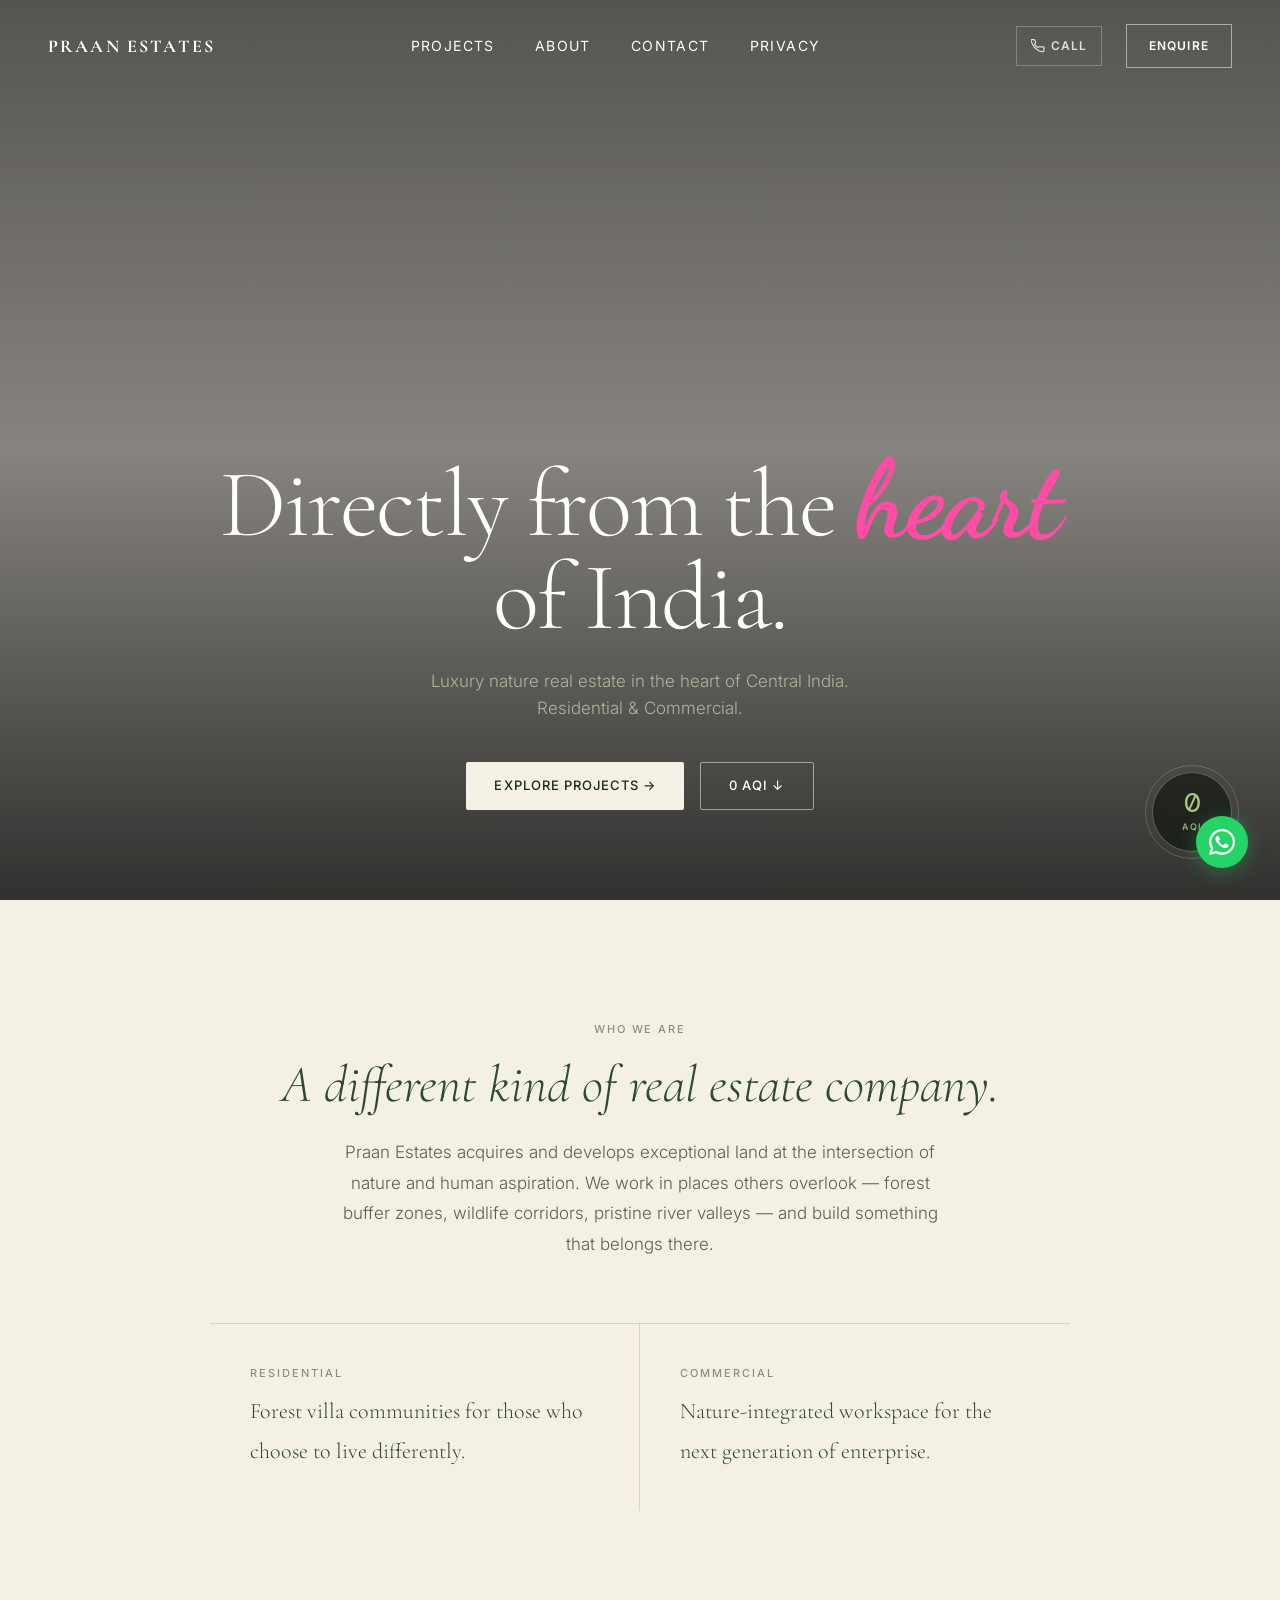
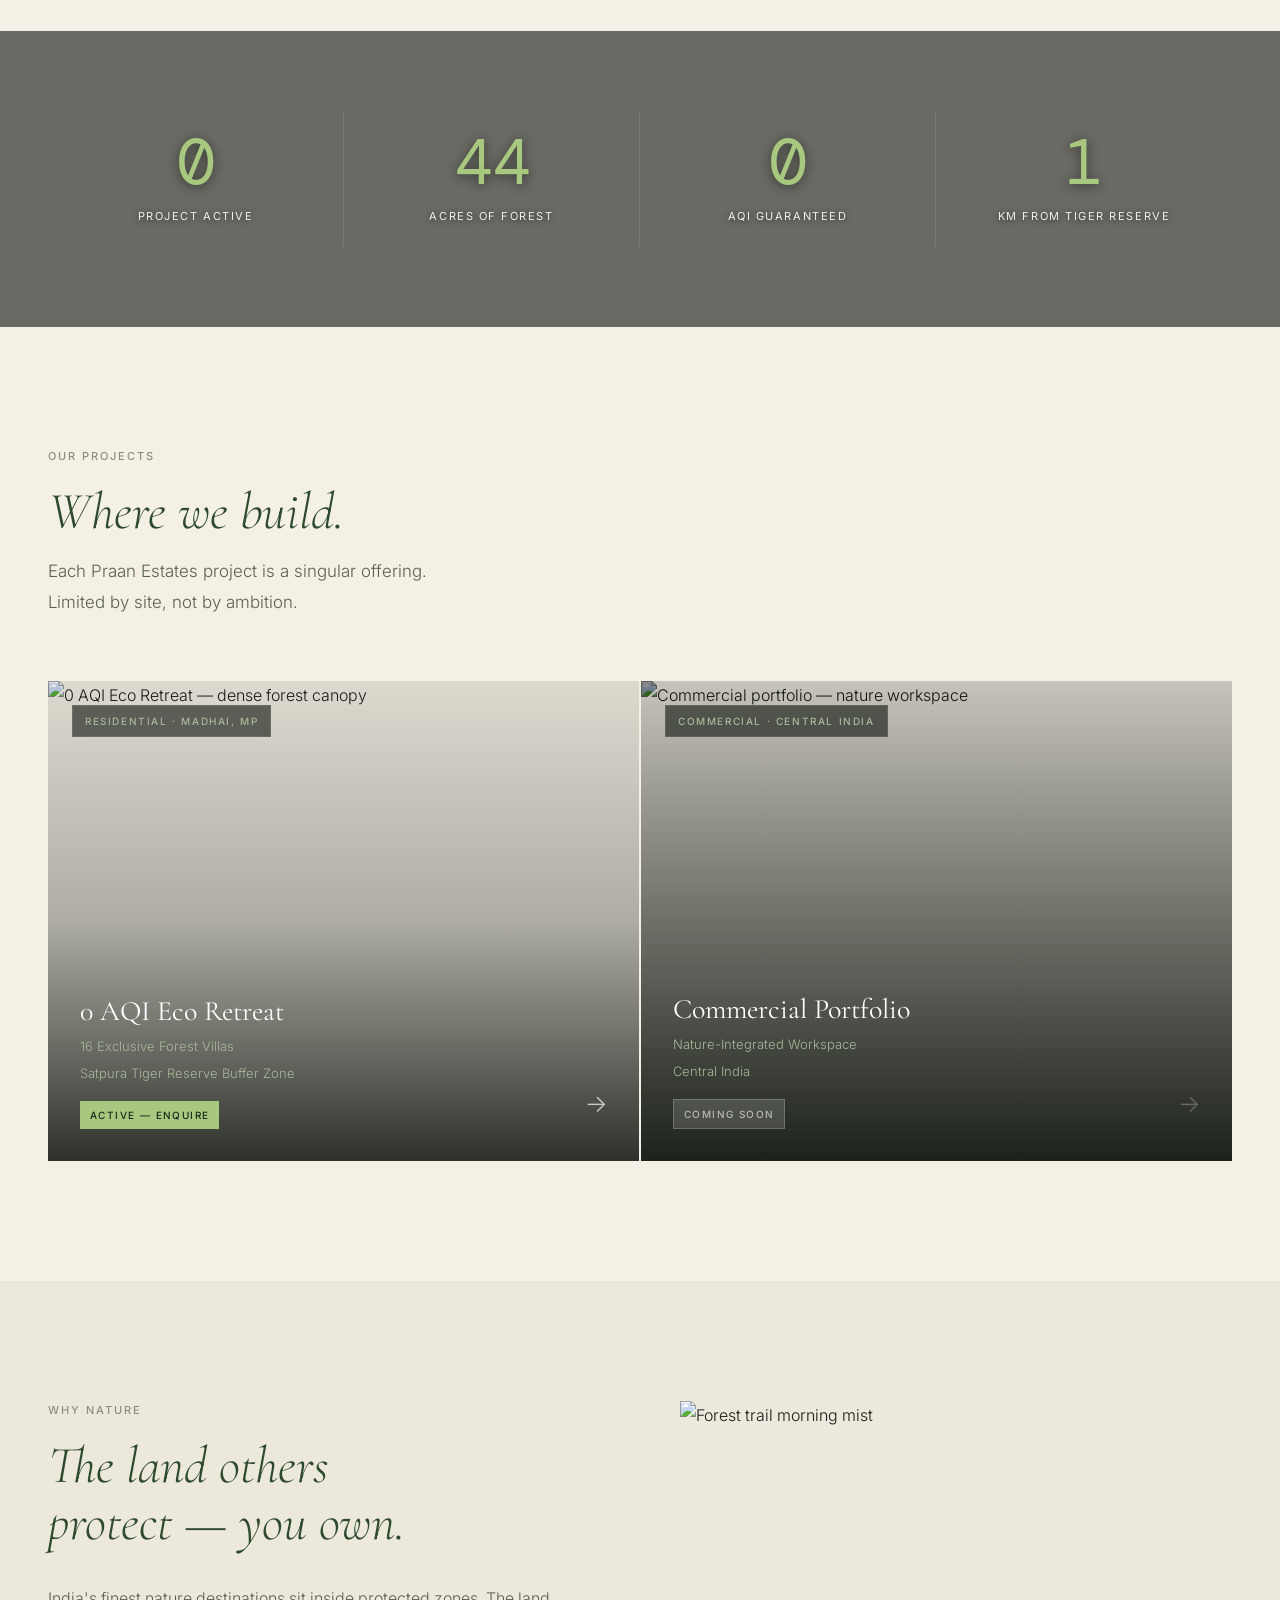
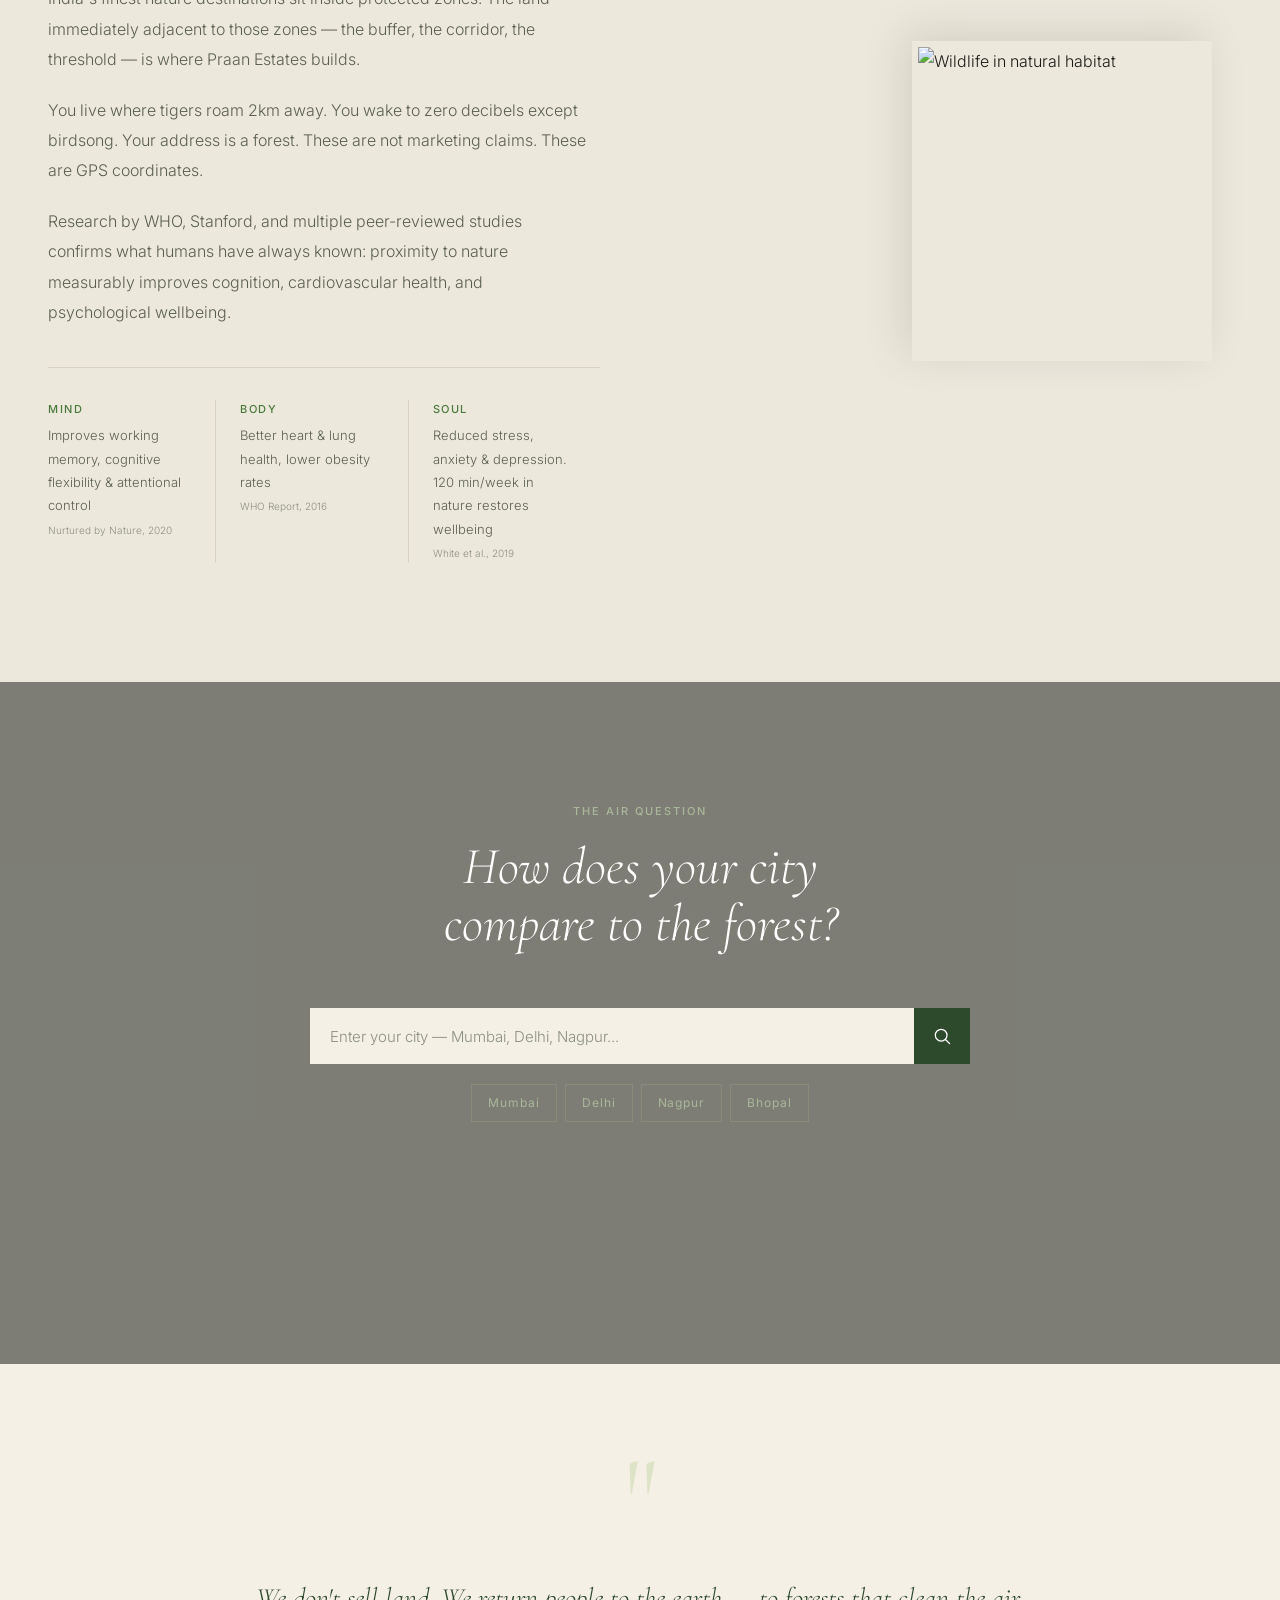
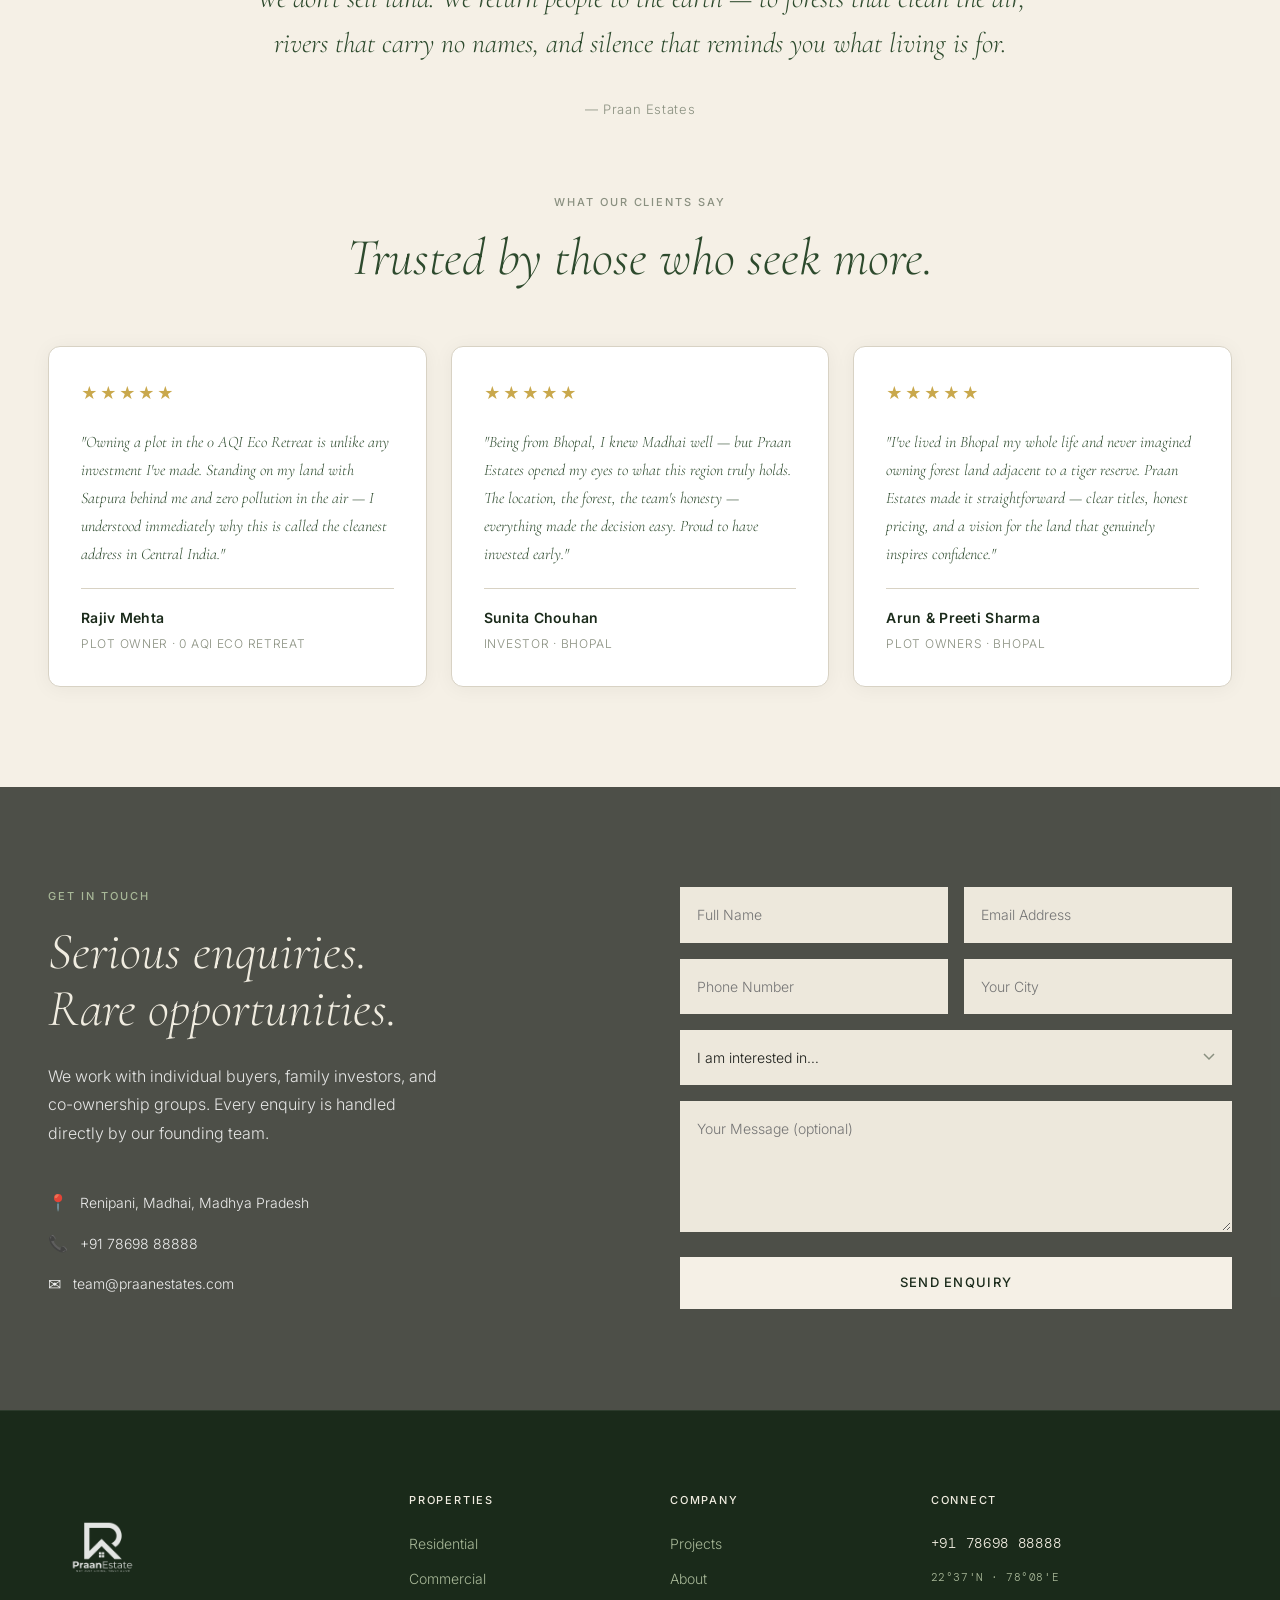
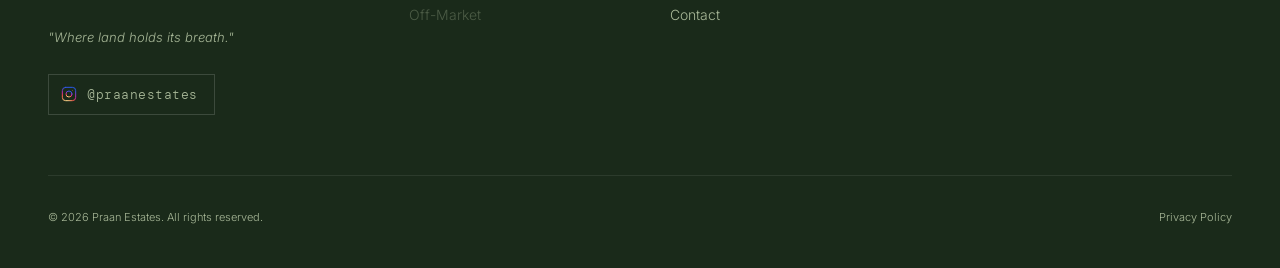
==== index.html @ 63ff857b "Add CC email to both enquiry forms, fix project page Web3Forms fields Co-Authored-By: Claude Sonnet " ====
<!DOCTYPE html>
<html lang="en">
<head>
  <meta charset="UTF-8">
  <meta name="viewport" content="width=device-width, initial-scale=1.0">
  <title>Praan Estates — Properties that breathe.</title>
  <meta name="description" content="Praan Estates — Luxury nature real estate in Central India. Private forest villas and commercial properties adjacent to India's finest wildlife corridors.">
  <meta property="og:title" content="Praan Estates — Properties that breathe.">
  <meta property="og:description" content="16 exclusive private forest villas. 45 acres. Zero pollution. Satpura Tiger Reserve.">
  <meta property="og:image" content="assets/images/hero-1.jpg">
  <meta property="og:type" content="website">
  <link rel="icon" type="image/png" href="assets/images/Praan_Estates_Logo-removebg-preview.png">
  <link rel="preconnect" href="https://images.unsplash.com">
  <link rel="dns-prefetch" href="https://images.unsplash.com">
  <link rel="preconnect" href="https://fonts.googleapis.com">
  <link href="https://fonts.googleapis.com/css2?family=Dancing+Script:wght@700&display=swap" rel="stylesheet">
  <link rel="stylesheet" href="css/variables.css">
  <link rel="stylesheet" href="css/reset.css">
  <link rel="stylesheet" href="css/main.css">
  <link rel="stylesheet" href="css/hero.css">
  <link rel="stylesheet" href="css/aqi.css">
</head>
<body>

<div id="page-loader"><span class="loader-logo">Praan Estates</span><div class="loader-bar-wrap"><div class="loader-bar"></div></div></div>

<!-- Scroll progress bar -->
<div class="scroll-progress" role="progressbar" aria-hidden="true"></div>

<!-- ===== NAVBAR ===== -->
<nav class="navbar" role="navigation" aria-label="Main navigation">
  <a href="index.html" class="nav-logo">Praan Estates</a>

  <ul class="nav-links">
    <li class="nav-dropdown">
      <a href="project-0aqi.html">Projects</a>
      <div class="nav-dropdown-menu">
        <a href="project-0aqi.html">Forest — 0 AQI Eco Retreat</a>
        <a href="#" style="opacity:0.45;pointer-events:none">Commercial — Coming Soon</a>
      </div>
    </li>
    <li><a href="#about">About</a></li>
    <li><a href="#contact">Contact</a></li>
    <li><a href="privacy-policy.html">Privacy</a></li>
  </ul>

  <div class="nav-right">
    <a href="tel:+917869888888" class="nav-call-btn" aria-label="Call us">
      <svg width="14" height="14" viewBox="0 0 24 24" fill="none" stroke="currentColor" stroke-width="2" stroke-linecap="round" stroke-linejoin="round"><path d="M22 16.92v3a2 2 0 01-2.18 2 19.79 19.79 0 01-8.63-3.07A19.5 19.5 0 013.07 9.81a19.79 19.79 0 01-3.07-8.68A2 2 0 012 .99h3a2 2 0 012 1.72c.127.96.362 1.903.7 2.81a2 2 0 01-.45 2.11L6.09 8.91a16 16 0 006 6l1.27-1.27a2 2 0 012.11-.45c.907.339 1.85.573 2.81.7A2 2 0 0122 16.92z"/></svg>
      Call
    </a>
    <a href="#contact" class="btn-enquire">Enquire</a>
  </div>

  <button class="hamburger" aria-label="Open menu" aria-expanded="false">
    <span></span><span></span><span></span>
  </button>
</nav>

<!-- Mobile menu -->
<div class="mobile-menu" role="dialog" aria-modal="true" aria-label="Navigation menu">
  <a href="project-0aqi.html">Projects</a>
  <a href="#about">About</a>
  <a href="#contact">Contact</a>
  <a href="privacy-policy.html">Privacy</a>
  <div class="mobile-menu-footer">
    <a href="tel:+917869888888" class="nav-call-btn" style="margin-bottom:12px" aria-label="Call us">
      <svg width="14" height="14" viewBox="0 0 24 24" fill="none" stroke="currentColor" stroke-width="2" stroke-linecap="round" stroke-linejoin="round"><path d="M22 16.92v3a2 2 0 01-2.18 2 19.79 19.79 0 01-8.63-3.07A19.5 19.5 0 013.07 9.81a19.79 19.79 0 01-3.07-8.68A2 2 0 012 .99h3a2 2 0 012 1.72c.127.96.362 1.903.7 2.81a2 2 0 01-.45 2.11L6.09 8.91a16 16 0 006 6l1.27-1.27a2 2 0 012.11-.45c.907.339 1.85.573 2.81.7A2 2 0 0122 16.92z"/></svg>
      Call
    </a>
    <a href="#contact" class="btn-dark" style="display:inline-flex;margin-top:8px">Enquire →</a>
  </div>
</div>

<!-- ===== SECTION 2: HERO ===== -->
<section class="hero" aria-label="Hero">
  <!-- Image slides -->
  <div class="hero-slides" aria-hidden="true">
    <div class="hero-slide active" style="background-image: url('https://images.unsplash.com/photo-1510798831971-661eb04b3739?w=1400&q=72&fit=crop&auto=format&fm=webp')"></div>
    <div class="hero-slide" style="background-image: url('https://images.unsplash.com/photo-1499793983690-e29da59ef1c2?w=1400&q=72&fit=crop&auto=format&fm=webp')"></div>
    <div class="hero-slide" style="background-image: url('https://images.unsplash.com/photo-1566073771259-6a8506099945?w=1400&q=72&fit=crop&auto=format&fm=webp')"></div>
  </div>
  <div class="hero-overlay" aria-hidden="true"></div>

  <!-- Hero content -->
  <div class="container">
    <div class="hero-content">
      <h1 class="hero-h1">Directly from the <span style="color: #FF4DA6; font-family: 'Dancing Script', cursive; font-size: 1.15em; font-weight: 700;">heart</span><br>of India.</h1>
      <p class="hero-subline">Luxury nature real estate in the heart of Central India.<br>Residential &amp; Commercial.</p>
      <p class="hero-mobile-tagline">Luxury nature real estate<br>in the heart of Central India.</p>
      <div class="hero-cta-row">
        <a href="#projects" class="btn-primary">Explore Projects →</a>
        <a href="#aqi" class="btn-secondary">0 AQI ↓</a>
      </div>
    </div>
  </div>

  <!-- AQI Orb -->
  <a href="#aqi" class="aqi-orb" aria-label="Check AQI — scroll to AQI section">
    <span class="aqi-orb-number">0</span>
    <span class="aqi-orb-label">AQI</span>
  </a>

</section>


<!-- ===== SECTION 3: BRAND STATEMENT ===== -->
<section class="brand-section reveal" id="about" aria-labelledby="brand-heading">
  <div class="container">
    <div class="brand-content">
      <span class="eyebrow">Who We Are</span>
      <h2 class="section-heading" id="brand-heading">A different kind of real estate company.</h2>
      <p class="section-body">
        Praan Estates acquires and develops exceptional land at the intersection of
        nature and human aspiration. We work in places others overlook — forest
        buffer zones, wildlife corridors, pristine river valleys — and build
        something that belongs there.
      </p>

      <div class="brand-verticals">
        <div class="brand-vertical reveal reveal-delay-1">
          <div class="brand-vertical-label">Residential</div>
          <div class="brand-vertical-desc">Forest villa communities for those who choose to live differently.</div>
        </div>
        <div class="brand-vertical reveal reveal-delay-2">
          <div class="brand-vertical-label">Commercial</div>
          <div class="brand-vertical-desc">Nature-integrated workspace for the next generation of enterprise.</div>
        </div>
      </div>
    </div>
  </div>
</section>

<!-- ===== SECTION 4: STATS ROW ===== -->
<section class="stats-section" aria-label="Statistics">
  <div class="container">
    <div class="stats-grid">
      <div class="stat-item reveal">
        <span class="stat-number" data-target="1">1</span>
        <span class="stat-label">Project Active</span>
      </div>
      <div class="stat-item reveal reveal-delay-1">
        <span class="stat-number" data-target="45">45</span>
        <span class="stat-label">Acres of Forest</span>
      </div>
      <div class="stat-item reveal reveal-delay-2">
        <span class="stat-number" data-target="0">0</span>
        <span class="stat-label">AQI Guaranteed</span>
      </div>
      <div class="stat-item reveal reveal-delay-3">
        <span class="stat-number" data-target="2">2</span>
        <span class="stat-label">km from Tiger Reserve</span>
      </div>
    </div>
  </div>
</section>

<!-- ===== SECTION 5: PROJECTS ===== -->
<section class="projects-section" id="projects" aria-labelledby="projects-heading">
  <div class="container">
    <div class="projects-header reveal">
      <span class="eyebrow">Our Projects</span>
      <h2 class="section-heading" id="projects-heading">Where we build.</h2>
      <p class="section-body" style="margin-top:16px">Each Praan Estates project is a singular offering.<br>Limited by site, not by ambition.</p>
    </div>

    <div class="projects-grid">
      <!-- Card 1 — 0 AQI (Active) -->
      <a href="project-0aqi.html" class="project-card reveal">
        <div class="project-card-img-wrap">
          <img src="https://images.unsplash.com/photo-1448375240586-882707db888b?w=900&q=80&fit=crop" alt="0 AQI Eco Retreat — dense forest canopy" loading="lazy">
          <div class="project-card-overlay"></div>
          <span class="project-card-tag">Residential · Madhai, MP</span>
        </div>
        <div class="project-card-content">
          <div class="project-card-info">
            <h3>0 AQI Eco Retreat</h3>
            <p>16 Exclusive Forest Villas</p>
            <p>Satpura Tiger Reserve Buffer Zone</p>
            <span class="project-card-status status-active">Active — Enquire</span>
          </div>
          <span class="project-card-arrow">→</span>
        </div>
      </a>

      <!-- Card 2 — Commercial (Coming Soon) -->
      <div class="project-card project-card-coming reveal reveal-delay-1">
        <div class="project-card-img-wrap">
          <img src="https://images.unsplash.com/photo-1486325212027-8081e485255e?w=900&q=80&fit=crop" alt="Commercial portfolio — nature workspace" loading="lazy" style="filter:brightness(0.7)">
          <div class="project-card-overlay" style="background: linear-gradient(to top, rgba(10,16,10,0.92) 0%, rgba(10,16,10,0.5) 60%, rgba(10,16,10,0.2) 100%)"></div>
          <span class="project-card-tag">Commercial · Central India</span>
        </div>
        <div class="project-card-content">
          <div class="project-card-info">
            <h3>Commercial Portfolio</h3>
            <p>Nature-Integrated Workspace</p>
            <p>Central India</p>
            <span class="project-card-status status-soon">Coming Soon</span>
          </div>
          <span class="project-card-arrow" style="opacity:0.25">→</span>
        </div>
      </div>
    </div>
  </div>
</section>

<!-- ===== SECTION 6: NATURE PHILOSOPHY ===== -->
<section class="nature-section" aria-labelledby="nature-heading">
  <div class="container">
    <div class="nature-grid">
      <div class="nature-text reveal">
        <span class="eyebrow">Why Nature</span>
        <h2 class="section-heading" id="nature-heading">The land others<br>protect — you own.</h2>
        <p>India's finest nature destinations sit inside protected zones. The land immediately adjacent to those zones — the buffer, the corridor, the threshold — is where Praan Estates builds.</p>
        <p>You live where tigers roam 2km away. You wake to zero decibels except birdsong. Your address is a forest. These are not marketing claims. These are GPS coordinates.</p>
        <p>Research by WHO, Stanford, and multiple peer-reviewed studies confirms what humans have always known: proximity to nature measurably improves cognition, cardiovascular health, and psychological wellbeing.</p>

        <div class="nature-mini-stats">
          <div class="nature-mini-stat">
            <div class="nature-mini-stat-label">Mind</div>
            <div class="nature-mini-stat-desc">Improves working memory, cognitive flexibility &amp; attentional control<span style="display:block;font-size:10px;color:var(--text-muted);margin-top:3px">Nurtured by Nature, 2020</span></div>
          </div>
          <div class="nature-mini-stat">
            <div class="nature-mini-stat-label">Body</div>
            <div class="nature-mini-stat-desc">Better heart &amp; lung health, lower obesity rates<span style="display:block;font-size:10px;color:var(--text-muted);margin-top:3px">WHO Report, 2016</span></div>
          </div>
          <div class="nature-mini-stat">
            <div class="nature-mini-stat-label">Soul</div>
            <div class="nature-mini-stat-desc">Reduced stress, anxiety &amp; depression. 120 min/week in nature restores wellbeing<span style="display:block;font-size:10px;color:var(--text-muted);margin-top:3px">White et al., 2019</span></div>
          </div>
        </div>
      </div>

      <div class="nature-images reveal reveal-delay-2">
        <img class="nature-img-1"
          src="https://images.unsplash.com/photo-1501854140801-50d01698950b?w=600&q=72&fit=crop&auto=format&fm=webp"
          alt="Forest trail morning mist" loading="lazy">
        <img class="nature-img-2"
          src="https://images.unsplash.com/photo-1474511320723-9a56873867b5?w=720&q=80&fit=crop"
          alt="Wildlife in natural habitat" loading="lazy">
      </div>
    </div>
  </div>
</section>

<!-- ===== SECTION 7: AQI CHECKER ===== -->
<section class="aqi-section" id="aqi" aria-labelledby="aqi-heading">
  <div class="container">
    <div class="aqi-header reveal">
      <span class="eyebrow eyebrow-dark">The Air Question</span>
      <h2 class="section-heading light" id="aqi-heading">How does your city<br>compare to the forest?</h2>
    </div>

    <div class="aqi-section-inner">
      <div class="aqi-search-wrap reveal">
        <input class="aqi-input" type="text" placeholder="Enter your city — Mumbai, Delhi, Nagpur..." aria-label="Enter city name to check AQI">
        <button class="aqi-search-btn" aria-label="Search AQI">
          <svg viewBox="0 0 24 24" stroke-width="1.5" stroke="white" fill="none">
            <circle cx="11" cy="11" r="7"/>
            <path d="M16.5 16.5L21 21" stroke-linecap="round"/>
          </svg>
        </button>
      </div>

      <div class="aqi-city-chips reveal reveal-delay-1">
        <button class="aqi-city-chip" data-city="Mumbai">Mumbai</button>
        <button class="aqi-city-chip" data-city="Delhi">Delhi</button>
        <button class="aqi-city-chip" data-city="Nagpur">Nagpur</button>
        <button class="aqi-city-chip" data-city="Bhopal">Bhopal</button>
      </div>

      <div class="aqi-result" aria-live="polite"></div>
    </div>
  </div>
</section>

<!-- ===== SECTION 8: REVIEWS ===== -->
<section class="reviews-section" aria-labelledby="reviews-heading">
  <div class="container">

    <!-- Quote at top -->
    <div class="reviews-quote reveal">
      <span class="testimonial-quote-mark" aria-hidden="true">"</span>
      <blockquote>
        <p class="testimonial-text">
          We don't sell land. We return people to the earth —
          to forests that clean the air, rivers that carry no names,
          and silence that reminds you what living is for.
        </p>
        <footer>
          <p class="testimonial-attribution">— Praan Estates</p>
        </footer>
      </blockquote>
    </div>

    <!-- Reviews below -->
    <div class="reviews-header reveal">
      <span class="eyebrow">What Our Clients Say</span>
      <h2 class="section-heading" id="reviews-heading">Trusted by those who seek more.</h2>
    </div>
    <div class="reviews-grid">
      <div class="review-card reveal">
        <div class="review-stars">★★★★★</div>
        <p class="review-text">"Owning a plot in the 0 AQI Eco Retreat is unlike any investment I've made. Standing on my land with Satpura behind me and zero pollution in the air — I understood immediately why this is called the cleanest address in Central India."</p>
        <div class="review-author">
          <div class="review-name">Rajiv Mehta</div>
          <div class="review-role">Plot Owner · 0 AQI Eco Retreat</div>
        </div>
      </div>
      <div class="review-card reveal reveal-delay-1">
        <div class="review-stars">★★★★★</div>
        <p class="review-text">"Being from Bhopal, I knew Madhai well — but Praan Estates opened my eyes to what this region truly holds. The location, the forest, the team's honesty — everything made the decision easy. Proud to have invested early."</p>
        <div class="review-author">
          <div class="review-name">Sunita Chouhan</div>
          <div class="review-role">Investor · Bhopal</div>
        </div>
      </div>
      <div class="review-card reveal reveal-delay-2">
        <div class="review-stars">★★★★★</div>
        <p class="review-text">"I've lived in Bhopal my whole life and never imagined owning forest land adjacent to a tiger reserve. Praan Estates made it straightforward — clear titles, honest pricing, and a vision for the land that genuinely inspires confidence."</p>
        <div class="review-author">
          <div class="review-name">Arun & Preeti Sharma</div>
          <div class="review-role">Plot Owners · Bhopal</div>
        </div>
      </div>
    </div>
  </div>
</section>

<!-- removed separate quote section -->
<section class="testimonial-section" aria-label="Brand philosophy" style="display:none">
  <div class="container">
    <div style="max-width:860px; margin:0 auto; text-align:center">
      <blockquote>
        <p class="testimonial-text reveal"></p>
        <footer>
          <p class="testimonial-attribution reveal reveal-delay-1"></p>
        </footer>
      </blockquote>
    </div>
  </div>
</section>

<!-- ===== SECTION 9: CONTACT ===== -->
<section class="contact-section" id="contact" aria-labelledby="contact-heading">
  <div class="container">
    <div class="contact-grid">
      <!-- Left: Contact info -->
      <div class="contact-info reveal">
        <span class="eyebrow eyebrow-dark">Get In Touch</span>
        <h2 class="section-heading light" id="contact-heading">Serious enquiries.<br>Rare opportunities.</h2>
        <p>We work with individual buyers, family investors, and co-ownership groups. Every enquiry is handled directly by our founding team.</p>

        <ul class="contact-details">
          <li>
            <span>📍</span>
            <span>Renipani, Madhai, Madhya Pradesh</span>
          </li>
          <li>
            <span>📞</span>
            <span>+91 78698 88888</span>
          </li>
          <li>
            <span>✉</span>
            <span>team@praanestates.com</span>
          </li>
        </ul>
      </div>

      <!-- Right: Enquiry form -->
      <div class="reveal reveal-delay-2">
        <form class="enquiry-form" id="enquiry-form" novalidate>
          <!-- Replace YOUR_ACCESS_KEY with key from web3forms.com -->
          <input type="hidden" name="access_key" value="f00c682e-4cd5-4dc7-b3e6-485f38dc1119">
          <input type="hidden" name="subject" value="New Enquiry — Praan Estates">
          <input type="hidden" name="from_name" value="Praan Estates Website">
          <input type="hidden" name="cc" value="nayan@addinfi.com">
          <input type="checkbox" name="botcheck" style="display:none">

          <div class="form-row">
            <div class="form-field">
              <input type="text" name="name" placeholder="Full Name" required aria-label="Full Name">
              <div class="form-error-msg">This field is required.</div>
            </div>
            <div class="form-field">
              <input type="email" name="email" placeholder="Email Address" required aria-label="Email Address">
              <div class="form-error-msg">Please enter a valid email address.</div>
            </div>
          </div>
          <div class="form-row">
            <div class="form-field">
              <input type="tel" name="phone" placeholder="Phone Number" required aria-label="Phone Number">
              <div class="form-error-msg">Please enter a valid phone number.</div>
            </div>
            <div class="form-field">
              <input type="text" name="city" placeholder="Your City" aria-label="Your City">
              <div class="form-error-msg"></div>
            </div>
          </div>
          <div class="form-field">
            <select name="interest" required aria-label="I am interested in">
              <option value="" disabled selected>I am interested in…</option>
              <option value="0 AQI Eco Retreat">0 AQI Eco Retreat</option>
              <option value="Commercial">Commercial</option>
              <option value="General Enquiry">General Enquiry</option>
            </select>
            <div class="form-error-msg">Please select an option.</div>
          </div>
          <div class="form-field">
            <textarea name="message" rows="4" placeholder="Your Message (optional)" aria-label="Your message"></textarea>
            <div class="form-error-msg"></div>
          </div>
          <button type="submit" class="btn-submit">Send Enquiry</button>
          <div class="form-success" id="form-success" style="display:none">
            Thank you — we'll be in touch shortly.
          </div>
          <div class="form-success form-error-banner" id="form-error-banner" style="display:none">
            Something went wrong. Please try again or call us directly.
          </div>
        </form>
      </div>
    </div>
  </div>
</section>

<!-- ===== SECTION 10: FOOTER ===== -->
<footer class="footer" aria-label="Site footer">
  <div class="container">
    <div class="footer-grid">
      <!-- Column 1: Brand -->
      <div>
        <div class="footer-logo">
          <img src="assets/images/Praan_Estates_Logo-removebg-preview.png" alt="Praan Estates" class="footer-logo-img">
        </div>
        <p class="footer-tagline">"Where land holds its breath."</p>
        <div class="footer-socials">
          <a href="https://www.instagram.com/praanestates" target="_blank" rel="noopener" class="footer-social-link" aria-label="Instagram @praanestates">
            <svg viewBox="0 0 24 24" fill="none" stroke-width="1.5" stroke-linecap="round" stroke-linejoin="round" width="16" height="16">
              <defs>
                <radialGradient id="ig-gradient" cx="30%" cy="107%" r="120%">
                  <stop offset="0%" stop-color="#fdf497"/>
                  <stop offset="45%" stop-color="#fd5949"/>
                  <stop offset="60%" stop-color="#d6249f"/>
                  <stop offset="90%" stop-color="#285AEB"/>
                </radialGradient>
              </defs>
              <rect x="2" y="2" width="20" height="20" rx="5" ry="5" stroke="url(#ig-gradient)"/>
              <circle cx="12" cy="12" r="4.5" stroke="url(#ig-gradient)"/>
              <circle cx="17.5" cy="6.5" r="0.5" fill="url(#ig-gradient)" stroke="none"/>
            </svg>
            <span class="footer-social-handle">@praanestates</span>
          </a>
        </div>
      </div>

      <!-- Column 2: Properties -->
      <div>
        <div class="footer-col-heading">Properties</div>
        <nav class="footer-links">
          <a href="#">Residential</a>
          <a href="#">Commercial</a>
          <a class="muted" href="#">Off-Market</a>
        </nav>
      </div>

      <!-- Column 3: Company -->
      <div>
        <div class="footer-col-heading">Company</div>
        <nav class="footer-links">
          <a href="#projects">Projects</a>
          <a href="#about">About</a>
          <a href="#contact">Contact</a>
        </nav>
      </div>

      <!-- Column 4: Connect -->
      <div>
        <div class="footer-col-heading">Connect</div>
        <a href="tel:+917869888888" class="footer-phone">+91 78698 88888</a>
        <p class="footer-gps" style="margin-top:12px">22°37'N · 78°08'E</p>
      </div>
    </div>

    <div class="footer-bottom">
      <p>© 2026 Praan Estates. All rights reserved.</p>
      <div class="footer-legal">
        <a href="privacy-policy.html">Privacy Policy</a>
      </div>
    </div>
  </div>
</footer>

<!-- WhatsApp sticky -->
<a href="https://wa.me/917869888888" class="whatsapp-float" target="_blank" rel="noopener" aria-label="Chat on WhatsApp">
  <span class="whatsapp-icon">
    <svg viewBox="0 0 24 24" xmlns="http://www.w3.org/2000/svg">
      <path d="M17.472 14.382c-.297-.149-1.758-.867-2.03-.967-.273-.099-.471-.148-.67.15-.197.297-.767.966-.94 1.164-.173.199-.347.223-.644.075-.297-.15-1.255-.463-2.39-1.475-.883-.788-1.48-1.761-1.653-2.059-.173-.297-.018-.458.13-.606.134-.133.298-.347.446-.52.149-.174.198-.298.298-.497.099-.198.05-.371-.025-.52-.075-.149-.669-1.612-.916-2.207-.242-.579-.487-.5-.669-.51-.173-.008-.371-.01-.57-.01-.198 0-.52.074-.792.372-.272.297-1.04 1.016-1.04 2.479 0 1.462 1.065 2.875 1.213 3.074.149.198 2.096 3.2 5.077 4.487.709.306 1.262.489 1.694.625.712.227 1.36.195 1.871.118.571-.085 1.758-.719 2.006-1.413.248-.694.248-1.289.173-1.413-.074-.124-.272-.198-.57-.347m-5.421 7.403h-.004a9.87 9.87 0 01-5.031-1.378l-.361-.214-3.741.982.998-3.648-.235-.374a9.86 9.86 0 01-1.51-5.26c.001-5.45 4.436-9.884 9.888-9.884 2.64 0 5.122 1.03 6.988 2.898a9.825 9.825 0 012.893 6.994c-.003 5.45-4.437 9.884-9.885 9.884m8.413-18.297A11.815 11.815 0 0012.05 0C5.495 0 .16 5.335.157 11.892c0 2.096.547 4.142 1.588 5.945L.057 24l6.305-1.654a11.882 11.882 0 005.683 1.448h.005c6.554 0 11.89-5.335 11.893-11.893a11.821 11.821 0 00-3.48-8.413z"/>
    </svg>
  </span>
  <span class="whatsapp-label">Chat with us</span>
</a>

<script src="js/main.js"></script>
<script src="js/hero.js"></script>
<script src="js/aqi.js"></script>
<script src="js/counter.js"></script>
<script src="js/scroll.js"></script>
</body>
</html>
---- css/variables.css ----
@import url('https://fonts.googleapis.com/css2?family=Cormorant+Garamond:ital,wght@0,300;0,400;0,500;1,300;1,400&family=Inter:wght@300;400;500&family=DM+Mono:wght@400;500&display=swap');

:root {
  /* Backgrounds */
  --ivory:        #F5F0E6;
  --ivory-dark:   #EDE8DC;
  --ivory-deeper: #E2DDD0;

  /* Forest greens */
  --forest-deep:  #1A2A1A;
  --forest-mid:   #2D4A2D;
  --forest-light: #4A7A3A;
  --canopy:       #7AAA50;
  --moss:         #A8C880;

  /* Text */
  --text-primary:   #1A1C18;
  --text-secondary: #5A6050;
  --text-muted:     #8A9080;
  --text-on-dark:   #F0ECE0;
  --text-on-dark-2: #A8B898;

  /* Accent */
  --accent:       #2D4A2D;
  --accent-hover: #1A2A1A;
  --accent-light: #EAF0E0;

  /* Borders */
  --border-light: #D8D2C4;
  --border-mid:   #B8B0A0;

  /* Typography */
  --font-display: 'Cormorant Garamond', Georgia, serif;
  --font-body:    'Inter', -apple-system, sans-serif;
  --font-mono:    'DM Mono', monospace;

  /* Spacing */
  --section-pad: 120px;
  --container-max: 1400px;
  --container-pad: 48px;
}
---- css/main.css ----
/* ===== PAGE LOADER ===== */
#page-loader {
  position: fixed;
  inset: 0;
  z-index: 9999;
  background: rgba(0,0,0,0.18);
  backdrop-filter: blur(8px);
  -webkit-backdrop-filter: blur(8px);
  display: flex;
  flex-direction: column;
  align-items: center;
  justify-content: center;
  gap: 20px;
  transition: opacity 0.35s ease;
}

#page-loader.hide {
  opacity: 0;
  pointer-events: none;
}

.loader-logo {
  font-family: 'Cormorant Garamond', serif;
  font-size: 22px;
  font-weight: 700;
  letter-spacing: 0.2em;
  text-transform: uppercase;
  color: white;
  opacity: 0;
  animation: loaderFadeIn 0.3s ease 0.1s forwards;
}

.loader-bar-wrap {
  width: 60px;
  height: 1px;
  background: rgba(255,255,255,0.15);
  overflow: hidden;
}

.loader-bar {
  height: 100%;
  width: 0%;
  background: #a8c880;
  animation: loaderBar 0.55s ease forwards;
}

@keyframes loaderFadeIn {
  to { opacity: 1; }
}

@keyframes loaderBar {
  to { width: 100%; }
}

/* ===== LAYOUT ===== */
.container {
  max-width: var(--container-max);
  margin: 0 auto;
  padding: 0 var(--container-pad);
}

/* ===== NAVBAR ===== */
.navbar {
  position: fixed;
  top: 0;
  left: 0;
  right: 0;
  z-index: 1000;
  padding: 24px 48px;
  display: flex;
  align-items: center;
  justify-content: space-between;
  transition: background 0.4s ease, padding 0.4s ease, backdrop-filter 0.4s ease;
}

.navbar.scrolled {
  background: var(--forest-deep);
  padding: 16px 48px;
  backdrop-filter: none;
}

.nav-logo {
  font-family: var(--font-display);
  font-size: 18px;
  font-weight: 700;
  letter-spacing: 0.12em;
  color: white;
  transition: color 0.4s;
  text-transform: uppercase;
}

.navbar.scrolled .nav-logo {
  color: var(--text-on-dark);
}

.nav-links {
  display: flex;
  gap: 40px;
  align-items: center;
}

.nav-links a {
  font-size: 14px;
  font-weight: 400;
  letter-spacing: 0.1em;
  text-transform: uppercase;
  color: white;
  transition: color 0.3s;
  position: relative;
}

.nav-links a::after {
  content: '';
  position: absolute;
  bottom: -2px;
  left: 0;
  width: 0;
  height: 1px;
  background: var(--moss);
  transition: width 0.3s ease;
}

.nav-links a:hover::after { width: 100%; }
.nav-links a:hover { color: white; }

.navbar.scrolled .nav-links a {
  color: var(--text-on-dark);
}

.navbar.scrolled .nav-links a:hover {
  color: var(--text-on-dark);
}

/* Dropdown */
.nav-dropdown {
  position: relative;
}

.nav-dropdown-menu {
  position: absolute;
  top: calc(100% + 16px);
  left: 50%;
  transform: translateX(-50%);
  background: var(--forest-deep);
  border: 1px solid rgba(255,255,255,0.1);
  min-width: 160px;
  padding: 8px 0;
  opacity: 0;
  visibility: hidden;
  transition: opacity 0.3s, visibility 0.3s, transform 0.3s;
  transform: translateX(-50%) translateY(-8px);
}

.nav-dropdown:hover .nav-dropdown-menu {
  opacity: 1;
  visibility: visible;
  transform: translateX(-50%) translateY(0);
}

.nav-dropdown-menu a {
  display: block;
  padding: 10px 20px;
  font-size: 12px;
  font-weight: 600;
  letter-spacing: 0.08em;
  color: var(--text-on-dark-2);
  transition: color 0.2s, background 0.2s;
}

.nav-dropdown-menu a:hover {
  color: var(--text-on-dark);
  background: rgba(255,255,255,0.05);
}

.nav-right {
  display: flex;
  align-items: center;
  gap: 24px;
}

.nav-phone {
  font-family: var(--font-mono);
  font-size: 13px;
  color: rgba(255,255,255,0.7);
  transition: color 0.4s;
}

.navbar.scrolled .nav-phone {
  color: var(--text-on-dark-2);
}

.nav-call-btn {
  display: inline-flex;
  align-items: center;
  gap: 6px;
  font-size: 12px;
  font-weight: 600;
  letter-spacing: 0.08em;
  text-transform: uppercase;
  color: rgba(255,255,255,0.8);
  font-family: var(--font-body);
  padding: 8px 14px;
  border: 1px solid rgba(255,255,255,0.25);
  transition: all 0.3s;
}

.nav-call-btn:hover {
  color: white;
  border-color: rgba(255,255,255,0.6);
}

.navbar.scrolled .nav-call-btn {
  color: var(--text-on-dark-2);
  border-color: rgba(255,255,255,0.15);
}

.navbar.scrolled .nav-call-btn:hover {
  color: var(--moss);
  border-color: var(--moss);
}

.footer-phone {
  display: block;
  font-family: var(--font-mono);
  font-size: 14px;
  color: var(--text-on-dark);
  letter-spacing: 0.05em;
  transition: color 0.3s;
  max-width: none;
  margin-bottom: 4px;
}

.footer-phone:hover { color: var(--moss); }

.btn-enquire {
  font-size: 12px;
  letter-spacing: 0.1em;
  font-weight: 600;
  padding: 10px 22px;
  border: 1px solid rgba(255,255,255,0.5);
  color: white;
  transition: all 0.3s;
  text-transform: uppercase;
  font-family: var(--font-body);
}

.btn-enquire:hover {
  background: white;
  color: var(--forest-deep);
  border-color: white;
}

.navbar.scrolled .btn-enquire {
  border-color: var(--moss);
  color: var(--moss);
}

.navbar.scrolled .btn-enquire:hover {
  background: var(--moss);
  color: var(--forest-deep);
}

/* Hamburger */
.hamburger {
  display: none;
  flex-direction: column;
  gap: 5px;
  cursor: pointer;
  padding: 4px;
}

.hamburger span {
  display: block;
  width: 24px;
  height: 1.5px;
  background: white;
  transition: all 0.3s;
}

.hamburger.active span:nth-child(1) {
  transform: translateY(6.5px) rotate(45deg);
}

.hamburger.active span:nth-child(2) {
  opacity: 0;
}

.hamburger.active span:nth-child(3) {
  transform: translateY(-6.5px) rotate(-45deg);
}

/* Mobile Menu */
.mobile-menu {
  position: fixed;
  inset: 0;
  background: var(--forest-deep);
  z-index: 999;
  display: flex;
  flex-direction: column;
  justify-content: center;
  align-items: center;
  text-align: center;
  padding: 72px 32px;
  opacity: 0;
  visibility: hidden;
  transition: opacity 0.4s, visibility 0.4s;
}

.mobile-menu.open {
  opacity: 1;
  visibility: visible;
}

.mobile-menu a {
  font-family: var(--font-body);
  font-size: 15px;
  font-weight: 600;
  letter-spacing: 0.1em;
  text-transform: uppercase;
  color: var(--text-on-dark);
  margin-bottom: 20px;
  transition: color 0.3s;
}

.mobile-menu a:hover { color: var(--moss); }

.mobile-menu-footer {
  position: absolute;
  bottom: 36px;
  left: 32px;
  right: 32px;
  border-top: 1px solid rgba(255,255,255,0.08);
  padding-top: 20px;
  text-align: center;
}

.mobile-menu-footer .nav-phone {
  font-size: 13px;
  margin-bottom: 12px;
}

.mobile-menu-footer .nav-call-btn {
  color: rgba(255,255,255,0.85);
  border-color: rgba(255,255,255,0.3);
  display: inline-flex;
}

/* Scroll Progress */
.scroll-progress {
  position: fixed;
  top: 0;
  left: 0;
  height: 2px;
  background: var(--canopy);
  width: 0%;
  z-index: 1001;
  transition: width 0.1s linear;
}

/* ===== TYPOGRAPHY HELPERS ===== */
.eyebrow {
  font-family: var(--font-body);
  font-size: 11px;
  font-weight: 500;
  letter-spacing: 0.18em;
  text-transform: uppercase;
  color: var(--text-muted);
  display: block;
  margin-bottom: 16px;
}

.eyebrow-dark {
  color: var(--text-on-dark-2);
}

.section-heading {
  font-family: var(--font-display);
  font-size: 52px;
  font-weight: 300;
  font-style: italic;
  line-height: 1.1;
  color: var(--forest-mid);
}

.section-heading.light { color: var(--text-on-dark); }

.section-body {
  font-size: 17px;
  font-weight: 300;
  line-height: 1.8;
  color: var(--text-secondary);
  max-width: 600px;
}

.section-body.dark { color: var(--text-on-dark-2); }

/* ===== BUTTONS ===== */
.btn-primary {
  display: inline-flex;
  align-items: center;
  gap: 8px;
  background: var(--ivory);
  color: var(--forest-deep);
  font-family: var(--font-body);
  font-size: 13px;
  font-weight: 500;
  letter-spacing: 0.08em;
  padding: 0 28px;
  height: 48px;
  border-radius: 2px;
  transition: all 0.3s;
  text-transform: uppercase;
}

.btn-primary:hover {
  background: white;
  color: var(--forest-deep);
}

.btn-secondary {
  display: inline-flex;
  align-items: center;
  gap: 8px;
  background: transparent;
  color: white;
  font-family: var(--font-body);
  font-size: 13px;
  font-weight: 500;
  letter-spacing: 0.08em;
  padding: 0 28px;
  height: 48px;
  border: 1px solid rgba(255,255,255,0.5);
  border-radius: 2px;
  transition: all 0.3s;
  text-transform: uppercase;
}

.btn-secondary:hover {
  background: rgba(255,255,255,0.1);
  border-color: white;
}

.btn-dark {
  display: inline-flex;
  align-items: center;
  gap: 8px;
  background: var(--accent);
  color: var(--text-on-dark);
  font-family: var(--font-body);
  font-size: 13px;
  font-weight: 500;
  letter-spacing: 0.08em;
  padding: 0 28px;
  height: 48px;
  border-radius: 2px;
  transition: all 0.3s;
  text-transform: uppercase;
}

.btn-dark:hover { background: var(--accent-hover); }

/* ===== STATS ROW ===== */
.stats-section {
  position: relative;
  padding: 80px 0;
  background-image: url('https://images.unsplash.com/photo-1571896349842-33c89424de2d?w=1400&q=72&fit=crop&auto=format&fm=webp');
  background-size: cover;
  background-position: center;
  background-attachment: fixed;
  isolation: isolate;
}

.stats-section::before {
  content: '';
  position: absolute;
  inset: 0;
  background: rgba(6, 12, 6, 0.58);
  z-index: -1;
}

.stats-grid {
  display: grid;
  grid-template-columns: repeat(4, 1fr);
}

.stat-item {
  padding: 20px 40px;
  border-right: 1px solid rgba(255,255,255,0.1);
  text-align: center;
}

.stat-item:last-child { border-right: none; }

.stat-number {
  font-family: var(--font-mono);
  font-size: 64px;
  font-weight: 400;
  color: var(--moss);
  line-height: 1;
  display: block;
  margin-bottom: 12px;
  text-shadow: 0 2px 12px rgba(0,0,0,0.5);
}

.stat-label {
  font-family: var(--font-body);
  font-size: 11px;
  font-weight: 400;
  letter-spacing: 0.14em;
  text-transform: uppercase;
  color: rgba(255,255,255,0.9);
  display: block;
  text-shadow: 0 1px 6px rgba(0,0,0,0.6);
}

/* ===== SECTIONS ===== */
.section-pad {
  padding: var(--section-pad) 0;
}

/* ===== BRAND STATEMENT ===== */
.brand-section {
  background: var(--ivory);
  padding: 120px 0;
  text-align: center;
}

.brand-content {
  max-width: 860px;
  margin: 0 auto;
}

.brand-content .section-body {
  margin: 24px auto 0;
  text-align: center;
}

.brand-verticals {
  display: grid;
  grid-template-columns: 1fr 1fr;
  gap: 0;
  margin-top: 64px;
  border-top: 1px solid var(--border-light);
}

.brand-vertical {
  padding: 40px;
  text-align: left;
}

.brand-vertical:first-child {
  border-right: 1px solid var(--border-light);
}

.brand-vertical-label {
  font-family: var(--font-body);
  font-size: 11px;
  font-weight: 500;
  letter-spacing: 0.18em;
  text-transform: uppercase;
  color: var(--text-muted);
  margin-bottom: 8px;
}

.brand-vertical-desc {
  font-family: var(--font-display);
  font-size: 22px;
  font-weight: 300;
  color: var(--forest-mid);
}

/* ===== PROJECTS SECTION ===== */
.projects-section {
  background: var(--ivory);
  padding: 120px 0;
}

.projects-header {
  margin-bottom: 64px;
}

.projects-grid {
  display: grid;
  grid-template-columns: repeat(2, 1fr);
  gap: 2px;
}

.project-card {
  position: relative;
  overflow: hidden;
  cursor: pointer;
  display: block;
}

.project-card-img-wrap {
  height: 480px;
  overflow: hidden;
  position: relative;
}

.project-card-img-wrap img {
  width: 100%;
  height: 100%;
  object-fit: cover;
  transition: transform 0.7s cubic-bezier(0.16, 1, 0.3, 1);
}

.project-card:hover .project-card-img-wrap img {
  transform: scale(1.05);
}

.project-card-overlay {
  position: absolute;
  inset: 0;
  background: linear-gradient(to top, rgba(10,16,10,0.85) 0%, rgba(10,16,10,0.3) 50%, rgba(10,16,10,0.1) 100%);
  pointer-events: none;
}

.project-card-tag {
  position: absolute;
  top: 24px;
  left: 24px;
  font-family: var(--font-body);
  font-size: 10px;
  font-weight: 500;
  letter-spacing: 0.16em;
  text-transform: uppercase;
  color: var(--text-on-dark-2);
  background: rgba(10,16,10,0.6);
  padding: 6px 12px;
  backdrop-filter: blur(4px);
  border: 1px solid rgba(255,255,255,0.1);
}

.project-card-content {
  position: absolute;
  bottom: 0;
  left: 0;
  right: 0;
  padding: 32px;
  display: flex;
  justify-content: space-between;
  align-items: flex-end;
}

.project-card-info h3 {
  font-family: var(--font-display);
  font-size: 28px;
  font-weight: 400;
  color: white;
  line-height: 1.2;
  margin-bottom: 6px;
}

.project-card-info p {
  font-size: 13px;
  color: var(--text-on-dark-2);
  font-weight: 300;
  max-width: none;
  margin-bottom: 4px;
}

.project-card-status {
  display: inline-block;
  font-size: 10px;
  letter-spacing: 0.14em;
  text-transform: uppercase;
  font-weight: 500;
  padding: 5px 10px;
  margin-top: 12px;
  font-family: var(--font-body);
}

.status-active {
  background: var(--moss);
  color: var(--forest-deep);
}

.status-soon {
  background: rgba(255,255,255,0.15);
  color: rgba(255,255,255,0.6);
  border: 1px solid rgba(255,255,255,0.2);
}

.project-card-arrow {
  font-size: 24px;
  color: white;
  transition: transform 0.3s ease;
  flex-shrink: 0;
  margin-bottom: 4px;
  opacity: 0.7;
}

.project-card:hover .project-card-arrow {
  transform: translateX(6px);
  opacity: 1;
}

.project-card-coming .project-card-arrow {
  opacity: 0.3;
}

/* ===== NATURE PHILOSOPHY ===== */
.nature-section {
  background: var(--ivory-dark);
  padding: 120px 0;
}

.nature-grid {
  display: grid;
  grid-template-columns: 1fr 1fr;
  gap: 80px;
  align-items: start;
}

.nature-text .section-heading {
  margin-bottom: 32px;
}

.nature-text p {
  font-size: 16px;
  line-height: 1.9;
  color: var(--text-secondary);
  margin-bottom: 20px;
  max-width: 540px;
}

.nature-mini-stats {
  display: flex;
  gap: 0;
  margin-top: 40px;
  border-top: 1px solid var(--border-light);
  padding-top: 32px;
}

.nature-mini-stat {
  flex: 1;
  padding-right: 24px;
}

.nature-mini-stat:not(:last-child) {
  border-right: 1px solid var(--border-light);
  margin-right: 24px;
}

.nature-mini-stat-label {
  font-family: var(--font-body);
  font-size: 11px;
  font-weight: 500;
  letter-spacing: 0.14em;
  text-transform: uppercase;
  color: var(--forest-light);
  margin-bottom: 4px;
}

.nature-mini-stat-desc {
  font-size: 13px;
  color: var(--text-secondary);
  max-width: none;
}

.nature-images {
  position: relative;
  height: 580px;
}

.nature-img-1 {
  position: absolute;
  top: 0;
  left: 0;
  width: 320px;
  height: 430px;
  object-fit: cover;
  z-index: 1;
}

.nature-img-2 {
  position: absolute;
  bottom: 0;
  right: 0;
  width: 300px;
  height: 320px;
  object-fit: cover;
  z-index: 3;
  border: 6px solid var(--ivory-dark);
  box-shadow: -8px -8px 40px rgba(26,42,26,0.12);
  transform: translate(-20px, -20px);
}

/* ===== REVIEWS ===== */
.reviews-section {
  background: var(--ivory);
  padding: 100px 0;
}

.reviews-quote {
  max-width: 860px;
  margin: 0 auto 72px;
  text-align: center;
}

.reviews-header {
  text-align: center;
  margin-bottom: 60px;
}

.reviews-grid {
  display: grid;
  grid-template-columns: repeat(3, 1fr);
  gap: 24px;
}

.review-card {
  background: white;
  border: 1px solid var(--border-light);
  border-radius: 12px;
  padding: 32px;
  display: flex;
  flex-direction: column;
  gap: 20px;
  box-shadow: 0 2px 20px rgba(26,42,26,0.05);
  transition: box-shadow 0.3s, transform 0.3s;
}

.review-card:hover {
  box-shadow: 0 8px 36px rgba(26,42,26,0.1);
  transform: translateY(-3px);
}

.review-stars {
  color: #c9a84c;
  font-size: 16px;
  letter-spacing: 2px;
}

.review-text {
  font-family: var(--font-display);
  font-size: 16px;
  font-style: italic;
  font-weight: 300;
  color: var(--forest-mid);
  line-height: 1.75;
  flex: 1;
  max-width: none;
}

.review-author {
  border-top: 1px solid var(--border-light);
  padding-top: 16px;
}

.review-name {
  font-size: 14px;
  font-weight: 600;
  color: var(--forest-deep);
  letter-spacing: 0.02em;
}

.review-role {
  font-size: 12px;
  color: var(--text-muted);
  letter-spacing: 0.06em;
  margin-top: 3px;
  text-transform: uppercase;
}

/* ===== TESTIMONIAL (hidden — merged into reviews-section) ===== */
.testimonial-section {
  display: none;
  background: var(--ivory);
  padding: 48px 0 100px;
  text-align: center;
}

.testimonial-quote-mark {
  font-family: var(--font-display);
  font-size: 120px;
  line-height: 0.6;
  color: var(--moss);
  opacity: 0.3;
  display: block;
  margin-bottom: 40px;
}

.testimonial-text {
  font-family: var(--font-display);
  font-size: 28px;
  font-style: italic;
  font-weight: 300;
  color: var(--forest-mid);
  max-width: 780px;
  margin: 0 auto;
  line-height: 1.6;
}

.testimonial-attribution {
  font-size: 13px;
  color: var(--text-muted);
  margin-top: 32px;
  letter-spacing: 0.05em;
  max-width: none;
}

/* ===== CONTACT SECTION ===== */
.contact-section {
  position: relative;
  padding: 100px 0;
  background-image: url('https://images.unsplash.com/photo-1449158743715-0a90ebb6d2d8?w=1400&q=72&fit=crop&auto=format&fm=webp');
  background-size: cover;
  background-position: center;
  background-attachment: fixed;
  isolation: isolate;
}

.contact-section::before {
  content: '';
  position: absolute;
  inset: 0;
  background: rgba(6, 12, 6, 0.70);
  z-index: -1;
}

.contact-grid {
  display: grid;
  grid-template-columns: 1fr 1fr;
  gap: 80px;
  align-items: start;
}

.contact-info .section-heading { margin-bottom: 24px; }

.contact-info p {
  font-size: 16px;
  color: rgba(255,255,255,0.85);
  max-width: 400px;
  margin-bottom: 40px;
}

.contact-details {
  list-style: none;
  margin-bottom: 0;
}

.contact-details li {
  font-size: 14px;
  color: rgba(255,255,255,0.9);
  margin-bottom: 12px;
  display: flex;
  align-items: center;
  gap: 12px;
  max-width: none;
}

.contact-details li span:first-child {
  font-size: 16px;
}

/* Form */
.enquiry-form {
  display: flex;
  flex-direction: column;
  gap: 16px;
}

.form-row {
  display: grid;
  grid-template-columns: 1fr 1fr;
  gap: 16px;
}

.form-field {
  position: relative;
}

.form-field input,
.form-field select,
.form-field textarea {
  width: 100%;
  background: var(--ivory-dark);
  border: 1px solid transparent;
  padding: 14px 16px;
  font-family: var(--font-body);
  font-size: 14px;
  font-weight: 300;
  color: var(--text-primary);
  transition: border-color 0.3s;
  border-radius: 0;
  appearance: none;
  -webkit-appearance: none;
}

.form-field textarea {
  resize: vertical;
  min-height: 100px;
}

.form-field select {
  background-image: url("data:image/svg+xml,%3Csvg xmlns='http://www.w3.org/2000/svg' width='12' height='8' viewBox='0 0 12 8'%3E%3Cpath d='M1 1l5 5 5-5' stroke='%238A9080' stroke-width='1.5' fill='none'/%3E%3C/svg%3E");
  background-repeat: no-repeat;
  background-position: right 16px center;
  padding-right: 40px;
}

.form-field input:focus,
.form-field select:focus,
.form-field textarea:focus {
  border-color: var(--canopy);
}

.form-field.error input,
.form-field.error select,
.form-field.error textarea {
  border-color: #c0392b;
}

.form-error-msg {
  font-size: 12px;
  color: #c0392b;
  margin-top: 4px;
  display: none;
}

.form-field.error .form-error-msg { display: block; }

.btn-submit {
  width: 100%;
  height: 52px;
  background: var(--ivory);
  color: var(--forest-deep);
  font-family: var(--font-body);
  font-size: 13px;
  font-weight: 500;
  letter-spacing: 0.1em;
  text-transform: uppercase;
  border: none;
  cursor: pointer;
  transition: background 0.3s;
}

.btn-submit:hover { background: white; }

.form-success {
  margin-top: 16px;
  padding: 16px 20px;
  background: var(--moss);
  color: white;
  font-size: 14px;
  font-weight: 500;
  letter-spacing: 0.04em;
  text-align: center;
}

.form-error-banner {
  background: rgba(180,60,60,0.15);
  border: 1px solid rgba(180,60,60,0.5);
  color: #ffaaaa;
}

/* ===== FOOTER ===== */
.footer {
  background: var(--forest-deep);
  border-top: 1px solid rgba(255,255,255,0.08);
  padding: 80px 0 40px;
}

.footer-grid {
  display: grid;
  grid-template-columns: 1.5fr 1fr 1fr 1.5fr;
  gap: 60px;
  margin-bottom: 60px;
}

.footer-logo {
  margin-bottom: 16px;
  display: inline-block;
}

.footer-logo-img {
  height: 110px;
  width: auto;
  object-fit: contain;
  display: block;
  filter: brightness(0) invert(1);
  opacity: 0.88;
}

.footer-tagline {
  font-style: italic;
  font-size: 13px;
  color: var(--text-on-dark-2);
  margin-bottom: 24px;
  max-width: none;
}

.footer-socials {
  display: flex;
  gap: 16px;
}

.footer-social-link {
  display: inline-flex;
  align-items: center;
  gap: 10px;
  padding: 8px 16px 8px 12px;
  border: 1px solid rgba(255,255,255,0.15);
  transition: border-color 0.3s;
}

.footer-social-link:hover { border-color: rgba(255,255,255,0.35); }

.footer-social-link svg {
  width: 16px;
  height: 16px;
  flex-shrink: 0;
}

.footer-social-handle {
  font-size: 13px;
  font-family: var(--font-mono);
  letter-spacing: 0.04em;
  color: var(--text-on-dark-2);
}

.footer-col-heading {
  font-size: 11px;
  font-weight: 500;
  letter-spacing: 0.16em;
  text-transform: uppercase;
  color: var(--text-on-dark);
  margin-bottom: 20px;
}

.footer-links {
  display: flex;
  flex-direction: column;
  gap: 10px;
}

.footer-links a {
  font-size: 14px;
  color: var(--text-on-dark-2);
  transition: color 0.3s;
}

.footer-links a:hover { color: var(--text-on-dark); }

.footer-links a.muted {
  color: rgba(168,184,152,0.35);
  pointer-events: none;
}

.footer-newsletter {
  display: flex;
  margin-bottom: 24px;
}

.footer-newsletter input {
  flex: 1;
  background: rgba(255,255,255,0.06);
  border: 1px solid rgba(255,255,255,0.12);
  border-right: none;
  padding: 12px 16px;
  font-size: 13px;
  color: var(--text-on-dark);
  font-family: var(--font-body);
}

.footer-newsletter input::placeholder { color: var(--text-on-dark-2); }

.footer-newsletter button {
  background: var(--moss);
  color: var(--forest-deep);
  padding: 0 20px;
  font-size: 18px;
  transition: background 0.3s;
}

.footer-newsletter button:hover { background: var(--canopy); }

.footer-gps {
  font-family: var(--font-mono);
  font-size: 11px;
  color: var(--text-on-dark-2);
  letter-spacing: 0.05em;
  max-width: none;
}

.footer-bottom {
  border-top: 1px solid rgba(255,255,255,0.08);
  padding-top: 32px;
  display: flex;
  justify-content: space-between;
  align-items: center;
}

.footer-bottom p,
.footer-bottom a {
  font-size: 11px;
  color: var(--text-on-dark-2);
  max-width: none;
}

.footer-legal {
  display: flex;
  gap: 20px;
}

.footer-legal a { transition: color 0.3s; }
.footer-legal a:hover { color: var(--text-on-dark); }

/* ===== WHATSAPP STICKY ===== */
.whatsapp-float {
  position: fixed;
  bottom: 32px;
  right: 32px;
  z-index: 500;
  display: flex;
  flex-direction: row-reverse;
  align-items: center;
  gap: 0;
  cursor: pointer;
  text-decoration: none;
}

.whatsapp-icon {
  width: 52px;
  height: 52px;
  border-radius: 50%;
  background: #25D366;
  display: flex;
  align-items: center;
  justify-content: center;
  box-shadow: 0 4px 20px rgba(37,211,102,0.35);
  transition: transform 0.3s ease, box-shadow 0.3s ease, border-radius 0.3s ease;
  flex-shrink: 0;
}

.whatsapp-icon svg {
  width: 26px;
  height: 26px;
  fill: white;
}

.whatsapp-label {
  background: #25D366;
  color: white;
  font-family: var(--font-body);
  font-size: 12px;
  font-weight: 500;
  letter-spacing: 0.06em;
  white-space: nowrap;
  padding: 0 12px 0 16px;
  height: 52px;
  border-radius: 26px 0 0 26px;
  display: flex;
  align-items: center;
  max-width: 0;
  overflow: hidden;
  opacity: 0;
  transition: max-width 0.4s ease, opacity 0.3s ease;
}

.whatsapp-float:hover .whatsapp-icon {
  box-shadow: 0 6px 28px rgba(37,211,102,0.5);
  border-radius: 0 50% 50% 0;
}

.whatsapp-float:hover .whatsapp-label {
  max-width: 160px;
  opacity: 1;
}

/* ===== SCROLL REVEAL ===== */
.reveal {
  opacity: 0;
  transform: translateY(28px);
  transition: opacity 0.8s cubic-bezier(0.16, 1, 0.3, 1),
              transform 0.8s cubic-bezier(0.16, 1, 0.3, 1);
}

.reveal.visible {
  opacity: 1;
  transform: translateY(0);
}

.reveal-delay-1 { transition-delay: 0.1s; }
.reveal-delay-2 { transition-delay: 0.2s; }
.reveal-delay-3 { transition-delay: 0.3s; }
.reveal-delay-4 { transition-delay: 0.4s; }

@media (prefers-reduced-motion: reduce) {
  .reveal {
    opacity: 1;
    transform: none;
    transition: none;
  }
}

/* ===== RESPONSIVE ===== */
@media (max-width: 1024px) {
  :root { --container-pad: 32px; }

  .nature-grid {
    grid-template-columns: 1fr;
    gap: 60px;
  }

  .nature-images {
    position: relative;
    height: auto;
    display: flex;
    flex-direction: column;
    gap: 12px;
  }

  .nature-img-1,
  .nature-img-2 {
    position: static;
    width: 100%;
    height: 220px;
    object-fit: cover;
    border: none;
    box-shadow: none;
    transform: none;
  }

  .nature-img-2 {
    order: -1;
  }

  .footer-grid {
    grid-template-columns: 1fr 1fr;
    gap: 40px;
  }
}

@media (max-width: 768px) {
  :root {
    --container-pad: 20px;
    --section-pad: 80px;
  }

  .navbar {
    padding: 20px var(--container-pad);
  }

  .navbar.scrolled {
    padding: 16px var(--container-pad);
  }

  .nav-links,
  .nav-right {
    display: none;
  }

  .hamburger {
    display: flex;
  }

  .stats-grid {
    grid-template-columns: repeat(2, 1fr);
  }

  .stat-item {
    padding: 20px;
    border-right: none;
    border-bottom: 1px solid rgba(255,255,255,0.1);
  }

  .stat-item:nth-child(odd) {
    border-right: 1px solid rgba(255,255,255,0.1);
  }

  .stat-number { font-size: 48px; }

  .projects-grid {
    grid-template-columns: 1fr;
  }

  .contact-grid {
    grid-template-columns: 1fr;
    gap: 60px;
  }

  .form-row {
    grid-template-columns: 1fr;
  }

  .brand-verticals {
    grid-template-columns: 1fr;
  }

  .brand-vertical:first-child {
    border-right: none;
    border-bottom: 1px solid var(--border-light);
  }

  .footer-grid {
    grid-template-columns: 1fr;
    gap: 40px;
    text-align: center;
  }

  .footer-socials {
    justify-content: center;
  }

  .footer-links {
    align-items: center;
  }

  .footer-newsletter {
    max-width: 320px;
    margin: 0 auto 24px;
  }

  .footer-gps {
    text-align: center;
  }

  .footer-bottom {
    flex-direction: column;
    gap: 16px;
    text-align: center;
  }

  .section-heading { font-size: 36px; }

  .testimonial-text { font-size: 22px; }

  .reviews-grid {
    grid-template-columns: 1fr;
    gap: 16px;
  }

  .stats-section,
  .contact-section {
    background-attachment: scroll;
  }

  .nature-images {
    display: none;
  }
}

@media (min-width: 1440px) {
  .stat-number { font-size: 72px; }
}
---- css/hero.css ----
/* ===== HERO ===== */
.hero {
  position: relative;
  height: 100vh;
  min-height: 700px;
  overflow: hidden;
  display: flex;
  align-items: flex-end;
}

.hero-slides {
  position: absolute;
  inset: 0;
}

.hero-slide {
  position: absolute;
  inset: 0;
  background-size: cover;
  background-position: center;
  opacity: 0;
  transition: opacity 1.5s ease-in-out;
  animation: kenburns 12s ease-in-out infinite alternate;
}

.hero-slide.active {
  opacity: 1;
}

.hero-slide:nth-child(1) { animation-delay: 0s; }
.hero-slide:nth-child(2) { animation-delay: -4s; }
.hero-slide:nth-child(3) { animation-delay: -8s; }

@keyframes kenburns {
  from { transform: scale(1.0) translate(0, 0); }
  to   { transform: scale(1.08) translate(-1%, 1%); }
}

.hero-overlay {
  position: absolute;
  inset: 0;
  background: linear-gradient(
    to bottom,
    rgba(0,0,0,0.65) 0%,
    rgba(0,0,0,0.45) 50%,
    rgba(0,0,0,0.80) 100%
  );
  pointer-events: none;
}

.hero-content {
  position: relative;
  z-index: 10;
  padding: 0 var(--container-pad);
  max-width: var(--container-max);
  margin: 0 auto;
  width: 100%;
  padding-bottom: 10vh;
  text-align: center;
}

.hero-mobile-tagline {
  display: none;
}

.hero-cta-row {
  justify-content: center;
}

.hero-subline {
  margin-left: auto;
  margin-right: auto;
}

.hero-eyebrow {
  font-family: var(--font-mono);
  font-size: 11px;
  letter-spacing: 0.18em;
  text-transform: uppercase;
  color: var(--text-on-dark-2);
  display: block;
  margin-bottom: 20px;
}

.hero-h1 {
  font-family: var(--font-display);
  font-size: 96px;
  font-weight: 300;
  color: white;
  line-height: 0.95;
  letter-spacing: -0.02em;
  margin-bottom: 24px;
}

.hero-subline {
  display: block;
  font-size: 17px;
  font-weight: 300;
  color: var(--text-on-dark-2);
  max-width: 420px;
  line-height: 1.6;
}

.hero-cta-row {
  display: flex;
  gap: 16px;
  margin-top: 40px;
  align-items: center;
}

/* AQI Orb */
.aqi-orb {
  position: absolute;
  bottom: 48px;
  right: 48px;
  z-index: 20;
  width: 80px;
  height: 80px;
  border-radius: 50%;
  background: rgba(10,16,10,0.6);
  border: 1px solid rgba(168,200,128,0.4);
  backdrop-filter: blur(8px);
  display: flex;
  flex-direction: column;
  align-items: center;
  justify-content: center;
  cursor: pointer;
  transition: all 0.4s ease;
  text-decoration: none;
}

.aqi-orb::before {
  content: '';
  position: absolute;
  inset: -8px;
  border-radius: 50%;
  border: 1px solid rgba(168,200,128,0.3);
  animation: pulse-ring 2.5s ease-out infinite;
}

@keyframes pulse-ring {
  0% { transform: scale(1); opacity: 0.6; }
  100% { transform: scale(1.4); opacity: 0; }
}

.aqi-orb-number {
  font-family: var(--font-mono);
  font-size: 28px;
  font-weight: 400;
  color: var(--moss);
  line-height: 1;
  display: block;
}

.aqi-orb-label {
  font-size: 9px;
  letter-spacing: 0.2em;
  text-transform: uppercase;
  color: var(--text-on-dark-2);
  font-family: var(--font-body);
  font-weight: 500;
  margin-top: 2px;
}

/* Fixed AQI orb (after scroll) */
.aqi-orb-fixed {
  position: fixed;
  bottom: 32px;
  right: 32px;
  z-index: 500;
  width: 72px;
  height: 72px;
  border-radius: 50%;
  background: var(--forest-deep);
  border: 1px solid rgba(168,200,128,0.4);
  display: flex;
  flex-direction: column;
  align-items: center;
  justify-content: center;
  cursor: pointer;
  opacity: 0;
  visibility: hidden;
  transition: all 0.4s ease;
  text-decoration: none;
  box-shadow: 0 8px 32px rgba(0,0,0,0.3);
}

.aqi-orb-fixed.visible {
  opacity: 1;
  visibility: visible;
}

.aqi-orb-fixed::before {
  content: '';
  position: absolute;
  inset: -6px;
  border-radius: 50%;
  border: 1px solid rgba(168,200,128,0.2);
  animation: pulse-ring 2.5s ease-out infinite;
}

.aqi-orb-fixed .aqi-orb-number {
  font-size: 24px;
}

/* Scroll indicator */
.hero-scroll-indicator {
  position: absolute;
  bottom: 40px;
  left: 50%;
  transform: translateX(-50%);
  z-index: 10;
  display: flex;
  flex-direction: column;
  align-items: center;
  gap: 8px;
}

.hero-scroll-text {
  font-size: 10px;
  letter-spacing: 0.14em;
  text-transform: uppercase;
  color: rgba(255,255,255,0.5);
  font-family: var(--font-body);
}

.hero-scroll-chevron {
  width: 16px;
  height: 16px;
  border-right: 1px solid rgba(255,255,255,0.4);
  border-bottom: 1px solid rgba(255,255,255,0.4);
  transform: rotate(45deg);
  animation: bounce-down 1.6s ease-in-out infinite;
}

@keyframes bounce-down {
  0%, 100% { transform: rotate(45deg) translateY(0); }
  50% { transform: rotate(45deg) translateY(5px); }
}

/* ===== RESPONSIVE HERO ===== */
@media (max-width: 768px) {
  .hero-h1 {
    font-size: 52px;
  }

  .hero-content {
    padding-bottom: 23vh;
  }

  .hero-subline {
    display: none;
  }

  .hero-mobile-tagline {
    display: block;
    font-size: 14px;
    font-weight: 300;
    color: rgba(255,255,255,0.65);
    letter-spacing: 0.02em;
    line-height: 1.6;
    margin-top: 14px;
    text-align: center;
  }

  .hero-cta-row {
    flex-wrap: wrap;
  }

  .aqi-orb {
    bottom: 20px;
    right: 20px;
    width: 64px;
    height: 64px;
  }

  .aqi-orb-number {
    font-size: 22px;
  }
}

@media (max-width: 480px) {
  .hero-h1 {
    font-size: 44px;
  }
}
---- css/aqi.css ----
/* ===== AQI CHECKER SECTION ===== */
.aqi-section {
  position: relative;
  padding: 120px 0;
  background-image: url('https://images.unsplash.com/photo-1542273917363-3b1817f69a2d?w=1400&q=72&fit=crop&auto=format&fm=webp');
  background-size: cover;
  background-position: center;
  background-attachment: fixed;
  isolation: isolate;
}

.aqi-section::before {
  content: '';
  position: absolute;
  inset: 0;
  background: rgba(6, 12, 6, 0.50);
  z-index: -1;
}

.aqi-section-inner {
  max-width: 660px;
  margin: 0 auto;
}

.aqi-header {
  text-align: center;
  margin-bottom: 56px;
}

.aqi-header .eyebrow { color: var(--text-on-dark-2); }

.aqi-header .section-heading {
  color: white;
}

/* Search box */
.aqi-search-wrap {
  display: flex;
  margin-bottom: 20px;
}

.aqi-input {
  flex: 1;
  height: 56px;
  background: var(--ivory);
  border: none;
  padding: 0 20px;
  font-family: var(--font-body);
  font-size: 15px;
  color: var(--text-primary);
  border-radius: 0;
  transition: box-shadow 0.3s;
}

.aqi-input::placeholder {
  color: var(--text-muted);
  font-weight: 300;
}

.aqi-input:focus {
  box-shadow: inset 0 0 0 2px var(--canopy);
}

.aqi-search-btn {
  width: 56px;
  height: 56px;
  background: var(--forest-mid);
  display: flex;
  align-items: center;
  justify-content: center;
  cursor: pointer;
  transition: background 0.3s;
  border: none;
}

.aqi-search-btn:hover {
  background: var(--forest-light);
}

.aqi-search-btn svg {
  width: 20px;
  height: 20px;
  stroke: white;
  fill: none;
}

/* Quick city buttons */
.aqi-city-chips {
  display: flex;
  gap: 8px;
  margin-bottom: 40px;
  flex-wrap: wrap;
  justify-content: center;
}

.aqi-city-chip {
  font-family: var(--font-body);
  font-size: 12px;
  font-weight: 400;
  letter-spacing: 0.08em;
  color: var(--text-on-dark-2);
  border: 1px solid rgba(168,200,128,0.2);
  padding: 7px 16px;
  cursor: pointer;
  transition: all 0.3s;
  background: transparent;
}

.aqi-city-chip:hover {
  border-color: var(--moss);
  color: var(--moss);
}

/* Result card */
.aqi-result {
  background: rgba(255,255,255,0.04);
  border: 1px solid rgba(255,255,255,0.1);
  padding: 40px;
  opacity: 0;
  max-height: 0;
  overflow: hidden;
  transition: all 0.5s cubic-bezier(0.16, 1, 0.3, 1);
}

.aqi-result.visible {
  opacity: 1;
  max-height: 600px;
}

.aqi-compare-row {
  display: grid;
  grid-template-columns: 1fr auto 1fr;
  gap: 20px;
  align-items: center;
  margin-bottom: 32px;
}

.aqi-city-block { text-align: center; }

.aqi-city-name {
  font-size: 11px;
  letter-spacing: 0.14em;
  text-transform: uppercase;
  color: var(--text-on-dark-2);
  margin-bottom: 2px;
  font-family: var(--font-body);
  max-width: none;
}

.aqi-city-state {
  font-size: 10px;
  letter-spacing: 0.1em;
  text-transform: uppercase;
  color: var(--text-on-dark-2);
  opacity: 0.55;
  margin-bottom: 8px;
  font-family: var(--font-body);
  max-width: none;
}

.aqi-city-number {
  font-family: var(--font-mono);
  font-size: 72px;
  font-weight: 400;
  line-height: 1;
  display: block;
  transition: color 0.5s;
}

.aqi-vs {
  font-family: var(--font-display);
  font-size: 20px;
  color: rgba(255,255,255,0.3);
  font-style: italic;
  text-align: center;
}

.aqi-forest-number {
  font-family: var(--font-mono);
  font-size: 72px;
  font-weight: 400;
  color: var(--moss);
  line-height: 1;
  text-align: center;
  display: block;
  margin-bottom: 8px;
}

.aqi-forest-label {
  font-size: 11px;
  letter-spacing: 0.14em;
  text-transform: uppercase;
  color: var(--text-on-dark-2);
  font-family: var(--font-body);
  text-align: center;
  display: block;
  max-width: none;
}

/* Gauge bar */
.aqi-gauge-wrap {
  margin-bottom: 24px;
}

.aqi-gauge-labels {
  display: flex;
  justify-content: space-between;
  margin-bottom: 8px;
}

.aqi-gauge-labels span {
  font-size: 10px;
  letter-spacing: 0.1em;
  text-transform: uppercase;
  color: var(--text-on-dark-2);
  font-family: var(--font-body);
  max-width: none;
}

.aqi-gauge-bar-bg {
  width: 100%;
  height: 6px;
  background: rgba(255,255,255,0.1);
  position: relative;
  overflow: hidden;
}

.aqi-gauge-bar-fill {
  height: 100%;
  width: 0%;
  transition: width 1s cubic-bezier(0.16, 1, 0.3, 1), background-color 0.5s;
  background: var(--moss);
}

.aqi-category {
  font-family: var(--font-body);
  font-size: 11px;
  font-weight: 500;
  letter-spacing: 0.12em;
  text-transform: uppercase;
  padding: 4px 10px;
  display: inline-block;
  margin-bottom: 16px;
}

.aqi-message {
  font-size: 15px;
  font-weight: 300;
  color: var(--text-on-dark);
  line-height: 1.7;
  font-style: italic;
  font-family: var(--font-display);
  font-size: 20px;
  max-width: none;
}

.aqi-error {
  text-align: center;
  padding: 24px;
  color: var(--text-on-dark-2);
  font-size: 14px;
  max-width: none;
}

.aqi-loading {
  text-align: center;
  padding: 24px;
  max-width: none;
}

.aqi-spinner {
  display: inline-block;
  width: 24px;
  height: 24px;
  border: 2px solid rgba(168,200,128,0.2);
  border-top-color: var(--moss);
  border-radius: 50%;
  animation: spin 0.8s linear infinite;
}

@keyframes spin {
  to { transform: rotate(360deg); }
}

@media (max-width: 640px) {
  .aqi-result {
    padding: 24px;
  }

  .aqi-city-number,
  .aqi-forest-number {
    font-size: 48px;
  }

  .aqi-compare-row {
    grid-template-columns: 1fr auto 1fr;
    gap: 10px;
  }

  .aqi-section {
    background-attachment: scroll;
  }
}
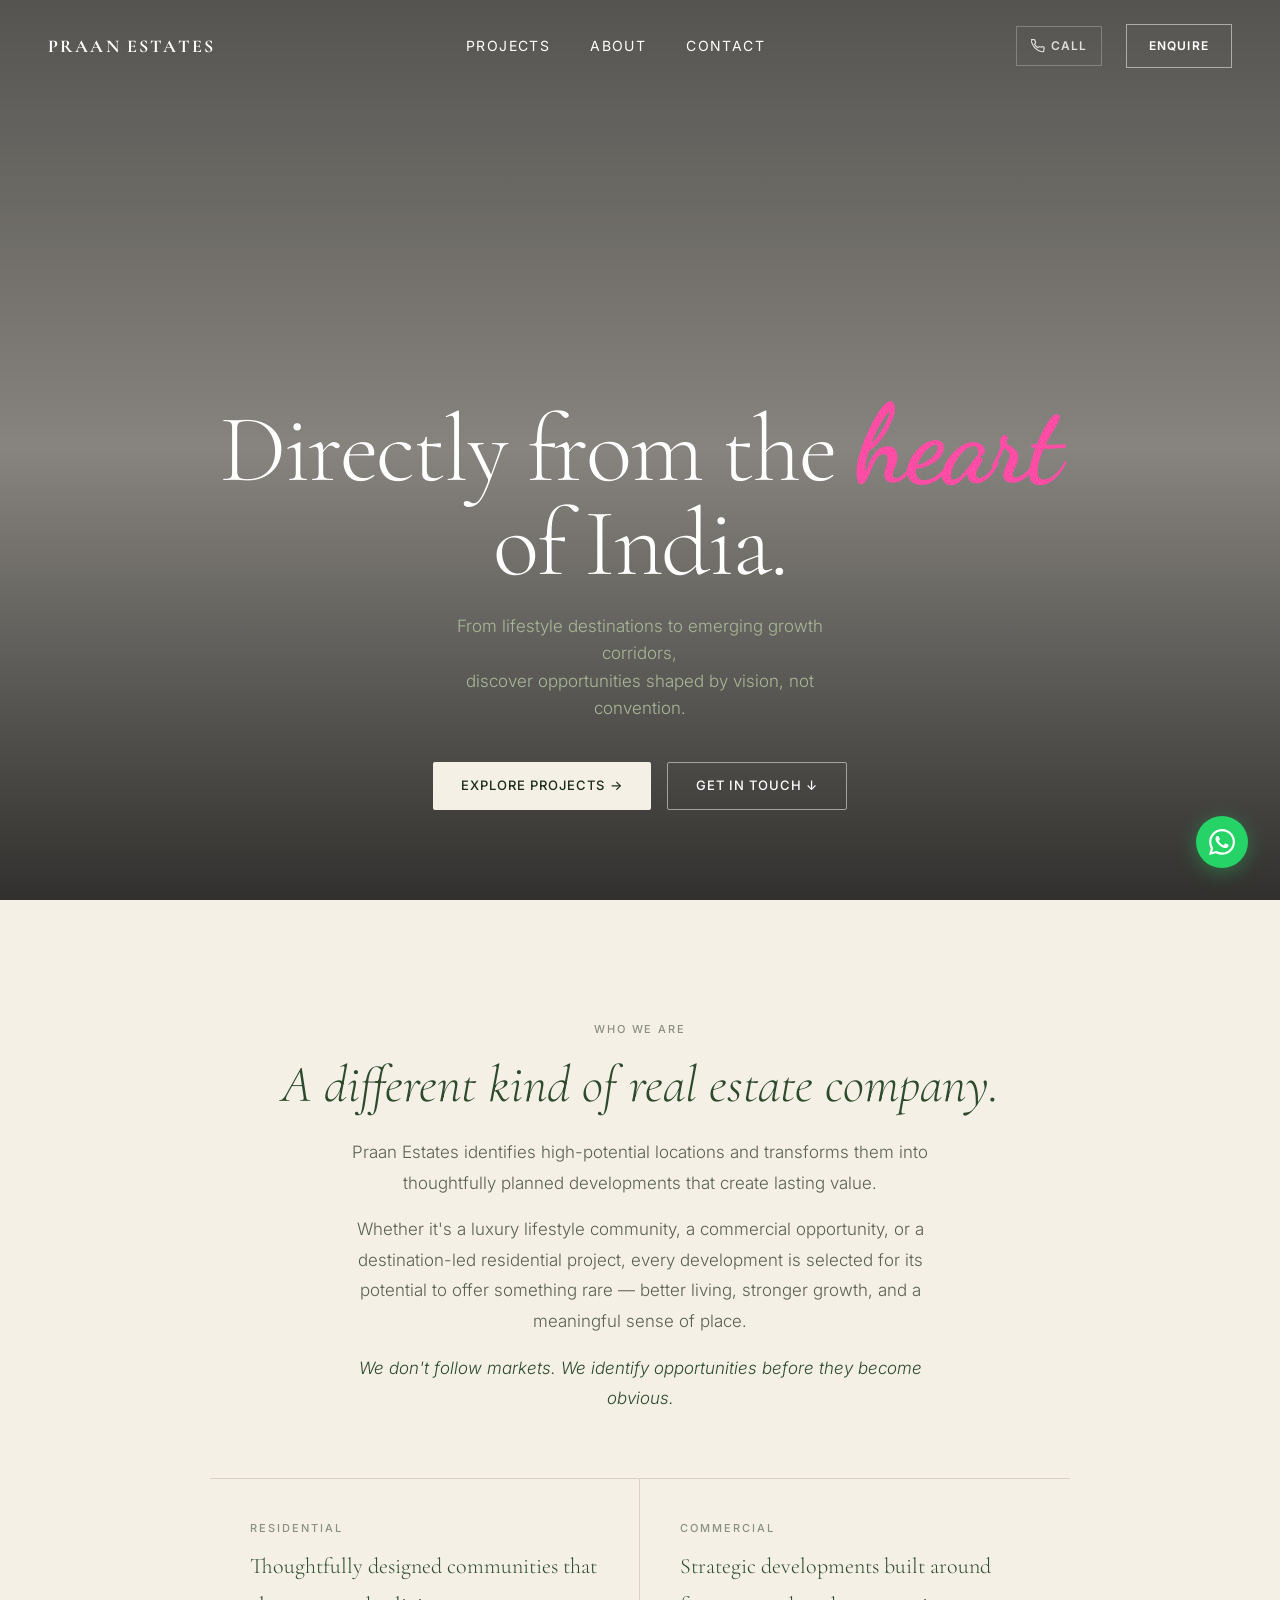
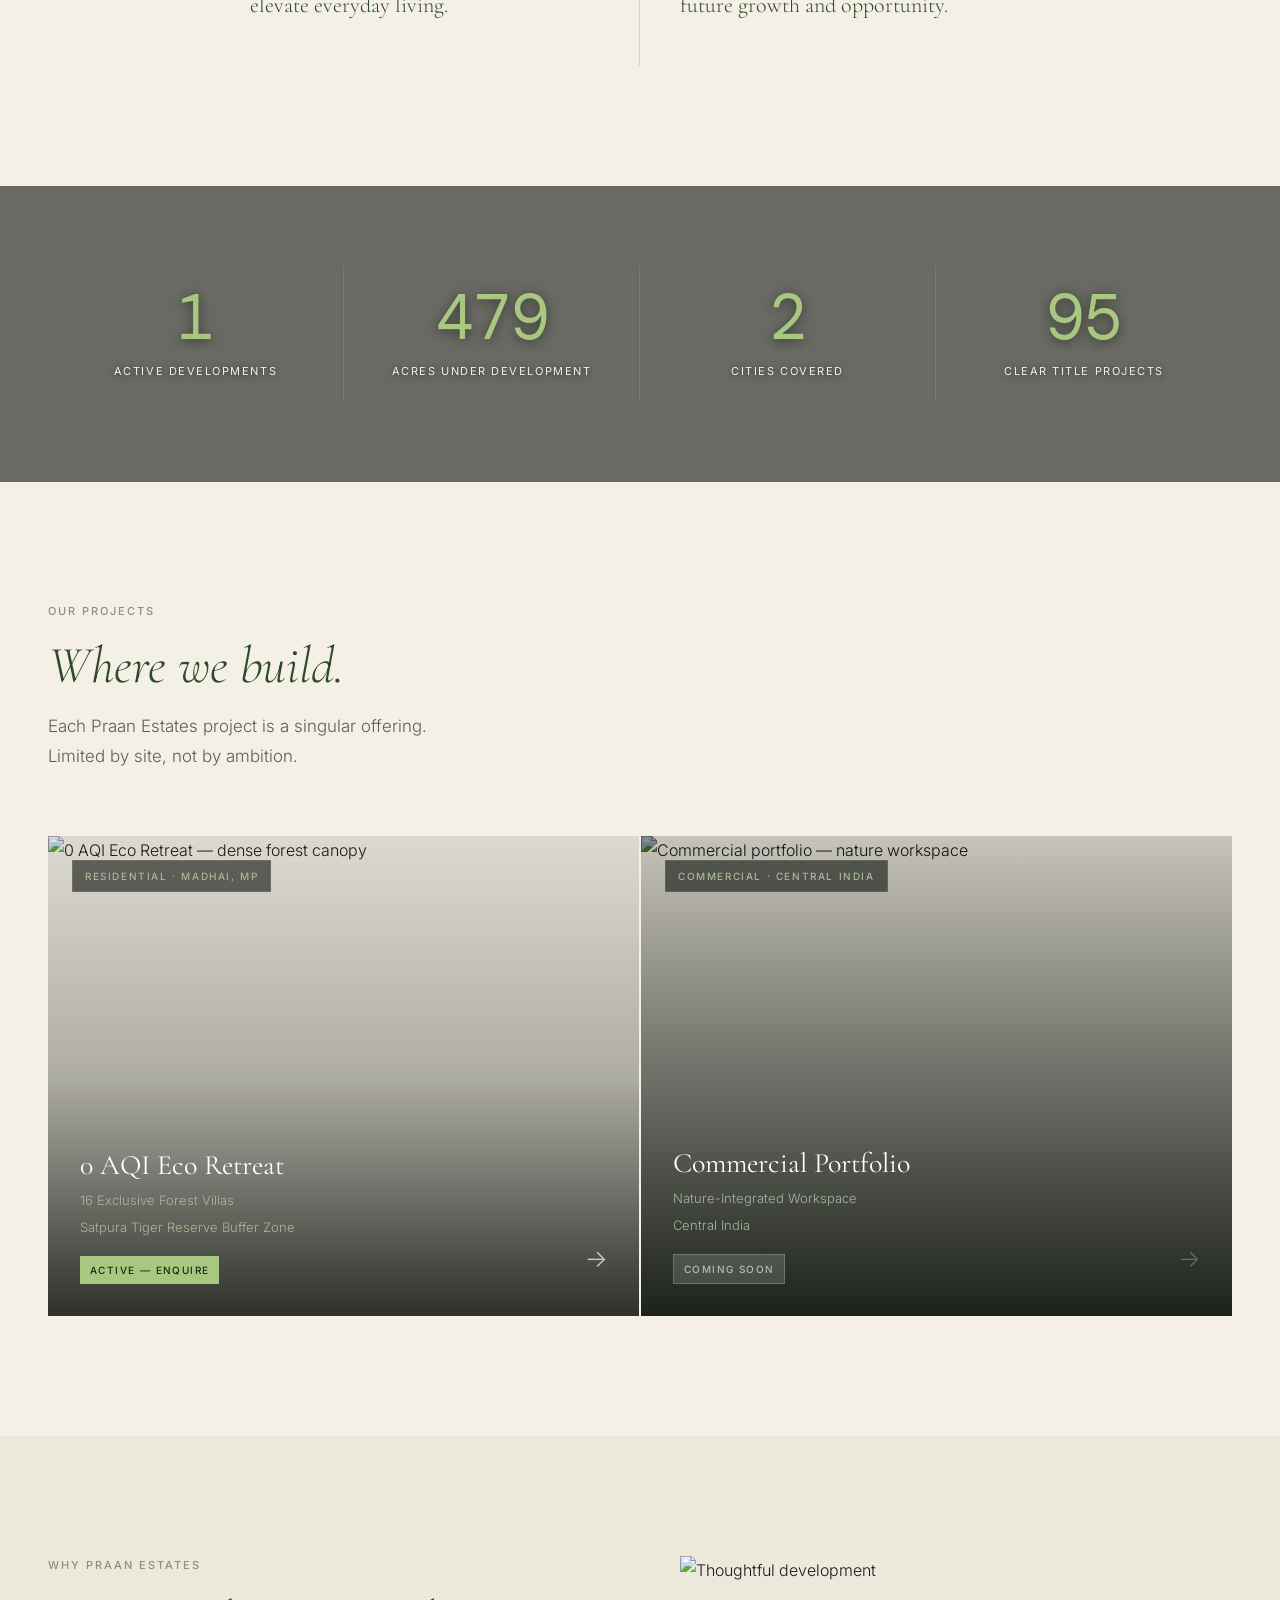
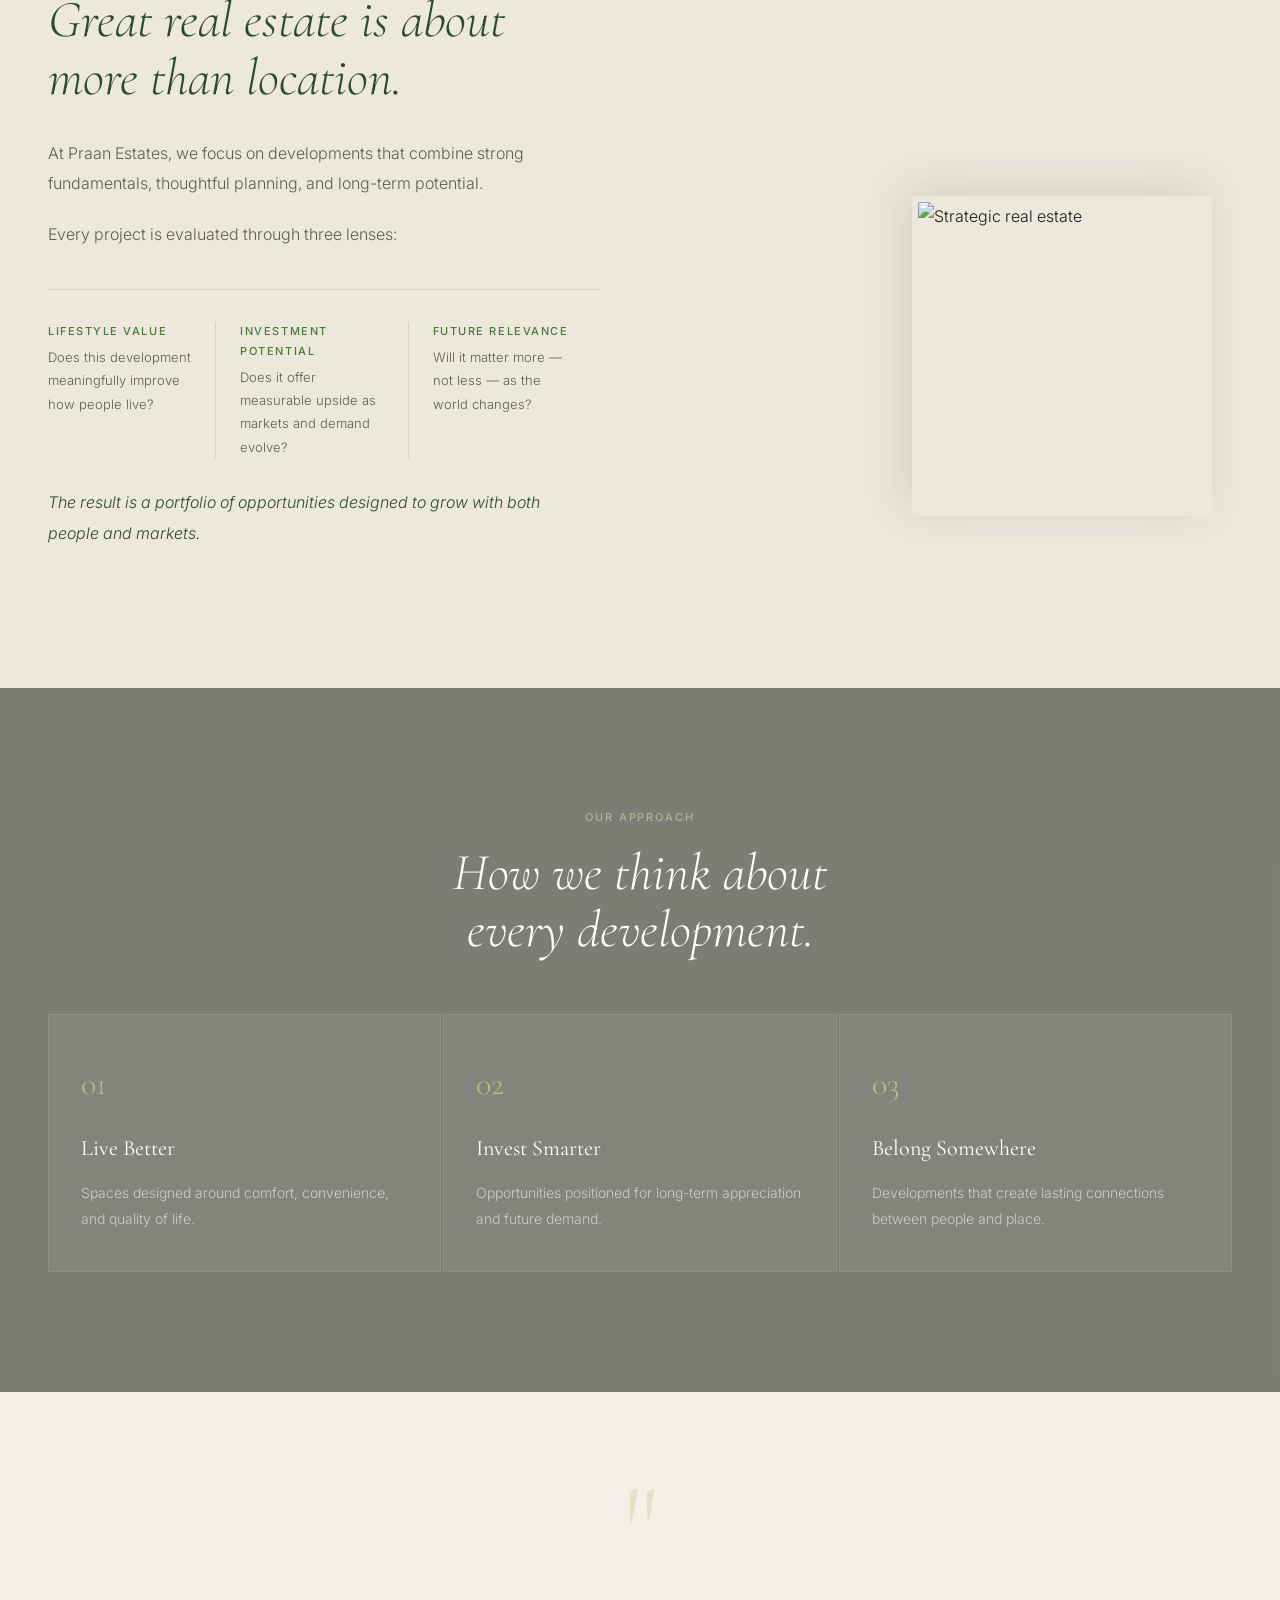
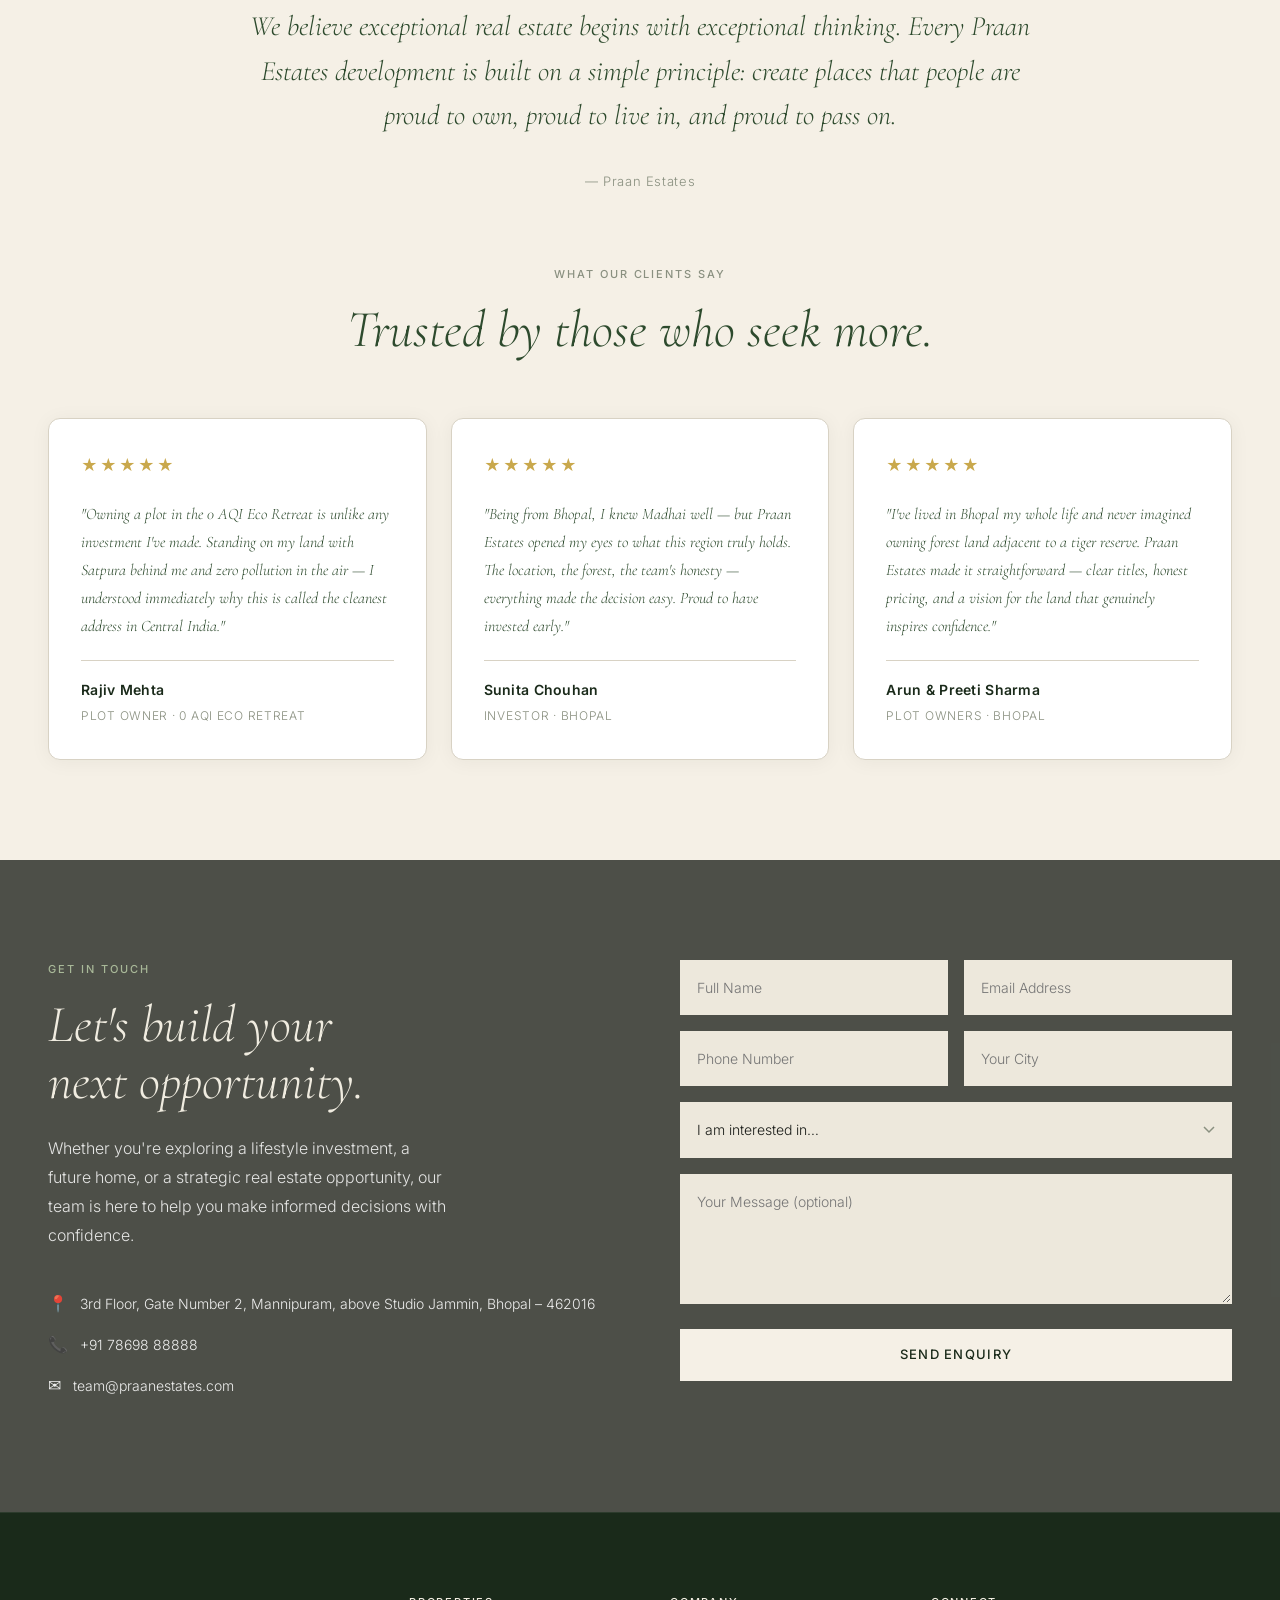
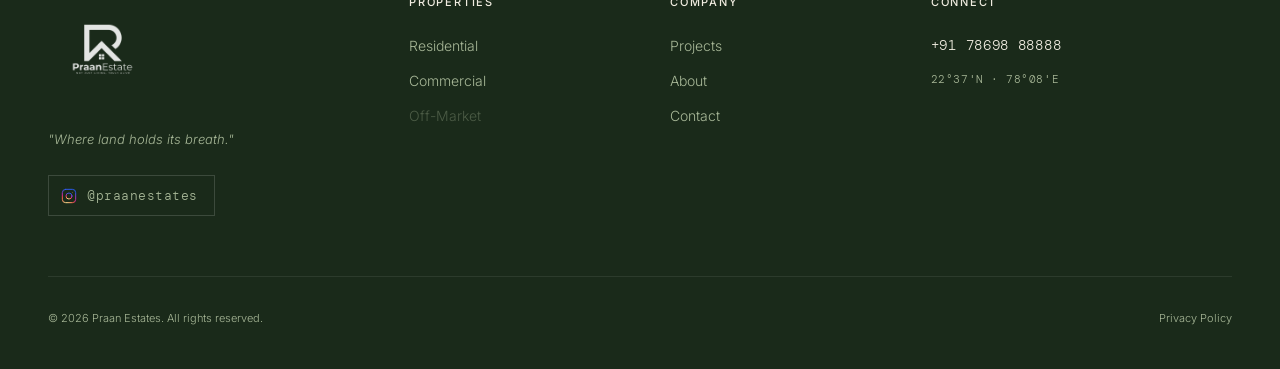
==== commit 070504bf: "Content overhaul: brand messaging, sections, stats, contact - Updated hero subheading, removed Priva" ====
--- a/index.html
+++ b/index.html
@@ -41,7 +41,6 @@
     </li>
     <li><a href="#about">About</a></li>
     <li><a href="#contact">Contact</a></li>
-    <li><a href="privacy-policy.html">Privacy</a></li>
   </ul>
 
   <div class="nav-right">
@@ -62,7 +61,6 @@
   <a href="project-0aqi.html">Projects</a>
   <a href="#about">About</a>
   <a href="#contact">Contact</a>
-  <a href="privacy-policy.html">Privacy</a>
   <div class="mobile-menu-footer">
     <a href="tel:+917869888888" class="nav-call-btn" style="margin-bottom:12px" aria-label="Call us">
       <svg width="14" height="14" viewBox="0 0 24 24" fill="none" stroke="currentColor" stroke-width="2" stroke-linecap="round" stroke-linejoin="round"><path d="M22 16.92v3a2 2 0 01-2.18 2 19.79 19.79 0 01-8.63-3.07A19.5 19.5 0 013.07 9.81a19.79 19.79 0 01-3.07-8.68A2 2 0 012 .99h3a2 2 0 012 1.72c.127.96.362 1.903.7 2.81a2 2 0 01-.45 2.11L6.09 8.91a16 16 0 006 6l1.27-1.27a2 2 0 012.11-.45c.907.339 1.85.573 2.81.7A2 2 0 0122 16.92z"/></svg>
@@ -86,20 +84,15 @@
   <div class="container">
     <div class="hero-content">
       <h1 class="hero-h1">Directly from the <span style="color: #FF4DA6; font-family: 'Dancing Script', cursive; font-size: 1.15em; font-weight: 700;">heart</span><br>of India.</h1>
-      <p class="hero-subline">Luxury nature real estate in the heart of Central India.<br>Residential &amp; Commercial.</p>
-      <p class="hero-mobile-tagline">Luxury nature real estate<br>in the heart of Central India.</p>
+      <p class="hero-subline">From lifestyle destinations to emerging growth corridors,<br>discover opportunities shaped by vision, not convention.</p>
+      <p class="hero-mobile-tagline">Opportunities shaped by vision,<br>not convention.</p>
       <div class="hero-cta-row">
         <a href="#projects" class="btn-primary">Explore Projects →</a>
-        <a href="#aqi" class="btn-secondary">0 AQI ↓</a>
-      </div>
-    </div>
-  </div>
-
-  <!-- AQI Orb -->
-  <a href="#aqi" class="aqi-orb" aria-label="Check AQI — scroll to AQI section">
-    <span class="aqi-orb-number">0</span>
-    <span class="aqi-orb-label">AQI</span>
-  </a>
+        <a href="#contact" class="btn-secondary">Get in Touch ↓</a>
+      </div>
+    </div>
+  </div>
+
 
 </section>
 
@@ -111,20 +104,23 @@
       <span class="eyebrow">Who We Are</span>
       <h2 class="section-heading" id="brand-heading">A different kind of real estate company.</h2>
       <p class="section-body">
-        Praan Estates acquires and develops exceptional land at the intersection of
-        nature and human aspiration. We work in places others overlook — forest
-        buffer zones, wildlife corridors, pristine river valleys — and build
-        something that belongs there.
+        Praan Estates identifies high-potential locations and transforms them into thoughtfully planned developments that create lasting value.
+      </p>
+      <p class="section-body" style="margin-top:16px">
+        Whether it's a luxury lifestyle community, a commercial opportunity, or a destination-led residential project, every development is selected for its potential to offer something rare — better living, stronger growth, and a meaningful sense of place.
+      </p>
+      <p class="section-body" style="margin-top:16px; font-style:italic; color:var(--forest-mid)">
+        We don't follow markets. We identify opportunities before they become obvious.
       </p>
 
       <div class="brand-verticals">
         <div class="brand-vertical reveal reveal-delay-1">
           <div class="brand-vertical-label">Residential</div>
-          <div class="brand-vertical-desc">Forest villa communities for those who choose to live differently.</div>
+          <div class="brand-vertical-desc">Thoughtfully designed communities that elevate everyday living.</div>
         </div>
         <div class="brand-vertical reveal reveal-delay-2">
           <div class="brand-vertical-label">Commercial</div>
-          <div class="brand-vertical-desc">Nature-integrated workspace for the next generation of enterprise.</div>
+          <div class="brand-vertical-desc">Strategic developments built around future growth and opportunity.</div>
         </div>
       </div>
     </div>
@@ -136,20 +132,20 @@
   <div class="container">
     <div class="stats-grid">
       <div class="stat-item reveal">
-        <span class="stat-number" data-target="1">1</span>
-        <span class="stat-label">Project Active</span>
+        <span class="stat-number" data-target="2">2</span>
+        <span class="stat-label">Active Developments</span>
       </div>
       <div class="stat-item reveal reveal-delay-1">
-        <span class="stat-number" data-target="45">45</span>
-        <span class="stat-label">Acres of Forest</span>
+        <span class="stat-number" data-target="500">500+</span>
+        <span class="stat-label">Acres Under Development</span>
       </div>
       <div class="stat-item reveal reveal-delay-2">
-        <span class="stat-number" data-target="0">0</span>
-        <span class="stat-label">AQI Guaranteed</span>
+        <span class="stat-number" data-target="3">3</span>
+        <span class="stat-label">Cities Covered</span>
       </div>
       <div class="stat-item reveal reveal-delay-3">
-        <span class="stat-number" data-target="2">2</span>
-        <span class="stat-label">km from Tiger Reserve</span>
+        <span class="stat-number" data-target="100">100%</span>
+        <span class="stat-label">Clear Title Projects</span>
       </div>
     </div>
   </div>
@@ -204,72 +200,69 @@
   </div>
 </section>
 
-<!-- ===== SECTION 6: NATURE PHILOSOPHY ===== -->
+<!-- ===== SECTION 6: WHY PRAAN ESTATES ===== -->
 <section class="nature-section" aria-labelledby="nature-heading">
   <div class="container">
     <div class="nature-grid">
       <div class="nature-text reveal">
-        <span class="eyebrow">Why Nature</span>
-        <h2 class="section-heading" id="nature-heading">The land others<br>protect — you own.</h2>
-        <p>India's finest nature destinations sit inside protected zones. The land immediately adjacent to those zones — the buffer, the corridor, the threshold — is where Praan Estates builds.</p>
-        <p>You live where tigers roam 2km away. You wake to zero decibels except birdsong. Your address is a forest. These are not marketing claims. These are GPS coordinates.</p>
-        <p>Research by WHO, Stanford, and multiple peer-reviewed studies confirms what humans have always known: proximity to nature measurably improves cognition, cardiovascular health, and psychological wellbeing.</p>
+        <span class="eyebrow">Why Praan Estates</span>
+        <h2 class="section-heading" id="nature-heading">Great real estate is about<br>more than location.</h2>
+        <p>At Praan Estates, we focus on developments that combine strong fundamentals, thoughtful planning, and long-term potential.</p>
+        <p>Every project is evaluated through three lenses:</p>
 
         <div class="nature-mini-stats">
           <div class="nature-mini-stat">
-            <div class="nature-mini-stat-label">Mind</div>
-            <div class="nature-mini-stat-desc">Improves working memory, cognitive flexibility &amp; attentional control<span style="display:block;font-size:10px;color:var(--text-muted);margin-top:3px">Nurtured by Nature, 2020</span></div>
+            <div class="nature-mini-stat-label">Lifestyle Value</div>
+            <div class="nature-mini-stat-desc">Does this development meaningfully improve how people live?</div>
           </div>
           <div class="nature-mini-stat">
-            <div class="nature-mini-stat-label">Body</div>
-            <div class="nature-mini-stat-desc">Better heart &amp; lung health, lower obesity rates<span style="display:block;font-size:10px;color:var(--text-muted);margin-top:3px">WHO Report, 2016</span></div>
+            <div class="nature-mini-stat-label">Investment Potential</div>
+            <div class="nature-mini-stat-desc">Does it offer measurable upside as markets and demand evolve?</div>
           </div>
           <div class="nature-mini-stat">
-            <div class="nature-mini-stat-label">Soul</div>
-            <div class="nature-mini-stat-desc">Reduced stress, anxiety &amp; depression. 120 min/week in nature restores wellbeing<span style="display:block;font-size:10px;color:var(--text-muted);margin-top:3px">White et al., 2019</span></div>
-          </div>
-        </div>
+            <div class="nature-mini-stat-label">Future Relevance</div>
+            <div class="nature-mini-stat-desc">Will it matter more — not less — as the world changes?</div>
+          </div>
+        </div>
+
+        <p style="margin-top:28px; font-style:italic; color:var(--forest-mid)">The result is a portfolio of opportunities designed to grow with both people and markets.</p>
       </div>
 
       <div class="nature-images reveal reveal-delay-2">
         <img class="nature-img-1"
           src="https://images.unsplash.com/photo-1501854140801-50d01698950b?w=600&q=72&fit=crop&auto=format&fm=webp"
-          alt="Forest trail morning mist" loading="lazy">
+          alt="Thoughtful development" loading="lazy">
         <img class="nature-img-2"
-          src="https://images.unsplash.com/photo-1474511320723-9a56873867b5?w=720&q=80&fit=crop"
-          alt="Wildlife in natural habitat" loading="lazy">
-      </div>
-    </div>
-  </div>
-</section>
-
-<!-- ===== SECTION 7: AQI CHECKER ===== -->
-<section class="aqi-section" id="aqi" aria-labelledby="aqi-heading">
+          src="https://images.unsplash.com/photo-1486325212027-8081e485255e?w=720&q=72&fit=crop&auto=format&fm=webp"
+          alt="Strategic real estate" loading="lazy">
+      </div>
+    </div>
+  </div>
+</section>
+
+<!-- ===== SECTION 7: THREE PILLARS ===== -->
+<section class="aqi-section" aria-label="Three Pillars">
   <div class="container">
     <div class="aqi-header reveal">
-      <span class="eyebrow eyebrow-dark">The Air Question</span>
-      <h2 class="section-heading light" id="aqi-heading">How does your city<br>compare to the forest?</h2>
-    </div>
-
-    <div class="aqi-section-inner">
-      <div class="aqi-search-wrap reveal">
-        <input class="aqi-input" type="text" placeholder="Enter your city — Mumbai, Delhi, Nagpur..." aria-label="Enter city name to check AQI">
-        <button class="aqi-search-btn" aria-label="Search AQI">
-          <svg viewBox="0 0 24 24" stroke-width="1.5" stroke="white" fill="none">
-            <circle cx="11" cy="11" r="7"/>
-            <path d="M16.5 16.5L21 21" stroke-linecap="round"/>
-          </svg>
-        </button>
-      </div>
-
-      <div class="aqi-city-chips reveal reveal-delay-1">
-        <button class="aqi-city-chip" data-city="Mumbai">Mumbai</button>
-        <button class="aqi-city-chip" data-city="Delhi">Delhi</button>
-        <button class="aqi-city-chip" data-city="Nagpur">Nagpur</button>
-        <button class="aqi-city-chip" data-city="Bhopal">Bhopal</button>
-      </div>
-
-      <div class="aqi-result" aria-live="polite"></div>
+      <span class="eyebrow eyebrow-dark">Our Approach</span>
+      <h2 class="section-heading light">How we think about<br>every development.</h2>
+    </div>
+    <div style="display:grid; grid-template-columns: repeat(3,1fr); gap:2px; margin-top:48px;">
+      <div class="reveal" style="background:rgba(255,255,255,0.05); padding:40px 32px; border:1px solid rgba(255,255,255,0.08);">
+        <div style="font-family:var(--font-display); font-size:32px; font-weight:300; color:var(--moss); margin-bottom:16px;">01</div>
+        <div style="font-family:var(--font-display); font-size:22px; font-weight:400; color:white; margin-bottom:12px;">Live Better</div>
+        <div style="font-size:14px; line-height:1.8; color:rgba(255,255,255,0.6);">Spaces designed around comfort, convenience, and quality of life.</div>
+      </div>
+      <div class="reveal reveal-delay-1" style="background:rgba(255,255,255,0.05); padding:40px 32px; border:1px solid rgba(255,255,255,0.08);">
+        <div style="font-family:var(--font-display); font-size:32px; font-weight:300; color:var(--moss); margin-bottom:16px;">02</div>
+        <div style="font-family:var(--font-display); font-size:22px; font-weight:400; color:white; margin-bottom:12px;">Invest Smarter</div>
+        <div style="font-size:14px; line-height:1.8; color:rgba(255,255,255,0.6);">Opportunities positioned for long-term appreciation and future demand.</div>
+      </div>
+      <div class="reveal reveal-delay-2" style="background:rgba(255,255,255,0.05); padding:40px 32px; border:1px solid rgba(255,255,255,0.08);">
+        <div style="font-family:var(--font-display); font-size:32px; font-weight:300; color:var(--moss); margin-bottom:16px;">03</div>
+        <div style="font-family:var(--font-display); font-size:22px; font-weight:400; color:white; margin-bottom:12px;">Belong Somewhere</div>
+        <div style="font-size:14px; line-height:1.8; color:rgba(255,255,255,0.6);">Developments that create lasting connections between people and place.</div>
+      </div>
     </div>
   </div>
 </section>
@@ -283,9 +276,9 @@
       <span class="testimonial-quote-mark" aria-hidden="true">"</span>
       <blockquote>
         <p class="testimonial-text">
-          We don't sell land. We return people to the earth —
-          to forests that clean the air, rivers that carry no names,
-          and silence that reminds you what living is for.
+          We believe exceptional real estate begins with exceptional thinking.
+          Every Praan Estates development is built on a simple principle: create places
+          that people are proud to own, proud to live in, and proud to pass on.
         </p>
         <footer>
           <p class="testimonial-attribution">— Praan Estates</p>
@@ -348,13 +341,13 @@
       <!-- Left: Contact info -->
       <div class="contact-info reveal">
         <span class="eyebrow eyebrow-dark">Get In Touch</span>
-        <h2 class="section-heading light" id="contact-heading">Serious enquiries.<br>Rare opportunities.</h2>
-        <p>We work with individual buyers, family investors, and co-ownership groups. Every enquiry is handled directly by our founding team.</p>
+        <h2 class="section-heading light" id="contact-heading">Let's build your<br>next opportunity.</h2>
+        <p>Whether you're exploring a lifestyle investment, a future home, or a strategic real estate opportunity, our team is here to help you make informed decisions with confidence.</p>
 
         <ul class="contact-details">
           <li>
             <span>📍</span>
-            <span>Renipani, Madhai, Madhya Pradesh</span>
+            <span>3rd Floor, Gate Number 2, Mannipuram, above Studio Jammin, Bhopal – 462016</span>
           </li>
           <li>
             <span>📞</span>
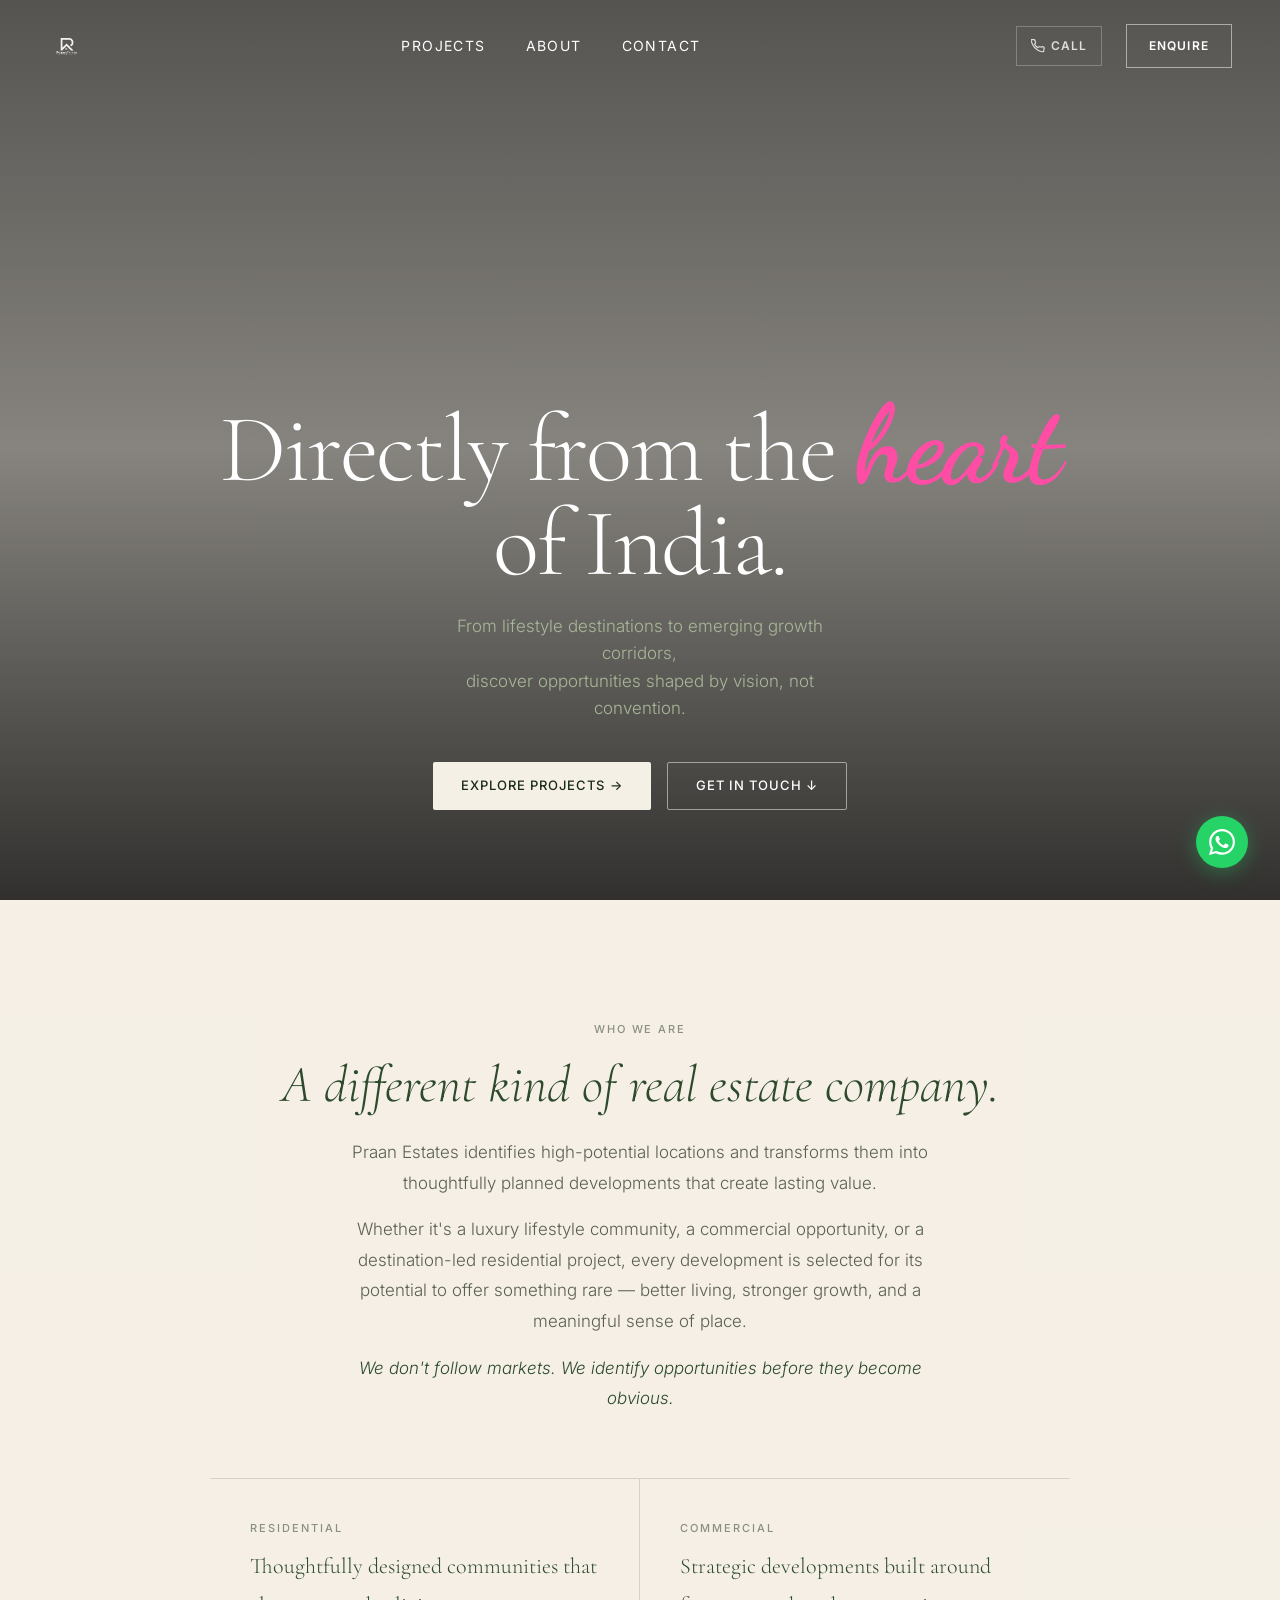
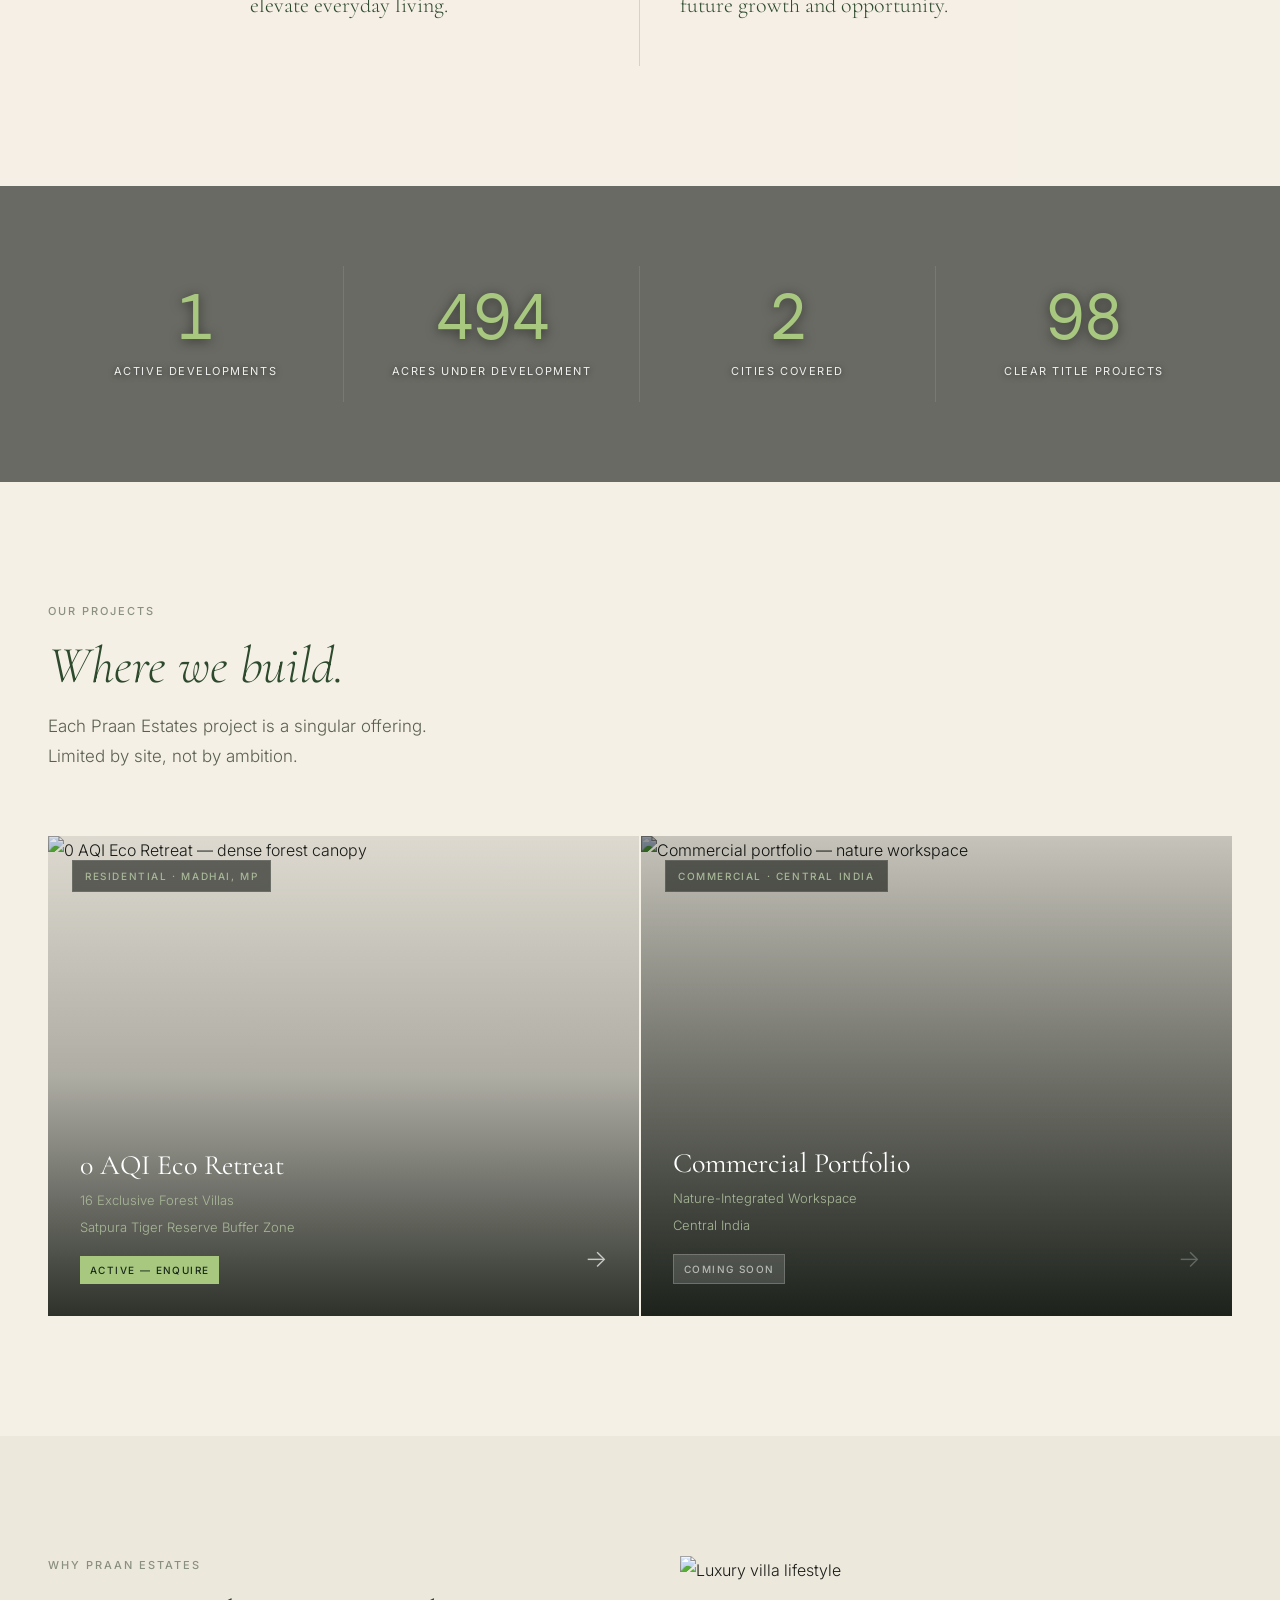
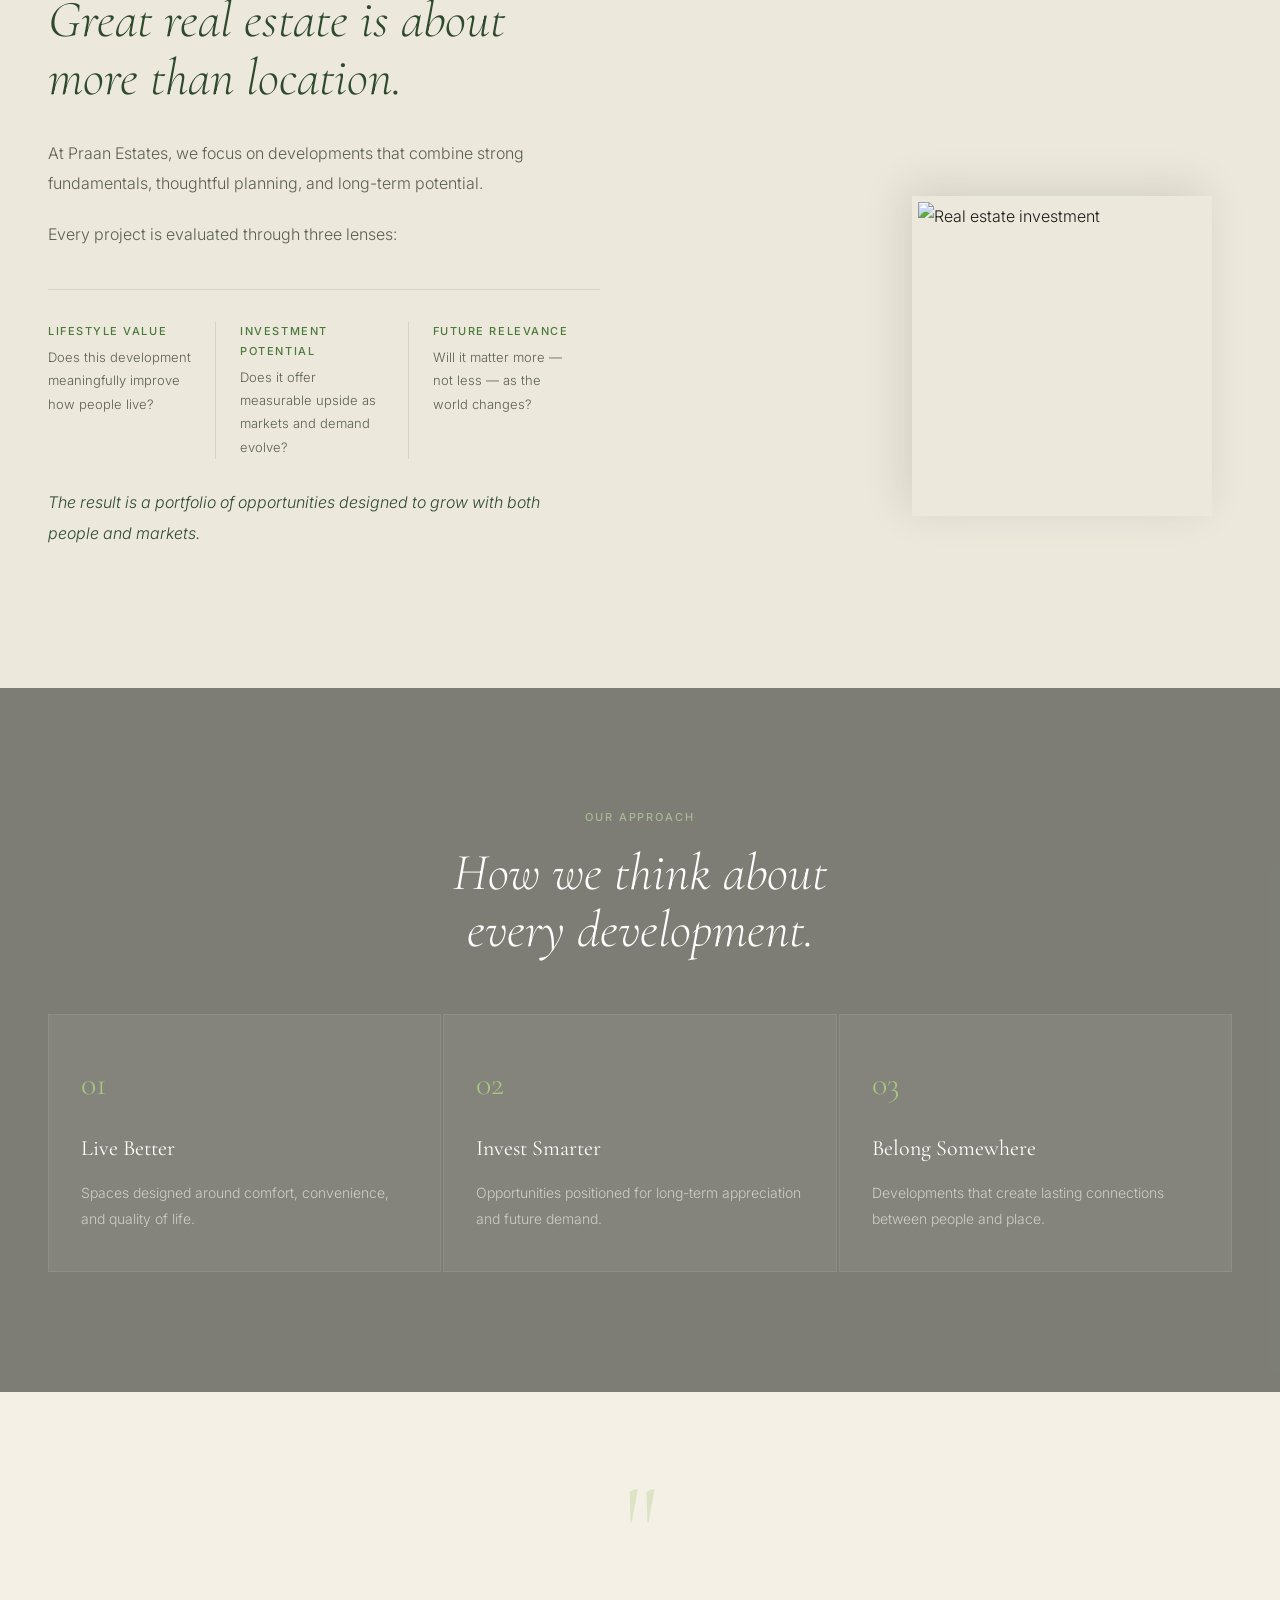
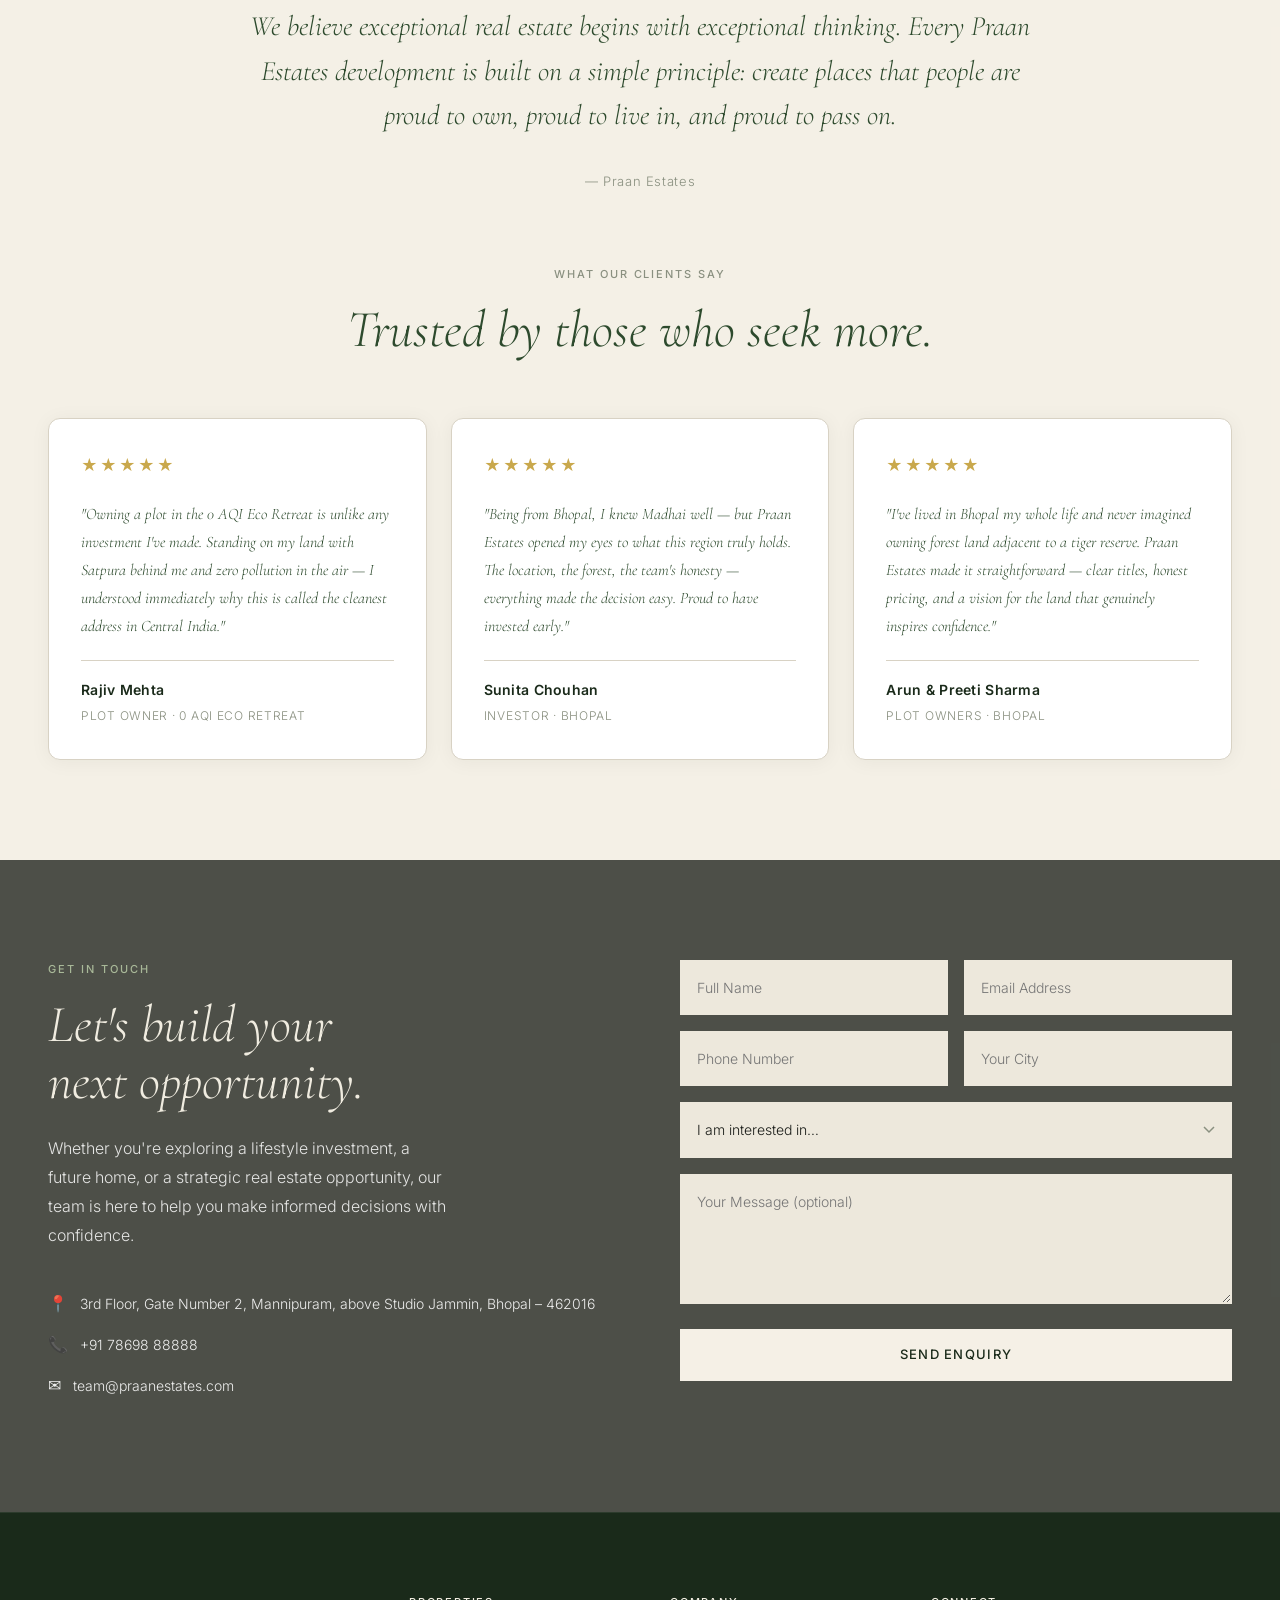
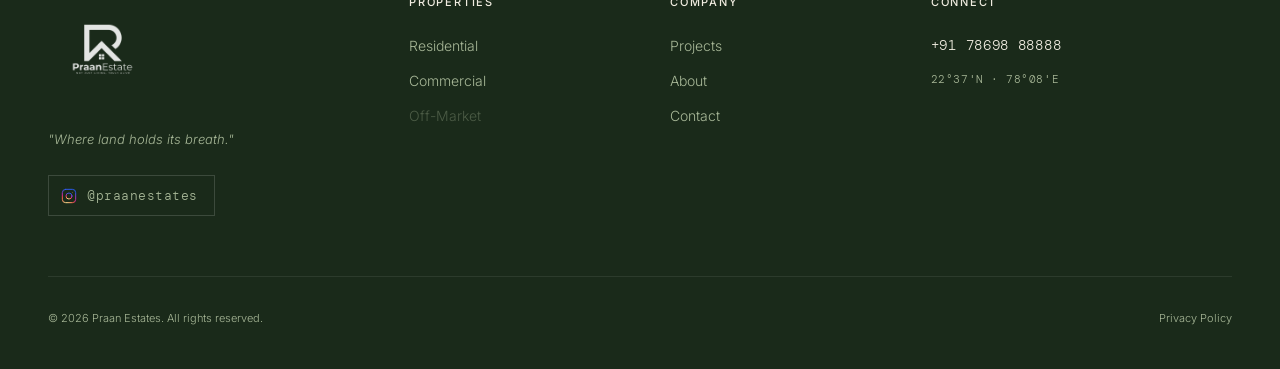
==== commit cc217163: "Creative refresh: hero images, logo in nav, section backgrounds - Hero: forest canopy, monsoon mist," ====
--- a/index.html
+++ b/index.html
@@ -29,7 +29,9 @@
 
 <!-- ===== NAVBAR ===== -->
 <nav class="navbar" role="navigation" aria-label="Main navigation">
-  <a href="index.html" class="nav-logo">Praan Estates</a>
+  <a href="index.html" class="nav-logo" aria-label="Praan Estates">
+    <img src="assets/images/Praan_Estates_Logo-removebg-preview.png" alt="Praan Estates" class="nav-logo-img">
+  </a>
 
   <ul class="nav-links">
     <li class="nav-dropdown">
@@ -74,9 +76,9 @@
 <section class="hero" aria-label="Hero">
   <!-- Image slides -->
   <div class="hero-slides" aria-hidden="true">
-    <div class="hero-slide active" style="background-image: url('https://images.unsplash.com/photo-1510798831971-661eb04b3739?w=1400&q=72&fit=crop&auto=format&fm=webp')"></div>
-    <div class="hero-slide" style="background-image: url('https://images.unsplash.com/photo-1499793983690-e29da59ef1c2?w=1400&q=72&fit=crop&auto=format&fm=webp')"></div>
-    <div class="hero-slide" style="background-image: url('https://images.unsplash.com/photo-1566073771259-6a8506099945?w=1400&q=72&fit=crop&auto=format&fm=webp')"></div>
+    <div class="hero-slide active" style="background-image: url('https://images.unsplash.com/photo-1448375240586-882707db888b?w=1400&q=72&fit=crop&auto=format&fm=webp')"></div>
+    <div class="hero-slide" style="background-image: url('https://images.unsplash.com/photo-1542273917363-3b1817f69a2d?w=1400&q=72&fit=crop&auto=format&fm=webp')"></div>
+    <div class="hero-slide" style="background-image: url('https://images.unsplash.com/photo-1456926631375-92c8ce872def?w=1400&q=72&fit=crop&crop=top&auto=format&fm=webp')"></div>
   </div>
   <div class="hero-overlay" aria-hidden="true"></div>
 
@@ -230,11 +232,11 @@
 
       <div class="nature-images reveal reveal-delay-2">
         <img class="nature-img-1"
-          src="https://images.unsplash.com/photo-1501854140801-50d01698950b?w=600&q=72&fit=crop&auto=format&fm=webp"
-          alt="Thoughtful development" loading="lazy">
+          src="https://images.unsplash.com/photo-1613977257592-4871e5fcd7c4?w=600&q=72&fit=crop&auto=format&fm=webp"
+          alt="Luxury villa lifestyle" loading="lazy">
         <img class="nature-img-2"
-          src="https://images.unsplash.com/photo-1486325212027-8081e485255e?w=720&q=72&fit=crop&auto=format&fm=webp"
-          alt="Strategic real estate" loading="lazy">
+          src="https://images.unsplash.com/photo-1560518883-ce09059eeffa?w=720&q=72&fit=crop&auto=format&fm=webp"
+          alt="Real estate investment" loading="lazy">
       </div>
     </div>
   </div>
--- a/css/main.css
+++ b/css/main.css
@@ -87,10 +87,27 @@
   color: white;
   transition: color 0.4s;
   text-transform: uppercase;
-}
+  display: flex;
+  align-items: center;
+}
+
+.nav-logo-img {
+  height: 38px;
+  width: auto;
+  filter: brightness(0) invert(1);
+  opacity: 0.92;
+  transition: opacity 0.3s;
+}
+
+.nav-logo:hover .nav-logo-img { opacity: 1; }
 
 .navbar.scrolled .nav-logo {
   color: var(--text-on-dark);
+}
+
+.navbar.scrolled .nav-logo-img {
+  filter: brightness(0) invert(1);
+  opacity: 1;
 }
 
 .nav-links {
@@ -520,9 +537,22 @@
 
 /* ===== BRAND STATEMENT ===== */
 .brand-section {
-  background: var(--ivory);
+  position: relative;
   padding: 120px 0;
   text-align: center;
+  background-image: url('https://images.unsplash.com/photo-1500534314209-a25ddb2bd429?w=1400&q=72&fit=crop&auto=format&fm=webp');
+  background-size: cover;
+  background-position: center;
+  background-attachment: fixed;
+  isolation: isolate;
+}
+
+.brand-section::before {
+  content: '';
+  position: absolute;
+  inset: 0;
+  background: rgba(245, 240, 230, 0.90);
+  z-index: -1;
 }
 
 .brand-content {
@@ -789,8 +819,21 @@
 
 /* ===== REVIEWS ===== */
 .reviews-section {
-  background: var(--ivory);
+  position: relative;
   padding: 100px 0;
+  background-image: url('https://images.unsplash.com/photo-1510798831971-661eb04b3739?w=1400&q=72&fit=crop&auto=format&fm=webp');
+  background-size: cover;
+  background-position: center;
+  background-attachment: fixed;
+  isolation: isolate;
+}
+
+.reviews-section::before {
+  content: '';
+  position: absolute;
+  inset: 0;
+  background: rgba(245, 240, 230, 0.92);
+  z-index: -1;
 }
 
 .reviews-quote {
@@ -1434,6 +1477,8 @@
   }
 
   .stats-section,
+  .brand-section,
+  .reviews-section,
   .contact-section {
     background-attachment: scroll;
   }
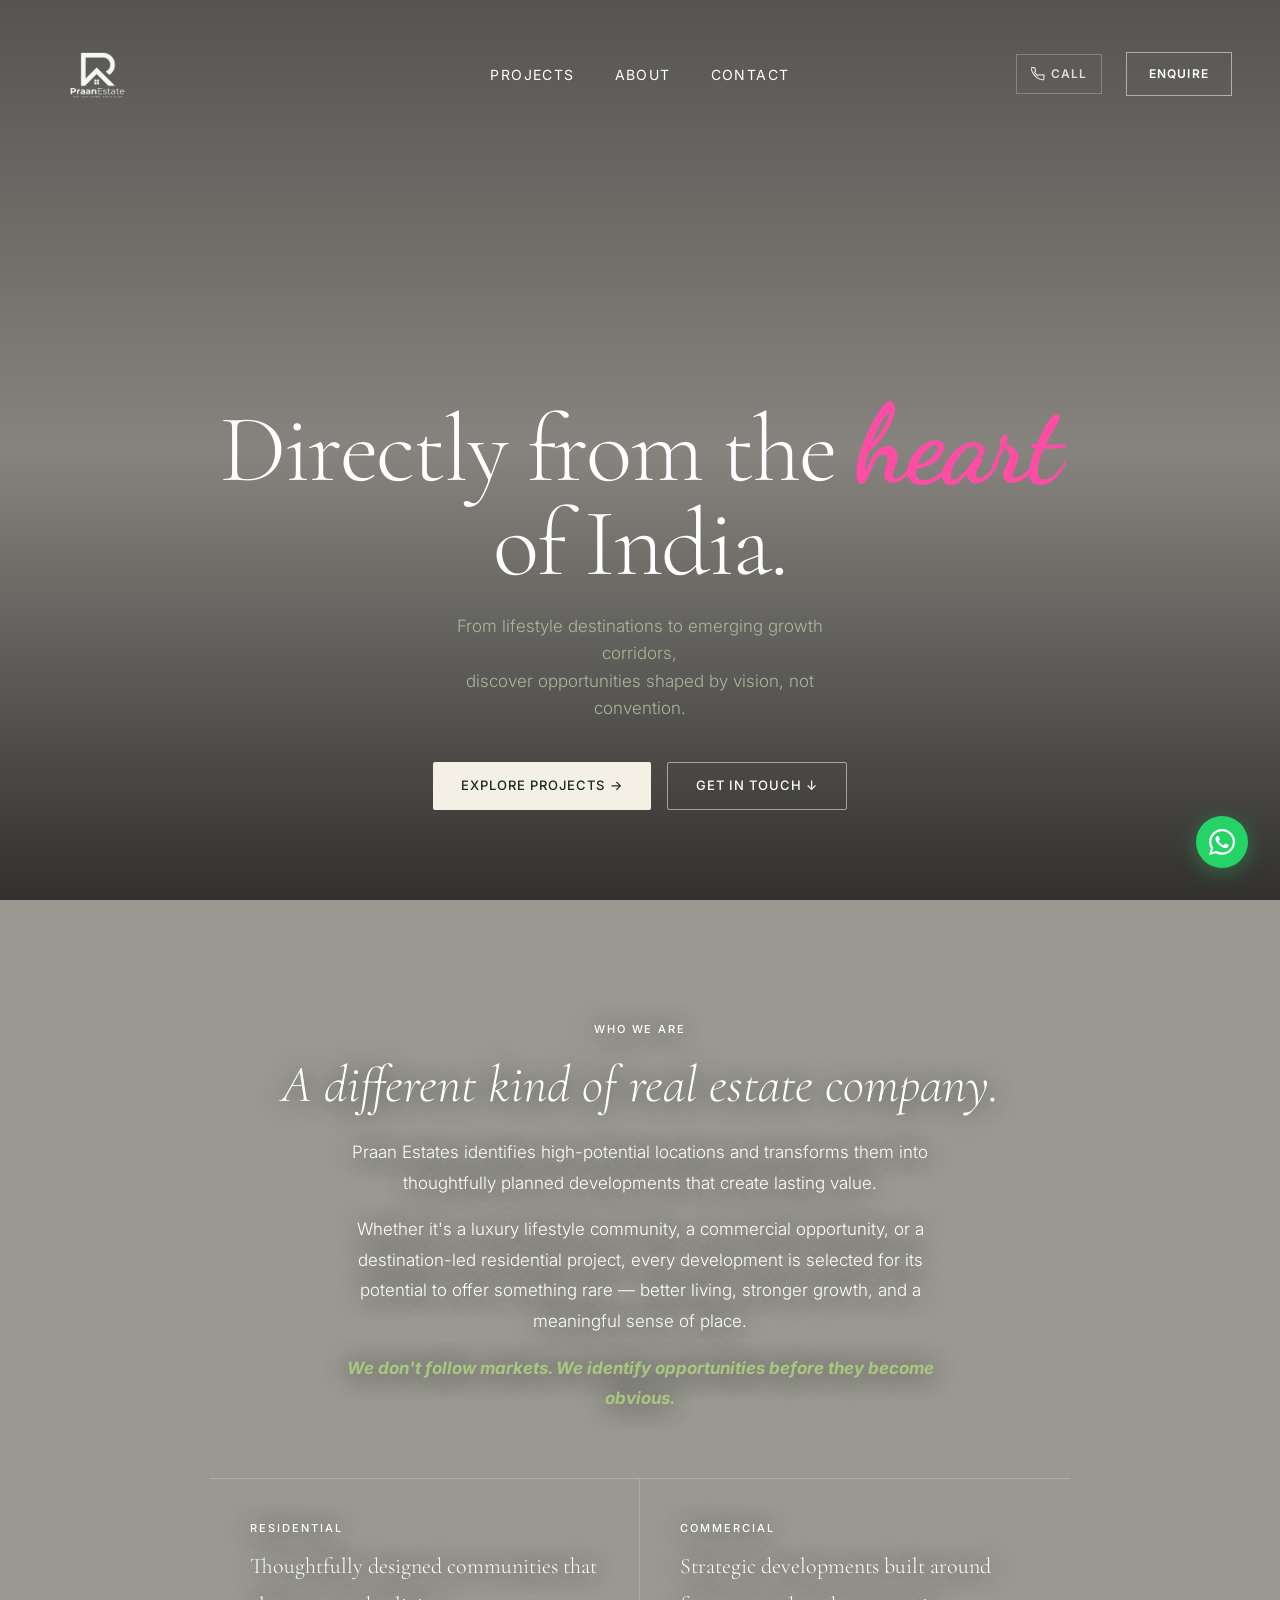
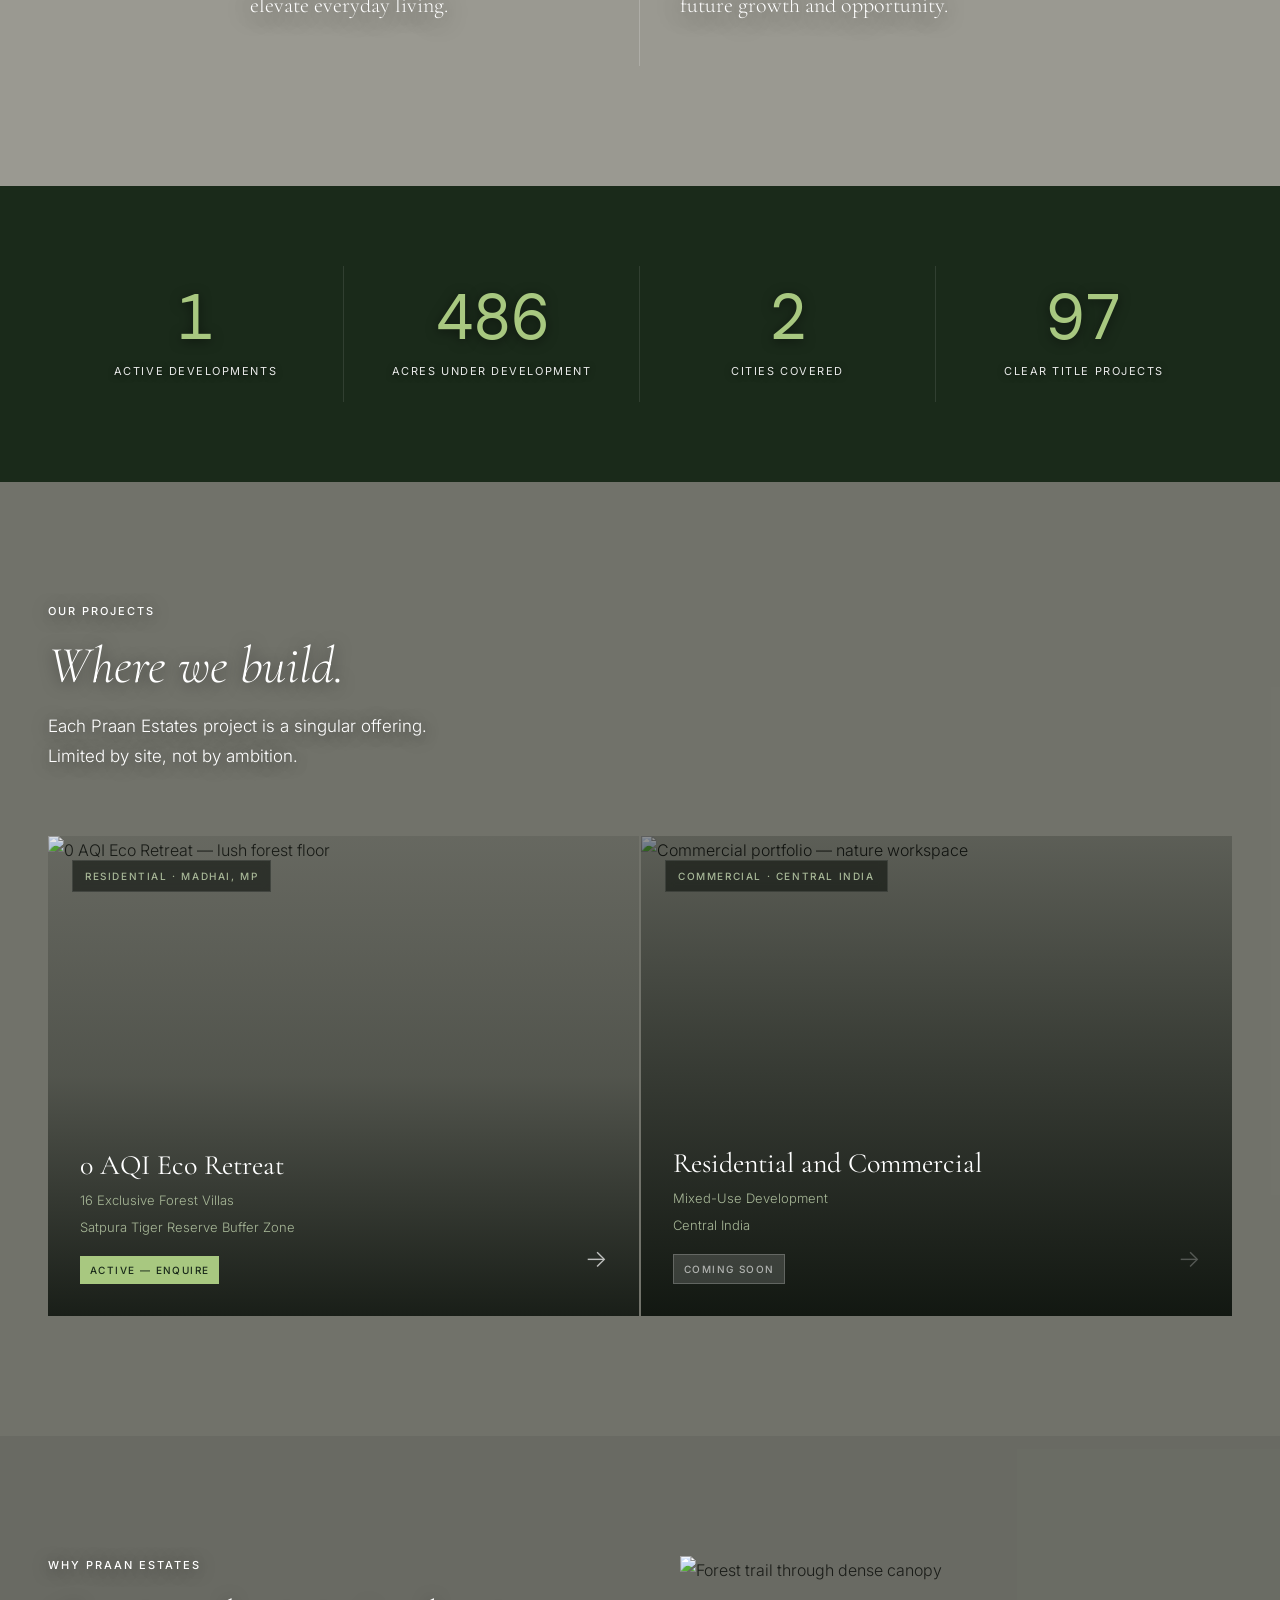
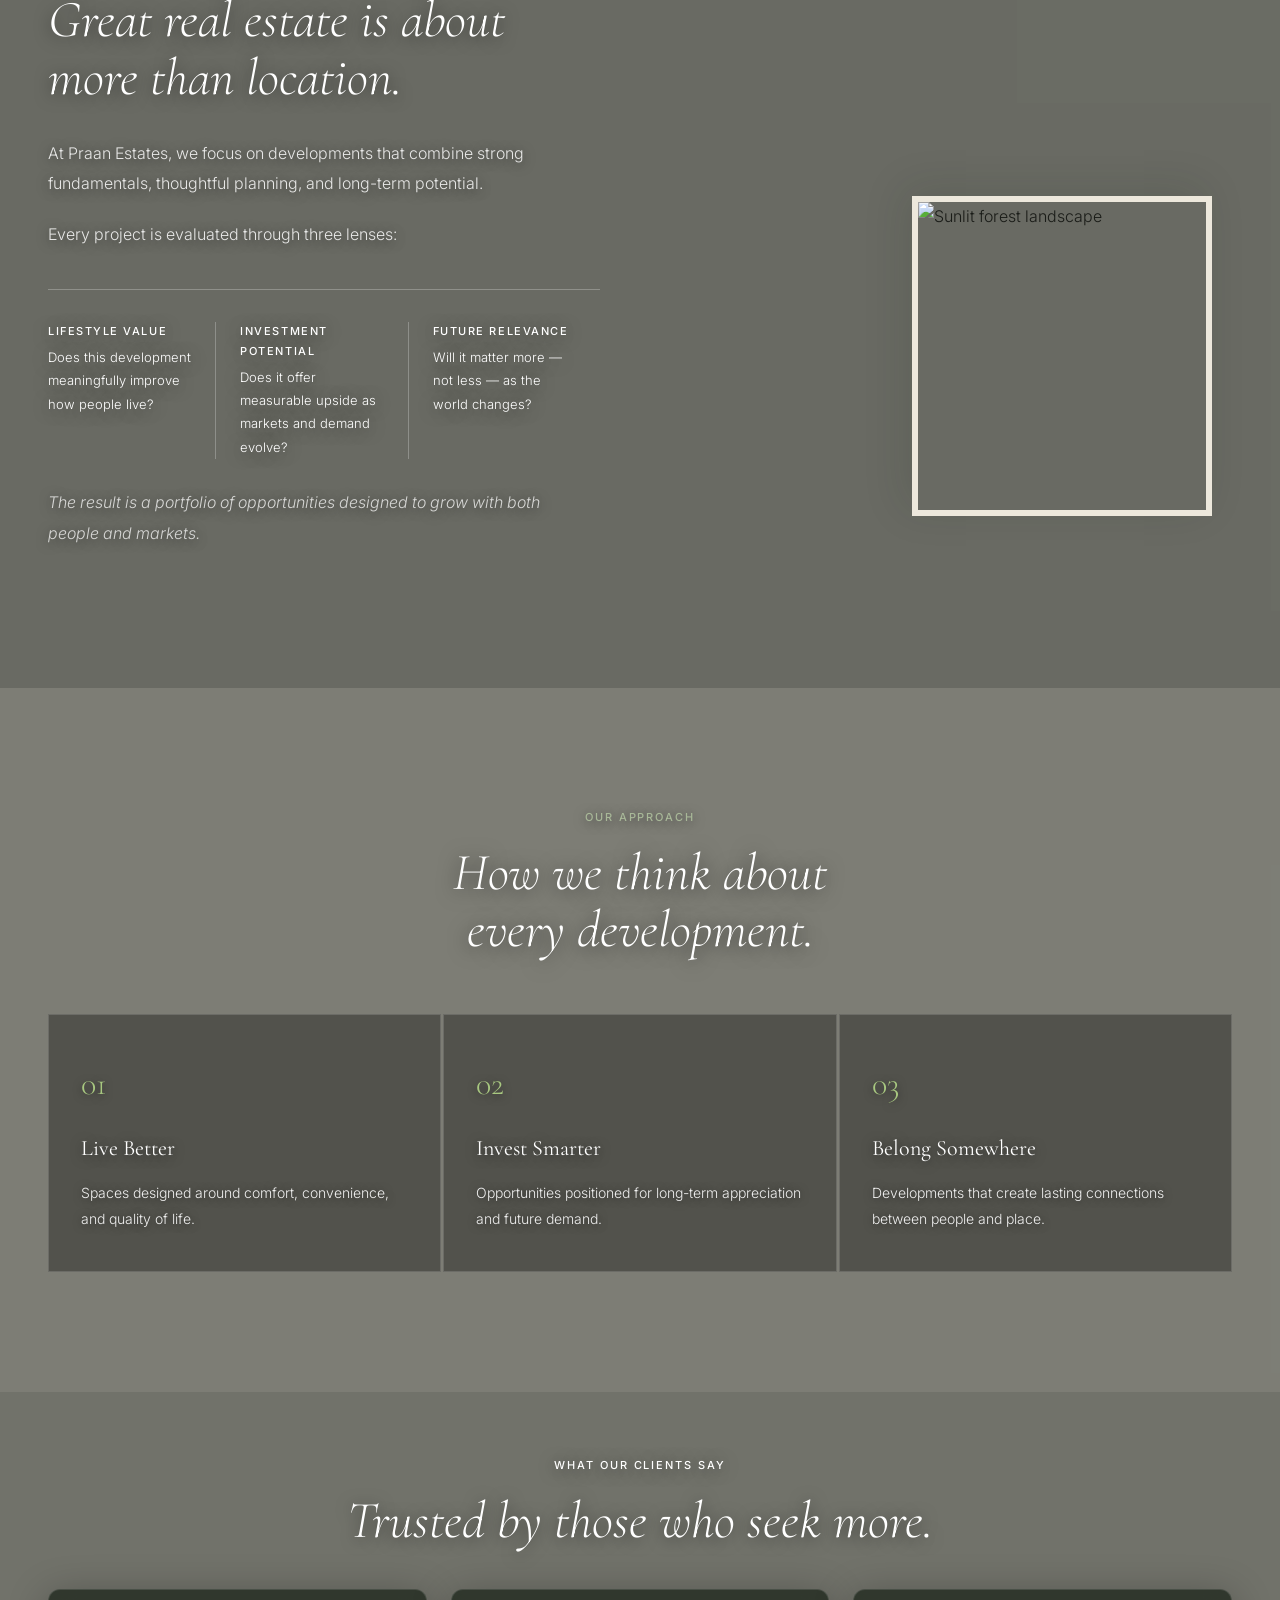
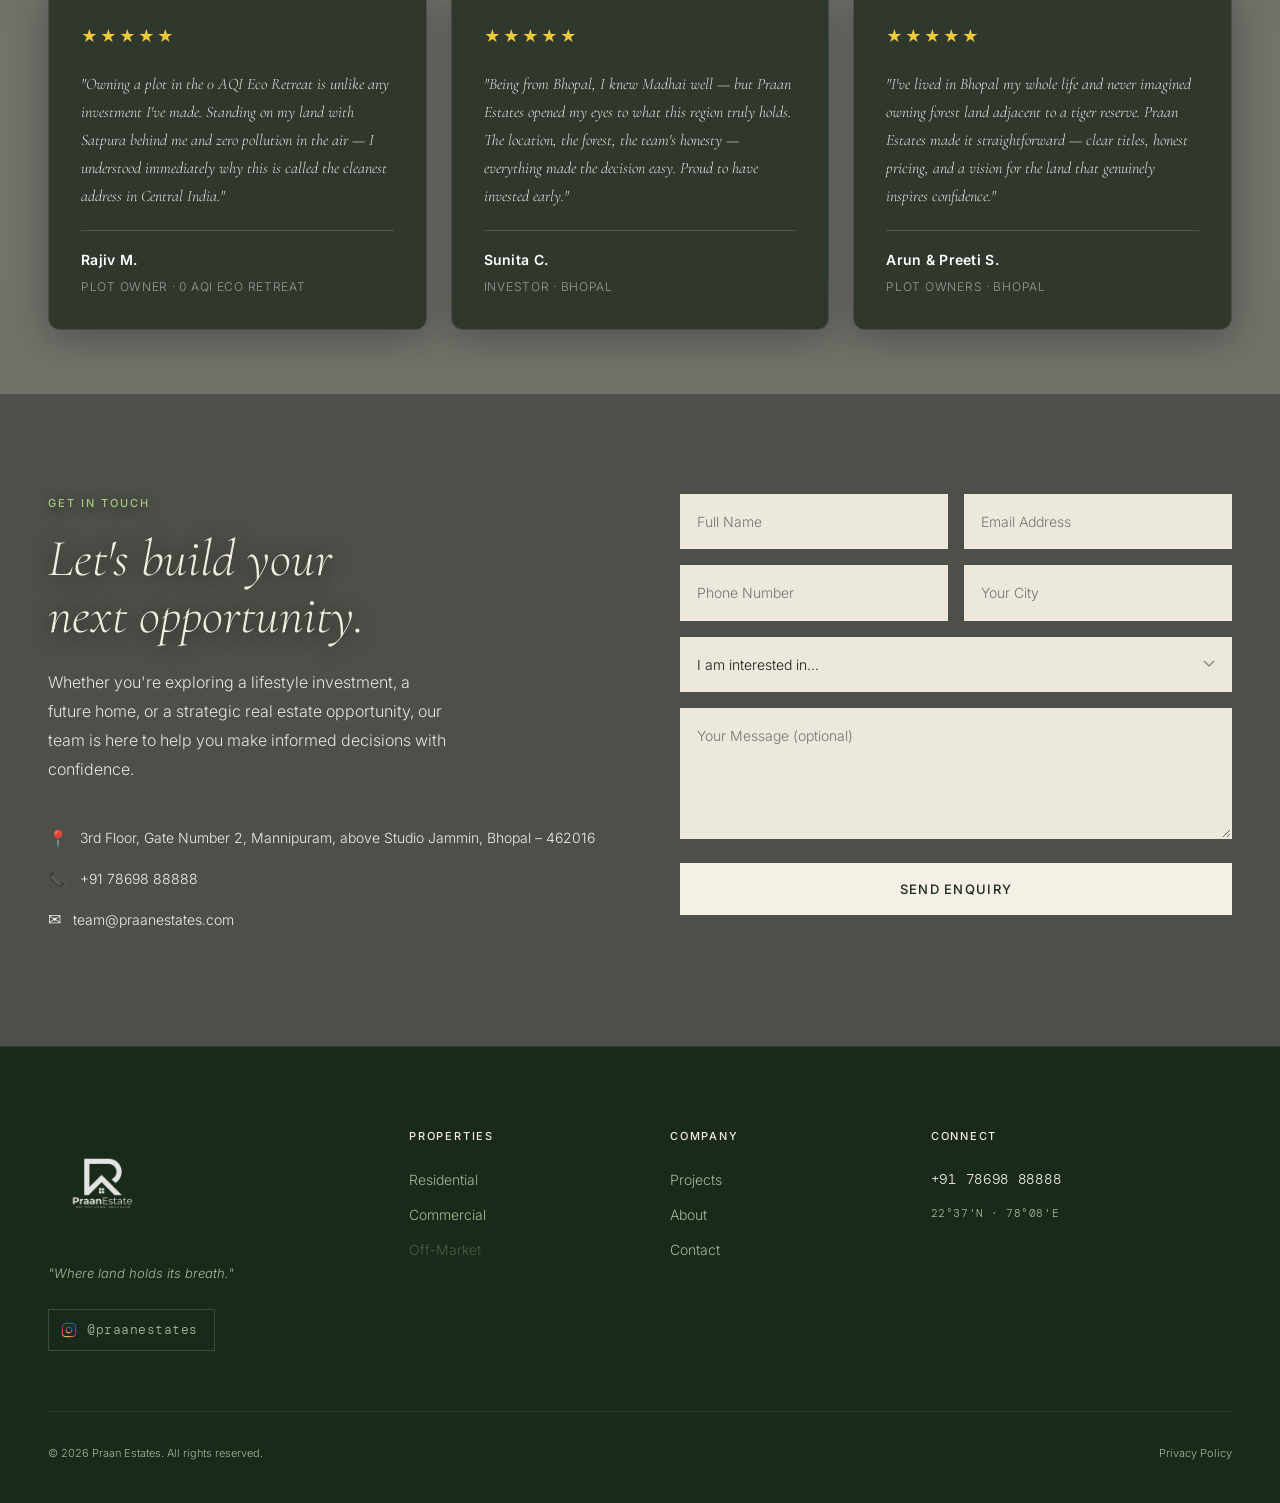
==== commit 077d9da7: "Visual overhaul: parallax forest backgrounds, AQI checker on project page, white text fixes - Added " ====
--- a/index.html
+++ b/index.html
@@ -102,7 +102,7 @@
 <!-- ===== SECTION 3: BRAND STATEMENT ===== -->
 <section class="brand-section reveal" id="about" aria-labelledby="brand-heading">
   <div class="container">
-    <div class="brand-content">
+    <div class="brand-content reveal">
       <span class="eyebrow">Who We Are</span>
       <h2 class="section-heading" id="brand-heading">A different kind of real estate company.</h2>
       <p class="section-body">
@@ -111,16 +111,16 @@
       <p class="section-body" style="margin-top:16px">
         Whether it's a luxury lifestyle community, a commercial opportunity, or a destination-led residential project, every development is selected for its potential to offer something rare — better living, stronger growth, and a meaningful sense of place.
       </p>
-      <p class="section-body" style="margin-top:16px; font-style:italic; color:var(--forest-mid)">
+      <p class="section-body" style="margin-top:16px; font-style:italic; font-weight:700; color:var(--moss)">
         We don't follow markets. We identify opportunities before they become obvious.
       </p>
 
       <div class="brand-verticals">
-        <div class="brand-vertical reveal reveal-delay-1">
+        <div class="brand-vertical">
           <div class="brand-vertical-label">Residential</div>
           <div class="brand-vertical-desc">Thoughtfully designed communities that elevate everyday living.</div>
         </div>
-        <div class="brand-vertical reveal reveal-delay-2">
+        <div class="brand-vertical">
           <div class="brand-vertical-label">Commercial</div>
           <div class="brand-vertical-desc">Strategic developments built around future growth and opportunity.</div>
         </div>
@@ -166,7 +166,7 @@
       <!-- Card 1 — 0 AQI (Active) -->
       <a href="project-0aqi.html" class="project-card reveal">
         <div class="project-card-img-wrap">
-          <img src="https://images.unsplash.com/photo-1448375240586-882707db888b?w=900&q=80&fit=crop" alt="0 AQI Eco Retreat — dense forest canopy" loading="lazy">
+          <img src="https://images.unsplash.com/photo-1511497584788-876760111969?w=900&q=80&fit=crop" alt="0 AQI Eco Retreat — lush forest floor" loading="lazy">
           <div class="project-card-overlay"></div>
           <span class="project-card-tag">Residential · Madhai, MP</span>
         </div>
@@ -184,14 +184,14 @@
       <!-- Card 2 — Commercial (Coming Soon) -->
       <div class="project-card project-card-coming reveal reveal-delay-1">
         <div class="project-card-img-wrap">
-          <img src="https://images.unsplash.com/photo-1486325212027-8081e485255e?w=900&q=80&fit=crop" alt="Commercial portfolio — nature workspace" loading="lazy" style="filter:brightness(0.7)">
+          <img src="https://images.unsplash.com/photo-1497366216548-37526070297c?w=900&q=80&fit=crop" alt="Commercial portfolio — nature workspace" loading="lazy" style="filter:brightness(0.7)">
           <div class="project-card-overlay" style="background: linear-gradient(to top, rgba(10,16,10,0.92) 0%, rgba(10,16,10,0.5) 60%, rgba(10,16,10,0.2) 100%)"></div>
           <span class="project-card-tag">Commercial · Central India</span>
         </div>
         <div class="project-card-content">
           <div class="project-card-info">
-            <h3>Commercial Portfolio</h3>
-            <p>Nature-Integrated Workspace</p>
+            <h3>Residential and Commercial</h3>
+            <p>Mixed-Use Development</p>
             <p>Central India</p>
             <span class="project-card-status status-soon">Coming Soon</span>
           </div>
@@ -227,16 +227,16 @@
           </div>
         </div>
 
-        <p style="margin-top:28px; font-style:italic; color:var(--forest-mid)">The result is a portfolio of opportunities designed to grow with both people and markets.</p>
+        <p style="margin-top:28px; font-style:italic; color:rgba(255,255,255,0.75); text-shadow:0 2px 12px rgba(0,0,0,0.5)">The result is a portfolio of opportunities designed to grow with both people and markets.</p>
       </div>
 
       <div class="nature-images reveal reveal-delay-2">
         <img class="nature-img-1"
-          src="https://images.unsplash.com/photo-1613977257592-4871e5fcd7c4?w=600&q=72&fit=crop&auto=format&fm=webp"
-          alt="Luxury villa lifestyle" loading="lazy">
+          src="https://images.unsplash.com/photo-1542202229-7d93c33f5d07?w=600&q=72&fit=crop&auto=format&fm=webp"
+          alt="Forest trail through dense canopy" loading="lazy">
         <img class="nature-img-2"
-          src="https://images.unsplash.com/photo-1560518883-ce09059eeffa?w=720&q=72&fit=crop&auto=format&fm=webp"
-          alt="Real estate investment" loading="lazy">
+          src="https://images.unsplash.com/photo-1448375240586-882707db888b?w=720&q=72&fit=crop&auto=format&fm=webp"
+          alt="Sunlit forest landscape" loading="lazy">
       </div>
     </div>
   </div>
@@ -249,21 +249,21 @@
       <span class="eyebrow eyebrow-dark">Our Approach</span>
       <h2 class="section-heading light">How we think about<br>every development.</h2>
     </div>
-    <div style="display:grid; grid-template-columns: repeat(3,1fr); gap:2px; margin-top:48px;">
-      <div class="reveal" style="background:rgba(255,255,255,0.05); padding:40px 32px; border:1px solid rgba(255,255,255,0.08);">
-        <div style="font-family:var(--font-display); font-size:32px; font-weight:300; color:var(--moss); margin-bottom:16px;">01</div>
-        <div style="font-family:var(--font-display); font-size:22px; font-weight:400; color:white; margin-bottom:12px;">Live Better</div>
-        <div style="font-size:14px; line-height:1.8; color:rgba(255,255,255,0.6);">Spaces designed around comfort, convenience, and quality of life.</div>
-      </div>
-      <div class="reveal reveal-delay-1" style="background:rgba(255,255,255,0.05); padding:40px 32px; border:1px solid rgba(255,255,255,0.08);">
-        <div style="font-family:var(--font-display); font-size:32px; font-weight:300; color:var(--moss); margin-bottom:16px;">02</div>
-        <div style="font-family:var(--font-display); font-size:22px; font-weight:400; color:white; margin-bottom:12px;">Invest Smarter</div>
-        <div style="font-size:14px; line-height:1.8; color:rgba(255,255,255,0.6);">Opportunities positioned for long-term appreciation and future demand.</div>
-      </div>
-      <div class="reveal reveal-delay-2" style="background:rgba(255,255,255,0.05); padding:40px 32px; border:1px solid rgba(255,255,255,0.08);">
-        <div style="font-family:var(--font-display); font-size:32px; font-weight:300; color:var(--moss); margin-bottom:16px;">03</div>
-        <div style="font-family:var(--font-display); font-size:22px; font-weight:400; color:white; margin-bottom:12px;">Belong Somewhere</div>
-        <div style="font-size:14px; line-height:1.8; color:rgba(255,255,255,0.6);">Developments that create lasting connections between people and place.</div>
+    <div class="pillars-grid">
+      <div class="pillar-card reveal">
+        <div class="pillar-num">01</div>
+        <div class="pillar-title">Live Better</div>
+        <div class="pillar-desc">Spaces designed around comfort, convenience, and quality of life.</div>
+      </div>
+      <div class="pillar-card reveal reveal-delay-1">
+        <div class="pillar-num">02</div>
+        <div class="pillar-title">Invest Smarter</div>
+        <div class="pillar-desc">Opportunities positioned for long-term appreciation and future demand.</div>
+      </div>
+      <div class="pillar-card reveal reveal-delay-2">
+        <div class="pillar-num">03</div>
+        <div class="pillar-title">Belong Somewhere</div>
+        <div class="pillar-desc">Developments that create lasting connections between people and place.</div>
       </div>
     </div>
   </div>
@@ -274,21 +274,7 @@
   <div class="container">
 
     <!-- Quote at top -->
-    <div class="reviews-quote reveal">
-      <span class="testimonial-quote-mark" aria-hidden="true">"</span>
-      <blockquote>
-        <p class="testimonial-text">
-          We believe exceptional real estate begins with exceptional thinking.
-          Every Praan Estates development is built on a simple principle: create places
-          that people are proud to own, proud to live in, and proud to pass on.
-        </p>
-        <footer>
-          <p class="testimonial-attribution">— Praan Estates</p>
-        </footer>
-      </blockquote>
-    </div>
-
-    <!-- Reviews below -->
+    <!-- Reviews -->
     <div class="reviews-header reveal">
       <span class="eyebrow">What Our Clients Say</span>
       <h2 class="section-heading" id="reviews-heading">Trusted by those who seek more.</h2>
@@ -298,7 +284,7 @@
         <div class="review-stars">★★★★★</div>
         <p class="review-text">"Owning a plot in the 0 AQI Eco Retreat is unlike any investment I've made. Standing on my land with Satpura behind me and zero pollution in the air — I understood immediately why this is called the cleanest address in Central India."</p>
         <div class="review-author">
-          <div class="review-name">Rajiv Mehta</div>
+          <div class="review-name">Rajiv M.</div>
           <div class="review-role">Plot Owner · 0 AQI Eco Retreat</div>
         </div>
       </div>
@@ -306,7 +292,7 @@
         <div class="review-stars">★★★★★</div>
         <p class="review-text">"Being from Bhopal, I knew Madhai well — but Praan Estates opened my eyes to what this region truly holds. The location, the forest, the team's honesty — everything made the decision easy. Proud to have invested early."</p>
         <div class="review-author">
-          <div class="review-name">Sunita Chouhan</div>
+          <div class="review-name">Sunita C.</div>
           <div class="review-role">Investor · Bhopal</div>
         </div>
       </div>
@@ -314,7 +300,7 @@
         <div class="review-stars">★★★★★</div>
         <p class="review-text">"I've lived in Bhopal my whole life and never imagined owning forest land adjacent to a tiger reserve. Praan Estates made it straightforward — clear titles, honest pricing, and a vision for the land that genuinely inspires confidence."</p>
         <div class="review-author">
-          <div class="review-name">Arun & Preeti Sharma</div>
+          <div class="review-name">Arun & Preeti S.</div>
           <div class="review-role">Plot Owners · Bhopal</div>
         </div>
       </div>
--- a/css/main.css
+++ b/css/main.css
@@ -92,10 +92,10 @@
 }
 
 .nav-logo-img {
-  height: 38px;
+  height: 100px;
   width: auto;
   filter: brightness(0) invert(1);
-  opacity: 0.92;
+  opacity: 0.95;
   transition: opacity 0.3s;
 }
 
@@ -114,6 +114,9 @@
   display: flex;
   gap: 40px;
   align-items: center;
+  position: absolute;
+  left: 50%;
+  transform: translateX(-50%);
 }
 
 .nav-links a {
@@ -387,7 +390,8 @@
 }
 
 .eyebrow-dark {
-  color: var(--text-on-dark-2);
+  color: var(--moss);
+  text-shadow: 0 2px 12px rgba(0,0,0,0.6);
 }
 
 .section-heading {
@@ -399,7 +403,7 @@
   color: var(--forest-mid);
 }
 
-.section-heading.light { color: var(--text-on-dark); }
+.section-heading.light { color: var(--text-on-dark); text-shadow: 0 2px 20px rgba(0,0,0,0.7); }
 
 .section-body {
   font-size: 17px;
@@ -480,18 +484,14 @@
 .stats-section {
   position: relative;
   padding: 80px 0;
-  background-image: url('https://images.unsplash.com/photo-1571896349842-33c89424de2d?w=1400&q=72&fit=crop&auto=format&fm=webp');
-  background-size: cover;
-  background-position: center;
-  background-attachment: fixed;
-  isolation: isolate;
+  background: var(--forest-deep);
 }
 
 .stats-section::before {
+  display: none;
   content: '';
   position: absolute;
   inset: 0;
-  background: rgba(6, 12, 6, 0.58);
   z-index: -1;
 }
 
@@ -540,19 +540,50 @@
   position: relative;
   padding: 120px 0;
   text-align: center;
-  background-image: url('https://images.unsplash.com/photo-1500534314209-a25ddb2bd429?w=1400&q=72&fit=crop&auto=format&fm=webp');
+  background-image: url('https://images.unsplash.com/photo-1600585154340-be6161a56a0c?w=1400&q=72&fit=crop&auto=format&fm=webp');
   background-size: cover;
   background-position: center;
   background-attachment: fixed;
-  isolation: isolate;
 }
 
 .brand-section::before {
   content: '';
   position: absolute;
   inset: 0;
-  background: rgba(245, 240, 230, 0.90);
-  z-index: -1;
+  background: rgba(6, 12, 6, 0.38);
+  z-index: 0;
+}
+
+.brand-section .container {
+  position: relative;
+  z-index: 1;
+}
+
+
+.brand-split {
+  display: grid;
+  grid-template-columns: 1fr 1fr;
+  min-height: 600px;
+}
+
+.brand-split-text {
+  padding: 100px 72px 100px 72px;
+  display: flex;
+  flex-direction: column;
+  justify-content: center;
+  max-width: 640px;
+}
+
+.brand-split-img {
+  position: relative;
+  overflow: hidden;
+}
+
+.brand-split-img img {
+  width: 100%;
+  height: 100%;
+  object-fit: cover;
+  display: block;
 }
 
 .brand-content {
@@ -563,6 +594,30 @@
 .brand-content .section-body {
   margin: 24px auto 0;
   text-align: center;
+}
+
+.brand-section .eyebrow,
+.brand-section .section-heading,
+.brand-section .section-body,
+.brand-section .brand-vertical-label,
+.brand-section .brand-vertical-desc {
+  color: white;
+  text-shadow: 0 2px 24px rgba(0,0,0,0.7);
+}
+
+.brand-section .brand-verticals {
+  border-top-color: rgba(255,255,255,0.2);
+}
+
+.brand-section .brand-vertical:first-child {
+  border-right-color: rgba(255,255,255,0.2);
+}
+
+.projects-section .eyebrow,
+.projects-section .section-heading,
+.projects-section .section-body {
+  color: white;
+  text-shadow: 0 2px 16px rgba(0,0,0,0.55);
 }
 
 .brand-verticals {
@@ -600,9 +655,26 @@
 }
 
 /* ===== PROJECTS SECTION ===== */
+.projects-section > .container {
+  position: relative;
+  z-index: 2;
+}
+
 .projects-section {
-  background: var(--ivory);
+  position: relative;
   padding: 120px 0;
+  background-image: url('https://images.unsplash.com/photo-1469474968028-56623f02e42e?w=1400&q=72&fit=crop&auto=format&fm=webp');
+  background-size: cover;
+  background-position: center;
+  background-attachment: fixed;
+}
+
+.projects-section::before {
+  content: '';
+  position: absolute;
+  inset: 0;
+  background: rgba(6, 12, 6, 0.55);
+  z-index: 0;
 }
 
 .projects-header {
@@ -732,8 +804,25 @@
 
 /* ===== NATURE PHILOSOPHY ===== */
 .nature-section {
-  background: var(--ivory-dark);
+  position: relative;
   padding: 120px 0;
+  background-image: url('https://images.unsplash.com/photo-1448375240586-882707db888b?w=1400&q=72&fit=crop&auto=format&fm=webp');
+  background-size: cover;
+  background-position: center;
+  background-attachment: fixed;
+}
+
+.nature-section::before {
+  content: '';
+  position: absolute;
+  inset: 0;
+  background: rgba(6, 12, 6, 0.58);
+  z-index: 0;
+}
+
+.nature-section .container {
+  position: relative;
+  z-index: 1;
 }
 
 .nature-grid {
@@ -747,10 +836,19 @@
   margin-bottom: 32px;
 }
 
+.nature-section .eyebrow,
+.nature-section .section-heading,
+.nature-section .nature-mini-stat-label,
+.nature-section .nature-mini-stat-desc {
+  color: white;
+  text-shadow: 0 2px 16px rgba(0,0,0,0.55);
+}
+
 .nature-text p {
   font-size: 16px;
   line-height: 1.9;
-  color: var(--text-secondary);
+  color: rgba(255,255,255,0.85);
+  text-shadow: 0 2px 12px rgba(0,0,0,0.5);
   margin-bottom: 20px;
   max-width: 540px;
 }
@@ -759,7 +857,7 @@
   display: flex;
   gap: 0;
   margin-top: 40px;
-  border-top: 1px solid var(--border-light);
+  border-top: 1px solid rgba(255,255,255,0.25);
   padding-top: 32px;
 }
 
@@ -769,7 +867,7 @@
 }
 
 .nature-mini-stat:not(:last-child) {
-  border-right: 1px solid var(--border-light);
+  border-right: 1px solid rgba(255,255,255,0.25);
   margin-right: 24px;
 }
 
@@ -820,20 +918,30 @@
 /* ===== REVIEWS ===== */
 .reviews-section {
   position: relative;
-  padding: 100px 0;
-  background-image: url('https://images.unsplash.com/photo-1510798831971-661eb04b3739?w=1400&q=72&fit=crop&auto=format&fm=webp');
+  padding: 64px 0;
+  background-image: url('https://images.unsplash.com/photo-1513836279014-a89f7a76ae86?w=1400&q=72&fit=crop&auto=format&fm=webp');
   background-size: cover;
   background-position: center;
   background-attachment: fixed;
-  isolation: isolate;
 }
 
 .reviews-section::before {
   content: '';
   position: absolute;
   inset: 0;
-  background: rgba(245, 240, 230, 0.92);
-  z-index: -1;
+  background: rgba(6, 12, 6, 0.55);
+  z-index: 0;
+}
+
+.reviews-section > .container {
+  position: relative;
+  z-index: 1;
+}
+
+.reviews-section .eyebrow,
+.reviews-section .section-heading {
+  color: white;
+  text-shadow: 0 2px 16px rgba(0,0,0,0.6);
 }
 
 .reviews-quote {
@@ -844,8 +952,9 @@
 
 .reviews-header {
   text-align: center;
-  margin-bottom: 60px;
-}
+  margin-bottom: 40px;
+}
+
 
 .reviews-grid {
   display: grid;
@@ -854,24 +963,26 @@
 }
 
 .review-card {
-  background: white;
-  border: 1px solid var(--border-light);
+  background: rgba(6, 18, 6, 0.60);
+  backdrop-filter: blur(12px);
+  -webkit-backdrop-filter: blur(12px);
+  border: 1px solid rgba(255,255,255,0.12);
   border-radius: 12px;
   padding: 32px;
   display: flex;
   flex-direction: column;
   gap: 20px;
-  box-shadow: 0 2px 20px rgba(26,42,26,0.05);
+  box-shadow: 0 8px 40px rgba(0,0,0,0.3);
   transition: box-shadow 0.3s, transform 0.3s;
 }
 
 .review-card:hover {
-  box-shadow: 0 8px 36px rgba(26,42,26,0.1);
+  box-shadow: 0 12px 50px rgba(0,0,0,0.4);
   transform: translateY(-3px);
 }
 
 .review-stars {
-  color: #c9a84c;
+  color: #f0c93a;
   font-size: 16px;
   letter-spacing: 2px;
 }
@@ -881,27 +992,27 @@
   font-size: 16px;
   font-style: italic;
   font-weight: 300;
-  color: var(--forest-mid);
+  color: rgba(255,255,255,0.88);
   line-height: 1.75;
   flex: 1;
   max-width: none;
 }
 
 .review-author {
-  border-top: 1px solid var(--border-light);
+  border-top: 1px solid rgba(255,255,255,0.15);
   padding-top: 16px;
 }
 
 .review-name {
   font-size: 14px;
   font-weight: 600;
-  color: var(--forest-deep);
+  color: white;
   letter-spacing: 0.02em;
 }
 
 .review-role {
   font-size: 12px;
-  color: var(--text-muted);
+  color: rgba(255,255,255,0.5);
   letter-spacing: 0.06em;
   margin-top: 3px;
   text-transform: uppercase;
@@ -1377,12 +1488,55 @@
   }
 }
 
+/* ===== THREE PILLARS ===== */
+.pillars-grid {
+  display: grid;
+  grid-template-columns: repeat(3, 1fr);
+  gap: 2px;
+  margin-top: 48px;
+}
+
+.pillar-card {
+  background: rgba(0, 0, 0, 0.35);
+  padding: 40px 32px;
+  border: 1px solid rgba(255,255,255,0.15);
+}
+
+.pillar-num {
+  font-family: var(--font-display);
+  font-size: 32px;
+  font-weight: 300;
+  color: var(--moss);
+  margin-bottom: 16px;
+  text-shadow: 0 2px 8px rgba(0,0,0,0.5);
+}
+
+.pillar-title {
+  font-family: var(--font-display);
+  font-size: 22px;
+  font-weight: 400;
+  color: white;
+  margin-bottom: 12px;
+  text-shadow: 0 2px 12px rgba(0,0,0,0.6);
+}
+
+.pillar-desc {
+  font-size: 14px;
+  line-height: 1.8;
+  color: rgba(255,255,255,0.92);
+  text-shadow: 0 1px 8px rgba(0,0,0,0.5);
+}
+
 @media (max-width: 768px) {
   :root {
     --container-pad: 20px;
     --section-pad: 80px;
   }
 
+  .nav-logo-img {
+    height: 68px;
+  }
+
   .navbar {
     padding: 20px var(--container-pad);
   }
@@ -1471,6 +1625,10 @@
 
   .testimonial-text { font-size: 22px; }
 
+  .brand-glass {
+    padding: 40px 24px;
+  }
+
   .reviews-grid {
     grid-template-columns: 1fr;
     gap: 16px;
@@ -1478,9 +1636,21 @@
 
   .stats-section,
   .brand-section,
+  .nature-section,
+  .projects-section,
   .reviews-section,
-  .contact-section {
+  .contact-section,
+  .reviews-section {
     background-attachment: scroll;
+  }
+
+  .pillars-grid {
+    grid-template-columns: 1fr;
+    gap: 12px;
+  }
+
+  .pillar-card {
+    padding: 28px 24px;
   }
 
   .nature-images {
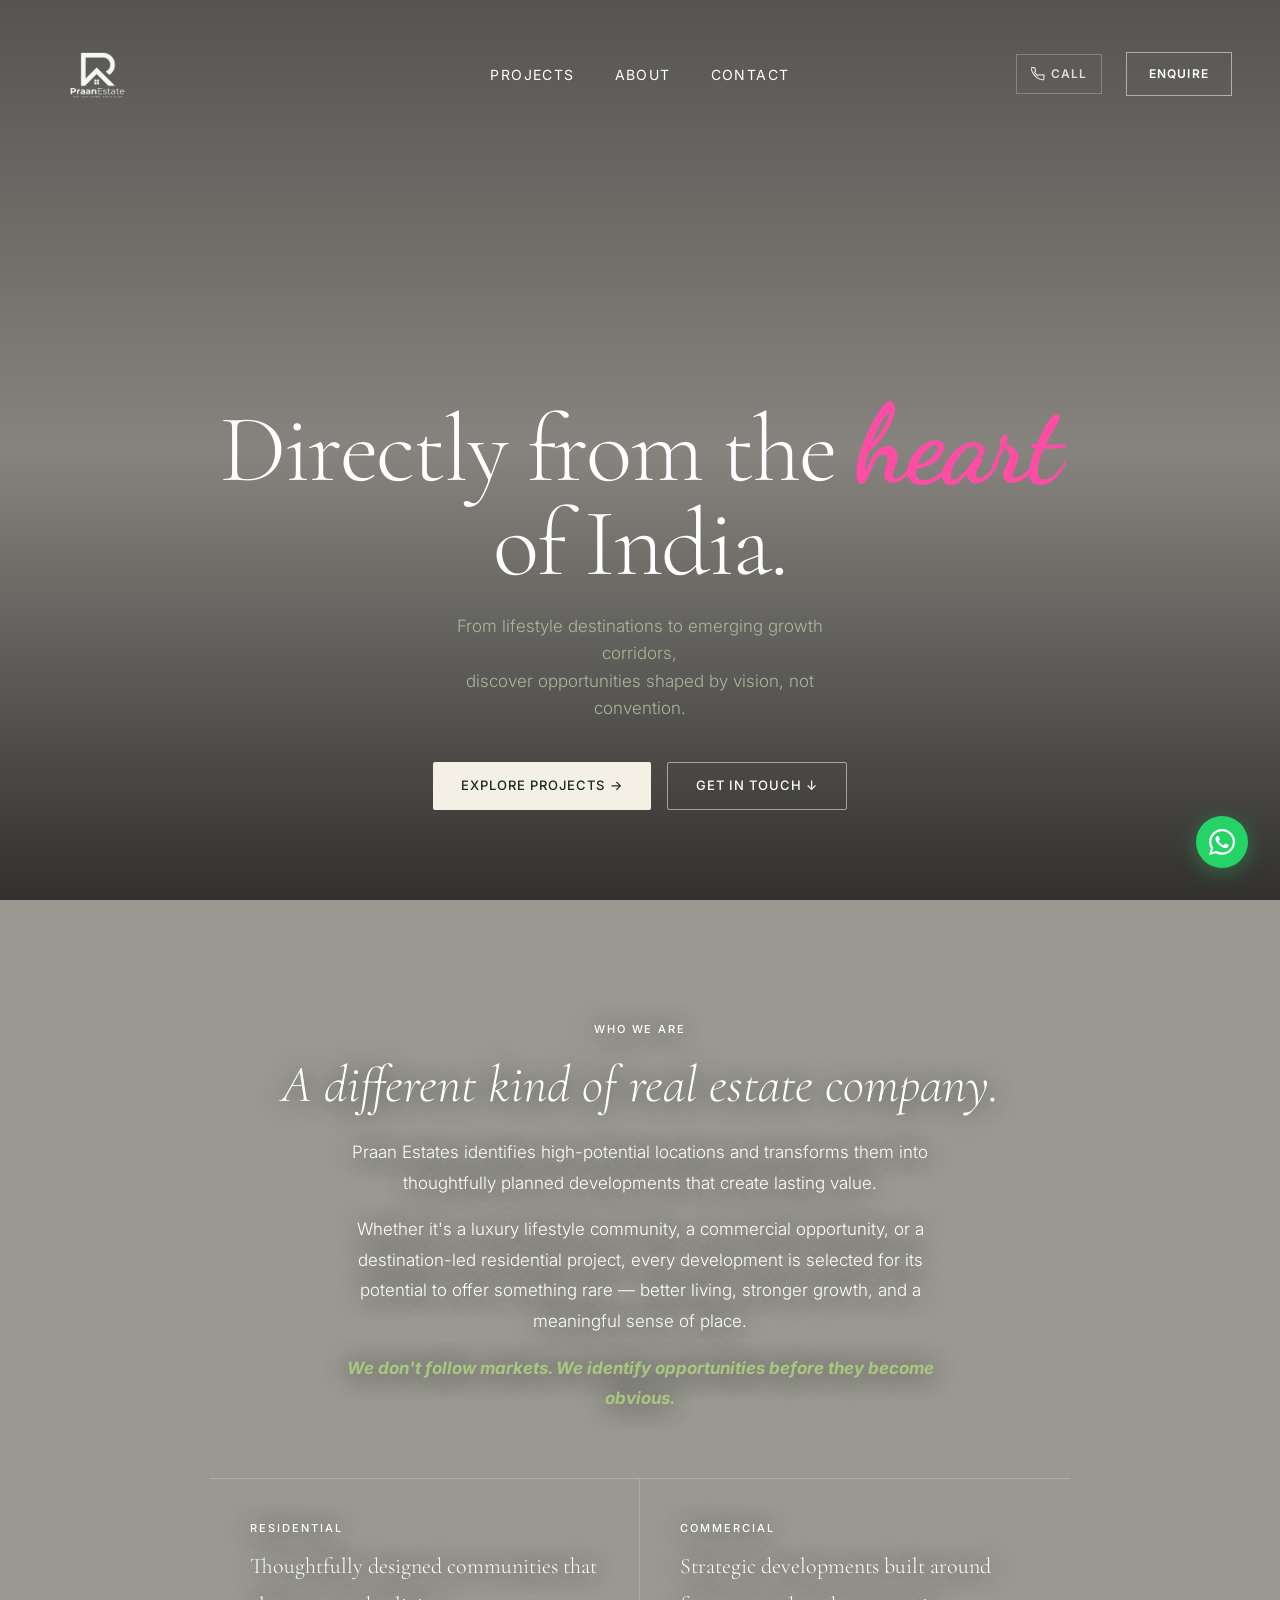
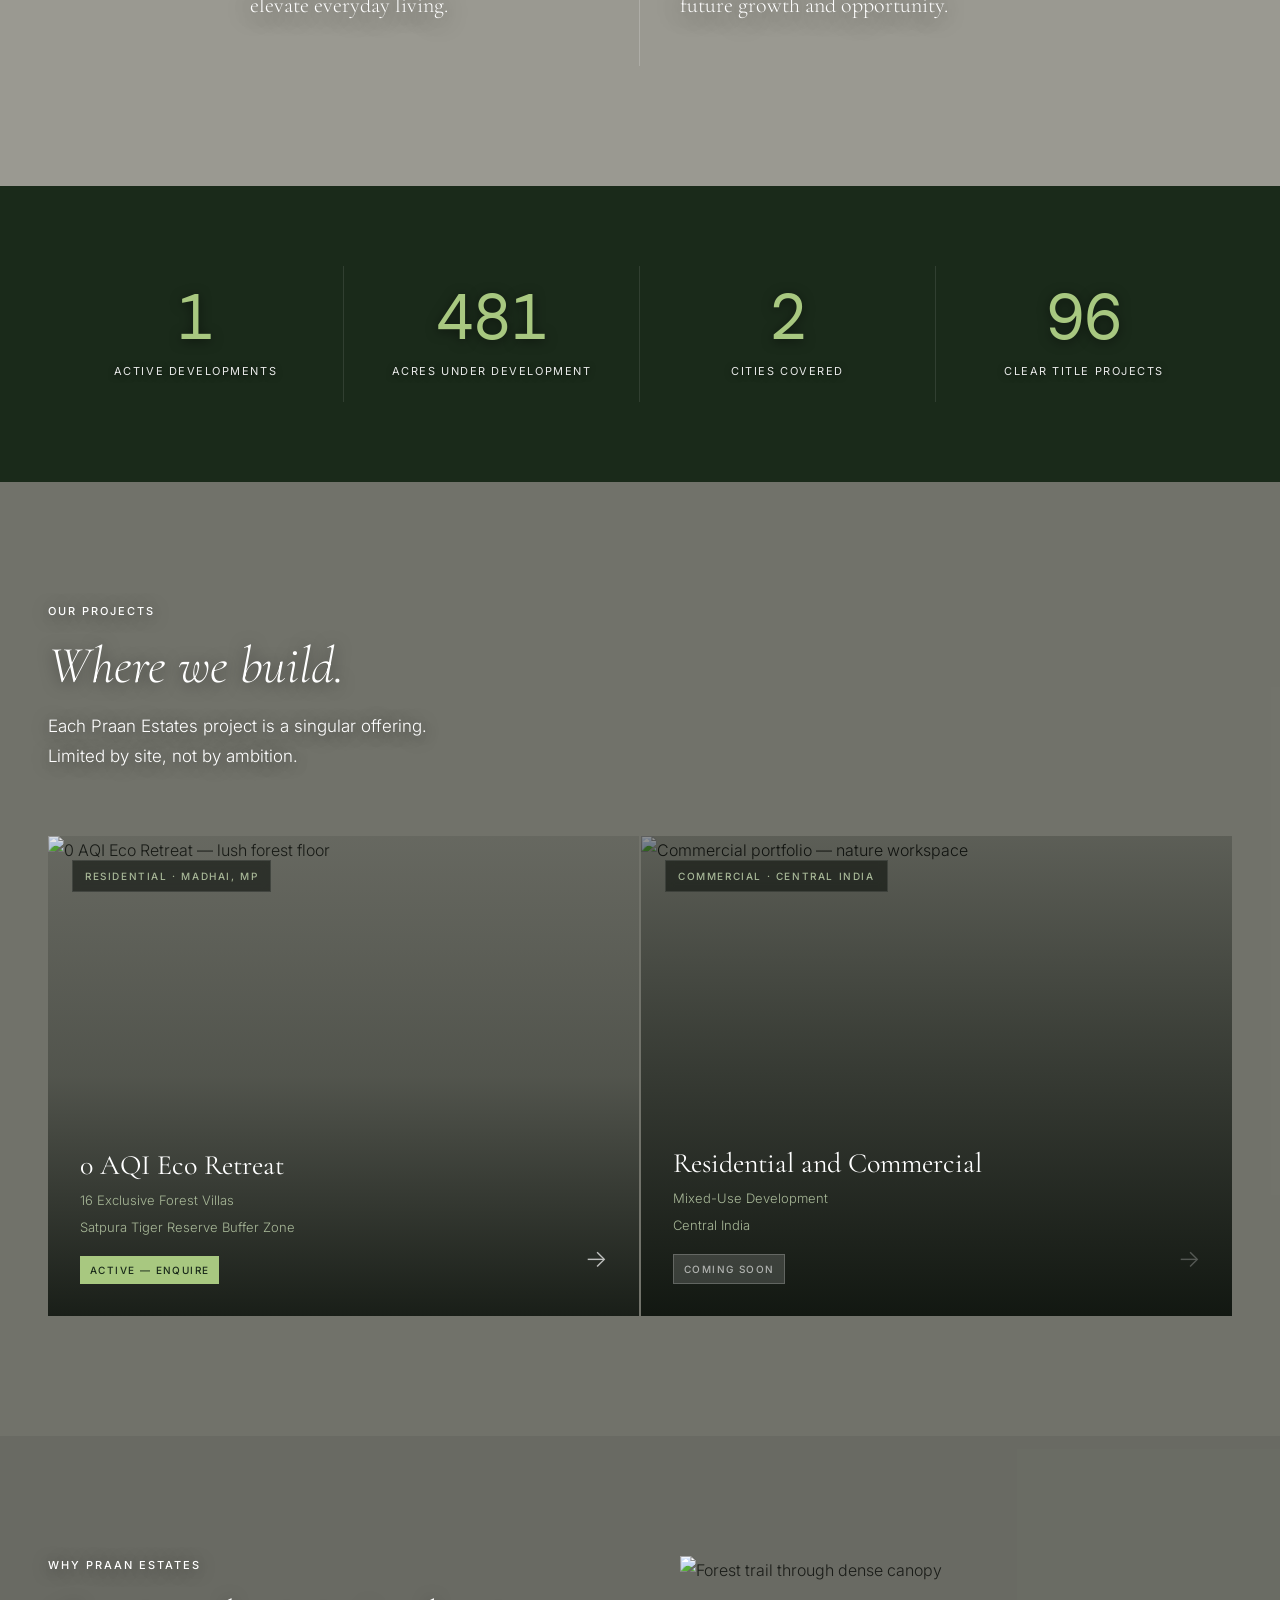
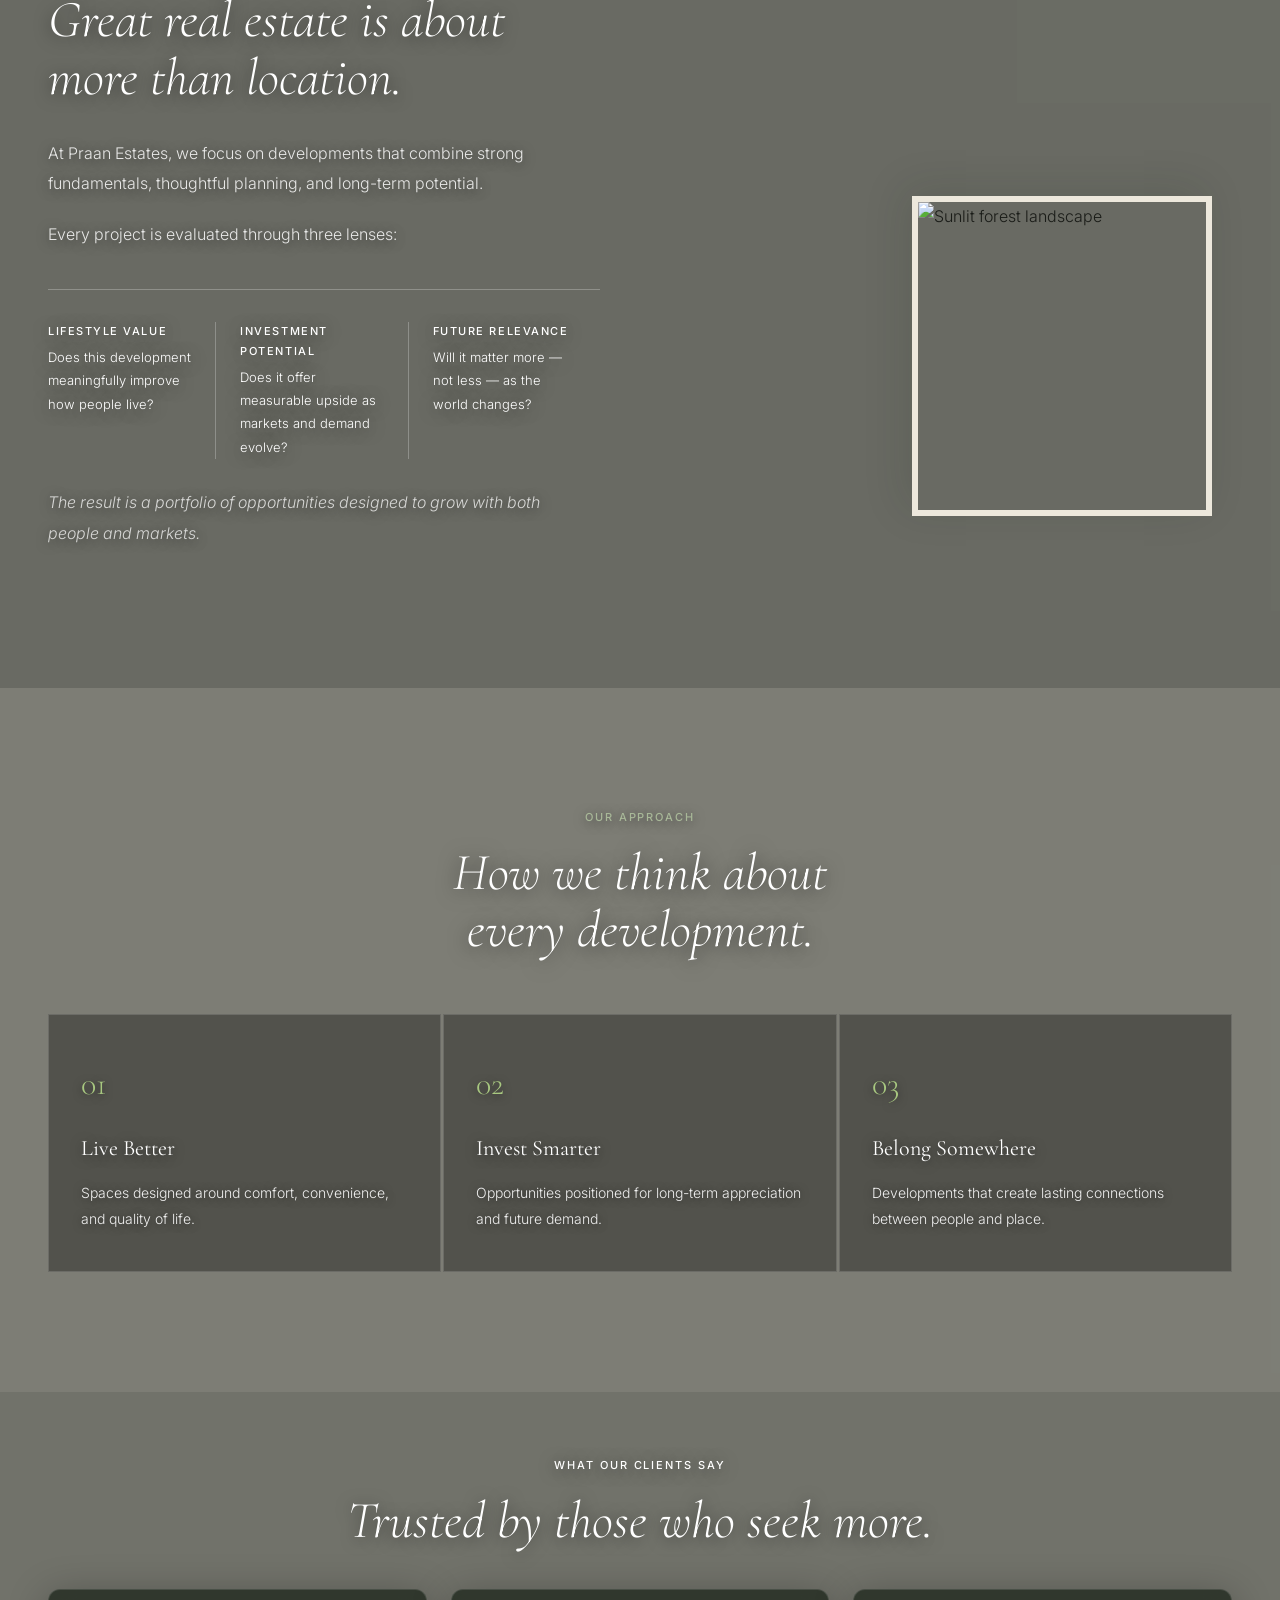
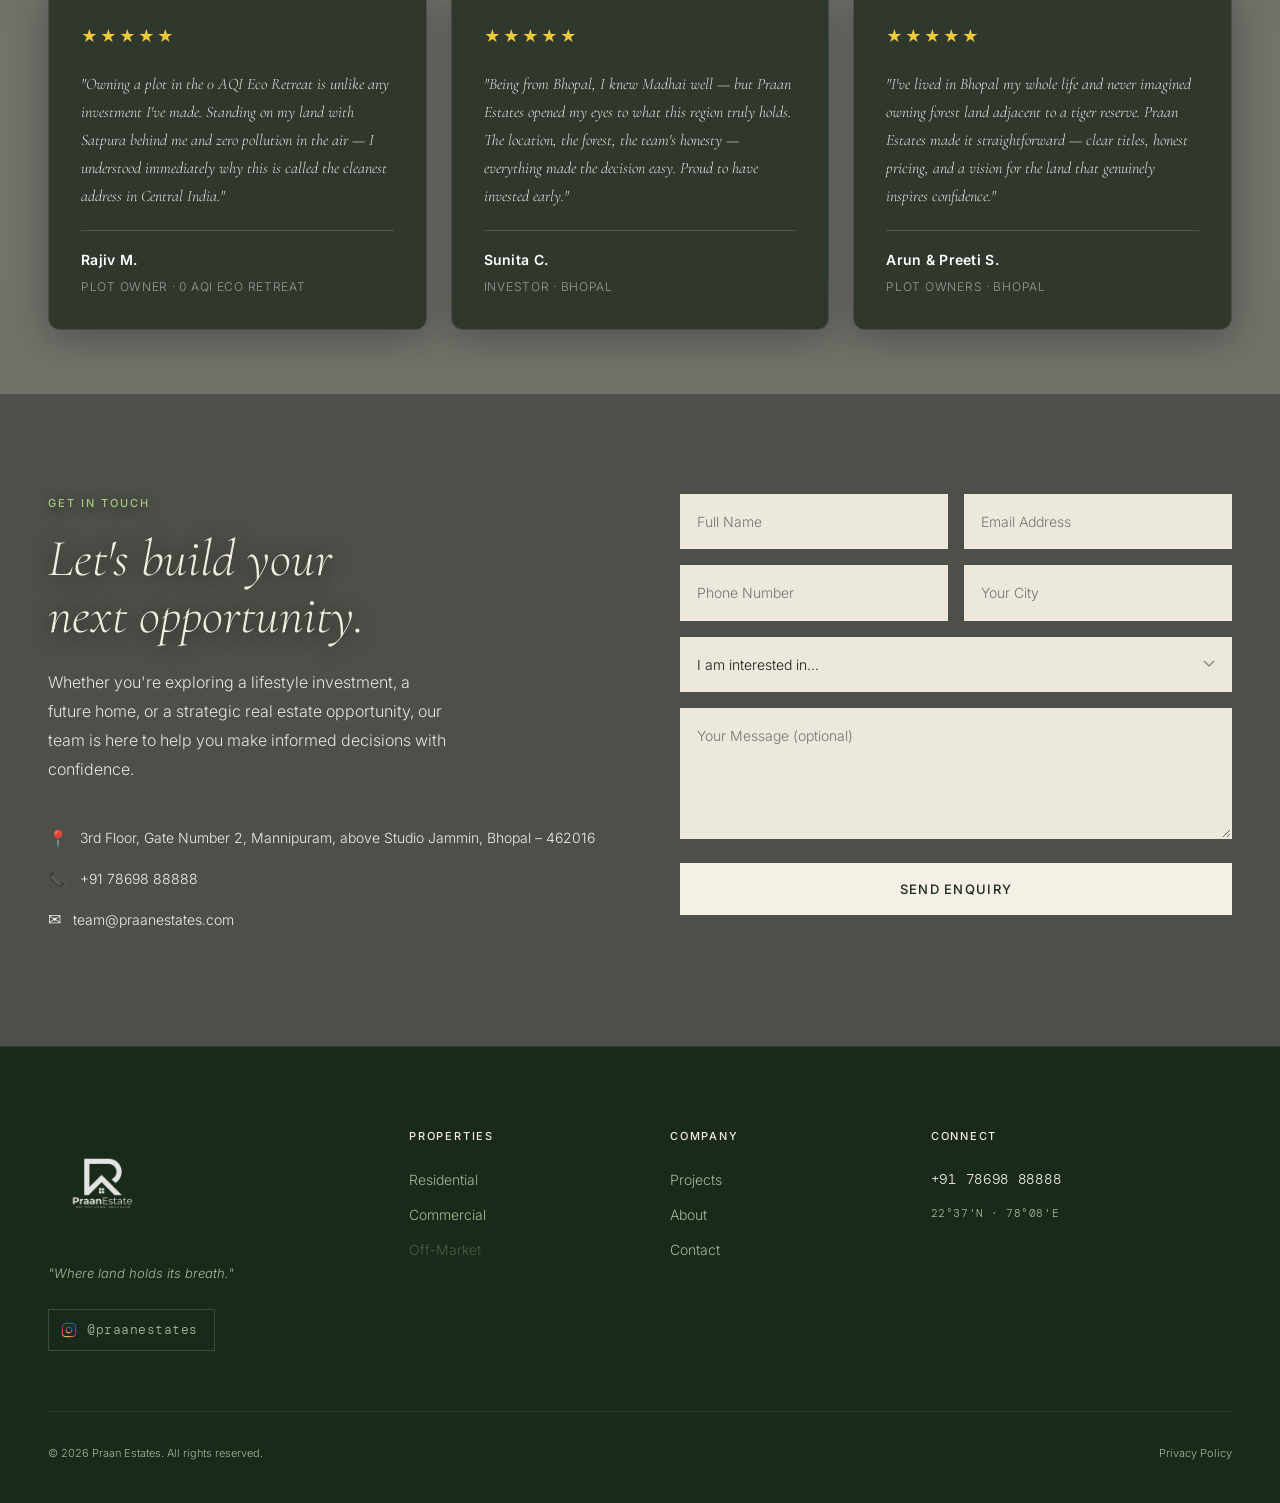
==== commit fda5fc9d: "Optimise images: reduce width 1400→1200, quality 72→60 across all pages Co-Authored-By: Claude Sonne" ====
--- a/index.html
+++ b/index.html
@@ -76,9 +76,9 @@
 <section class="hero" aria-label="Hero">
   <!-- Image slides -->
   <div class="hero-slides" aria-hidden="true">
-    <div class="hero-slide active" style="background-image: url('https://images.unsplash.com/photo-1448375240586-882707db888b?w=1400&q=72&fit=crop&auto=format&fm=webp')"></div>
-    <div class="hero-slide" style="background-image: url('https://images.unsplash.com/photo-1542273917363-3b1817f69a2d?w=1400&q=72&fit=crop&auto=format&fm=webp')"></div>
-    <div class="hero-slide" style="background-image: url('https://images.unsplash.com/photo-1456926631375-92c8ce872def?w=1400&q=72&fit=crop&crop=top&auto=format&fm=webp')"></div>
+    <div class="hero-slide active" style="background-image: url('https://images.unsplash.com/photo-1448375240586-882707db888b?w=1200&q=60&fit=crop&auto=format&fm=webp')"></div>
+    <div class="hero-slide" style="background-image: url('https://images.unsplash.com/photo-1542273917363-3b1817f69a2d?w=1200&q=60&fit=crop&auto=format&fm=webp')"></div>
+    <div class="hero-slide" style="background-image: url('https://images.unsplash.com/photo-1456926631375-92c8ce872def?w=1200&q=60&fit=crop&crop=top&auto=format&fm=webp')"></div>
   </div>
   <div class="hero-overlay" aria-hidden="true"></div>
 
@@ -166,7 +166,7 @@
       <!-- Card 1 — 0 AQI (Active) -->
       <a href="project-0aqi.html" class="project-card reveal">
         <div class="project-card-img-wrap">
-          <img src="https://images.unsplash.com/photo-1511497584788-876760111969?w=900&q=80&fit=crop" alt="0 AQI Eco Retreat — lush forest floor" loading="lazy">
+          <img src="https://images.unsplash.com/photo-1511497584788-876760111969?w=700&q=65&fit=crop" alt="0 AQI Eco Retreat — lush forest floor" loading="lazy">
           <div class="project-card-overlay"></div>
           <span class="project-card-tag">Residential · Madhai, MP</span>
         </div>
@@ -184,7 +184,7 @@
       <!-- Card 2 — Commercial (Coming Soon) -->
       <div class="project-card project-card-coming reveal reveal-delay-1">
         <div class="project-card-img-wrap">
-          <img src="https://images.unsplash.com/photo-1497366216548-37526070297c?w=900&q=80&fit=crop" alt="Commercial portfolio — nature workspace" loading="lazy" style="filter:brightness(0.7)">
+          <img src="https://images.unsplash.com/photo-1497366216548-37526070297c?w=700&q=65&fit=crop" alt="Commercial portfolio — nature workspace" loading="lazy" style="filter:brightness(0.7)">
           <div class="project-card-overlay" style="background: linear-gradient(to top, rgba(10,16,10,0.92) 0%, rgba(10,16,10,0.5) 60%, rgba(10,16,10,0.2) 100%)"></div>
           <span class="project-card-tag">Commercial · Central India</span>
         </div>
@@ -232,10 +232,10 @@
 
       <div class="nature-images reveal reveal-delay-2">
         <img class="nature-img-1"
-          src="https://images.unsplash.com/photo-1542202229-7d93c33f5d07?w=600&q=72&fit=crop&auto=format&fm=webp"
+          src="https://images.unsplash.com/photo-1542202229-7d93c33f5d07?w=500&q=60&fit=crop&auto=format&fm=webp"
           alt="Forest trail through dense canopy" loading="lazy">
         <img class="nature-img-2"
-          src="https://images.unsplash.com/photo-1448375240586-882707db888b?w=720&q=72&fit=crop&auto=format&fm=webp"
+          src="https://images.unsplash.com/photo-1448375240586-882707db888b?w=600&q=60&fit=crop&auto=format&fm=webp"
           alt="Sunlit forest landscape" loading="lazy">
       </div>
     </div>
--- a/css/main.css
+++ b/css/main.css
@@ -540,7 +540,7 @@
   position: relative;
   padding: 120px 0;
   text-align: center;
-  background-image: url('https://images.unsplash.com/photo-1600585154340-be6161a56a0c?w=1400&q=72&fit=crop&auto=format&fm=webp');
+  background-image: url('https://images.unsplash.com/photo-1600585154340-be6161a56a0c?w=1200&q=60&fit=crop&auto=format&fm=webp');
   background-size: cover;
   background-position: center;
   background-attachment: fixed;
@@ -663,7 +663,7 @@
 .projects-section {
   position: relative;
   padding: 120px 0;
-  background-image: url('https://images.unsplash.com/photo-1469474968028-56623f02e42e?w=1400&q=72&fit=crop&auto=format&fm=webp');
+  background-image: url('https://images.unsplash.com/photo-1469474968028-56623f02e42e?w=1200&q=60&fit=crop&auto=format&fm=webp');
   background-size: cover;
   background-position: center;
   background-attachment: fixed;
@@ -806,7 +806,7 @@
 .nature-section {
   position: relative;
   padding: 120px 0;
-  background-image: url('https://images.unsplash.com/photo-1448375240586-882707db888b?w=1400&q=72&fit=crop&auto=format&fm=webp');
+  background-image: url('https://images.unsplash.com/photo-1448375240586-882707db888b?w=1200&q=60&fit=crop&auto=format&fm=webp');
   background-size: cover;
   background-position: center;
   background-attachment: fixed;
@@ -919,7 +919,7 @@
 .reviews-section {
   position: relative;
   padding: 64px 0;
-  background-image: url('https://images.unsplash.com/photo-1513836279014-a89f7a76ae86?w=1400&q=72&fit=crop&auto=format&fm=webp');
+  background-image: url('https://images.unsplash.com/photo-1513836279014-a89f7a76ae86?w=1200&q=60&fit=crop&auto=format&fm=webp');
   background-size: cover;
   background-position: center;
   background-attachment: fixed;
@@ -1059,7 +1059,7 @@
 .contact-section {
   position: relative;
   padding: 100px 0;
-  background-image: url('https://images.unsplash.com/photo-1449158743715-0a90ebb6d2d8?w=1400&q=72&fit=crop&auto=format&fm=webp');
+  background-image: url('https://images.unsplash.com/photo-1449158743715-0a90ebb6d2d8?w=1200&q=60&fit=crop&auto=format&fm=webp');
   background-size: cover;
   background-position: center;
   background-attachment: fixed;
--- a/css/aqi.css
+++ b/css/aqi.css
@@ -2,7 +2,7 @@
 .aqi-section {
   position: relative;
   padding: 120px 0;
-  background-image: url('https://images.unsplash.com/photo-1542273917363-3b1817f69a2d?w=1400&q=72&fit=crop&auto=format&fm=webp');
+  background-image: url('https://images.unsplash.com/photo-1542273917363-3b1817f69a2d?w=1200&q=60&fit=crop&auto=format&fm=webp');
   background-size: cover;
   background-position: center;
   background-attachment: fixed;
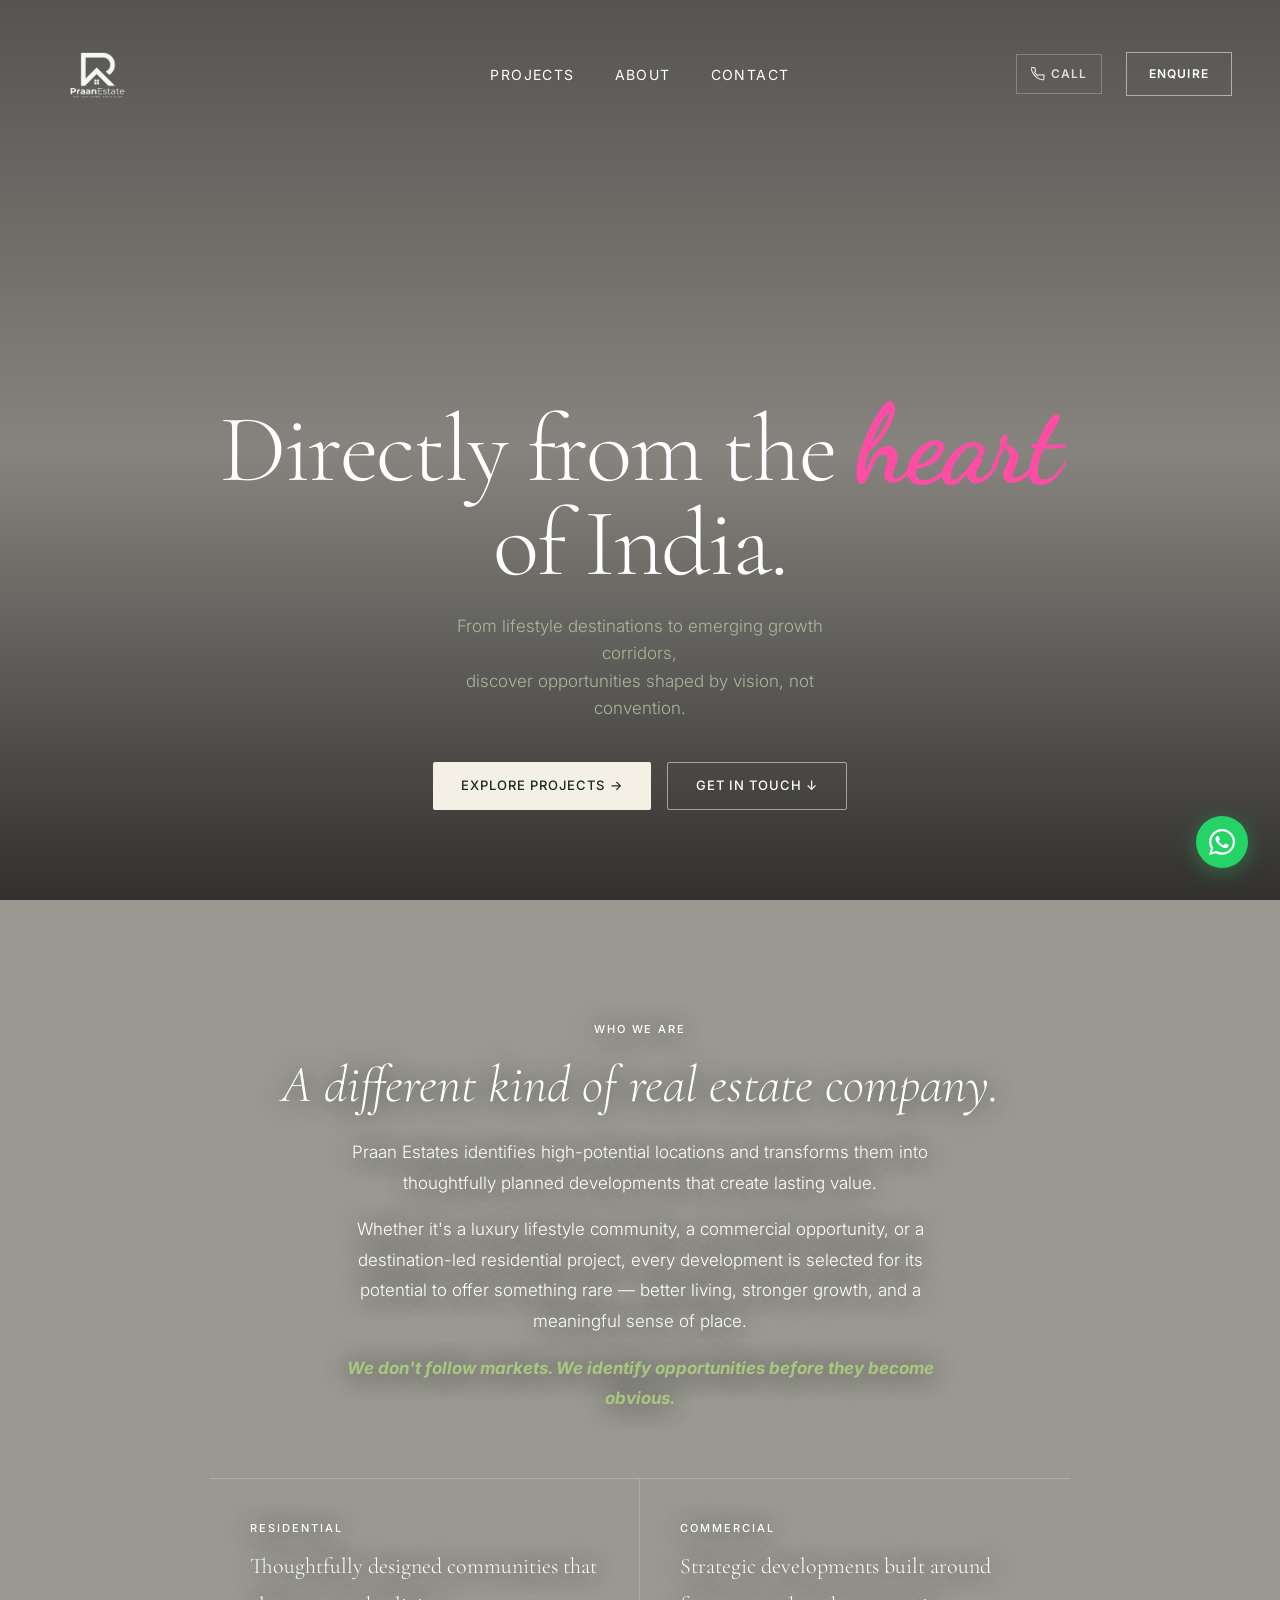
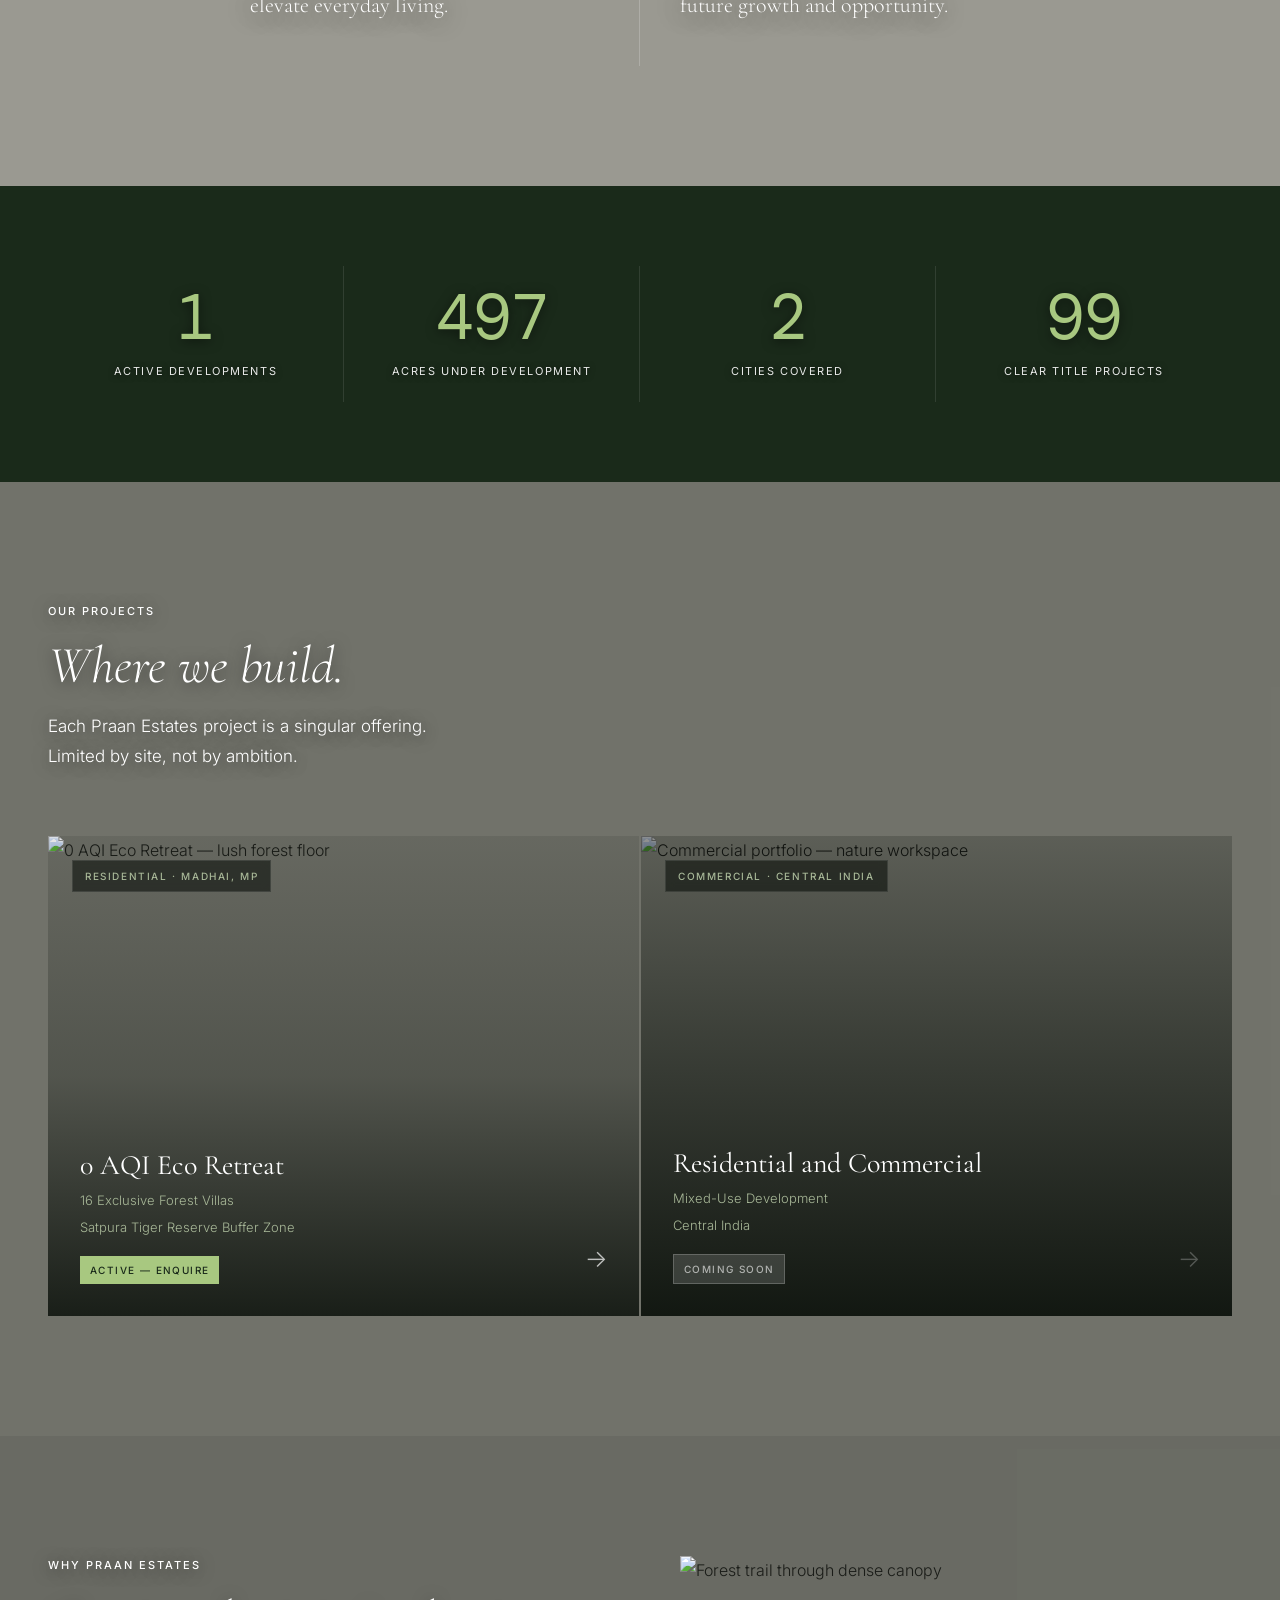
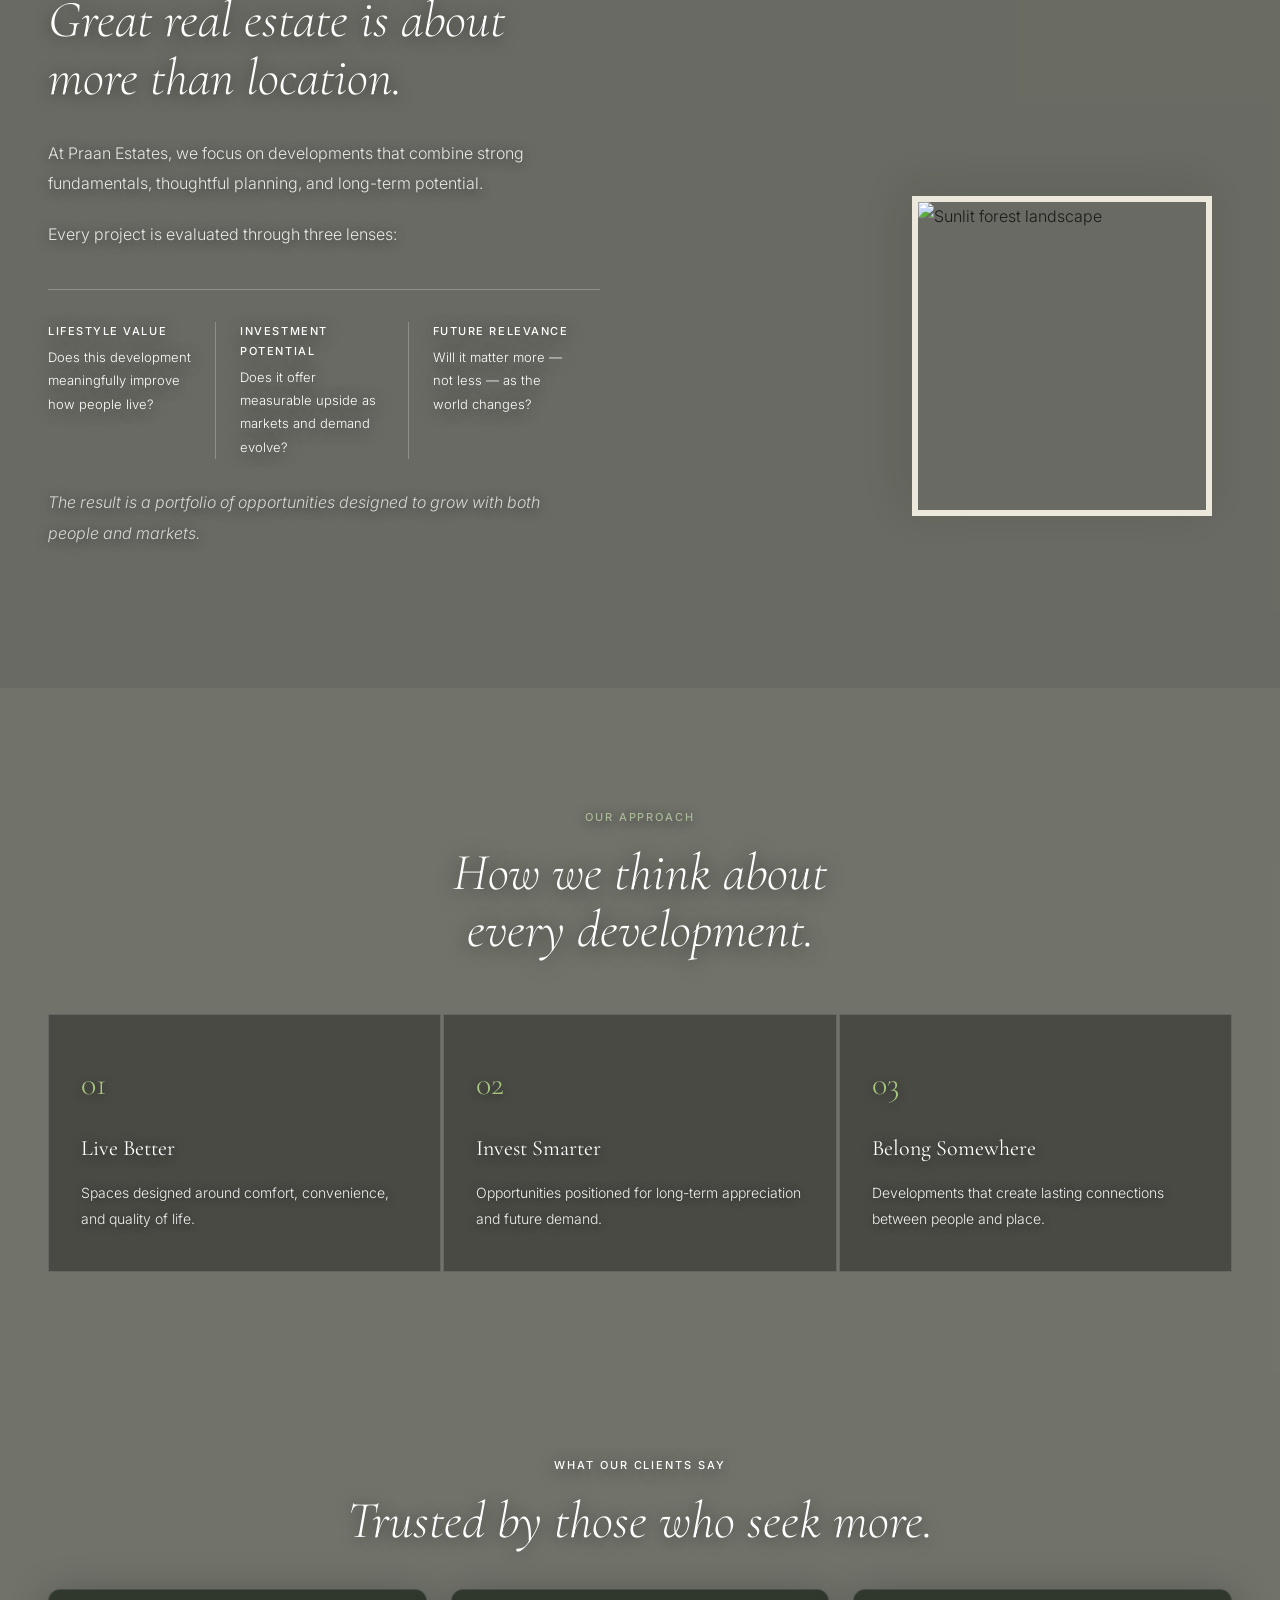
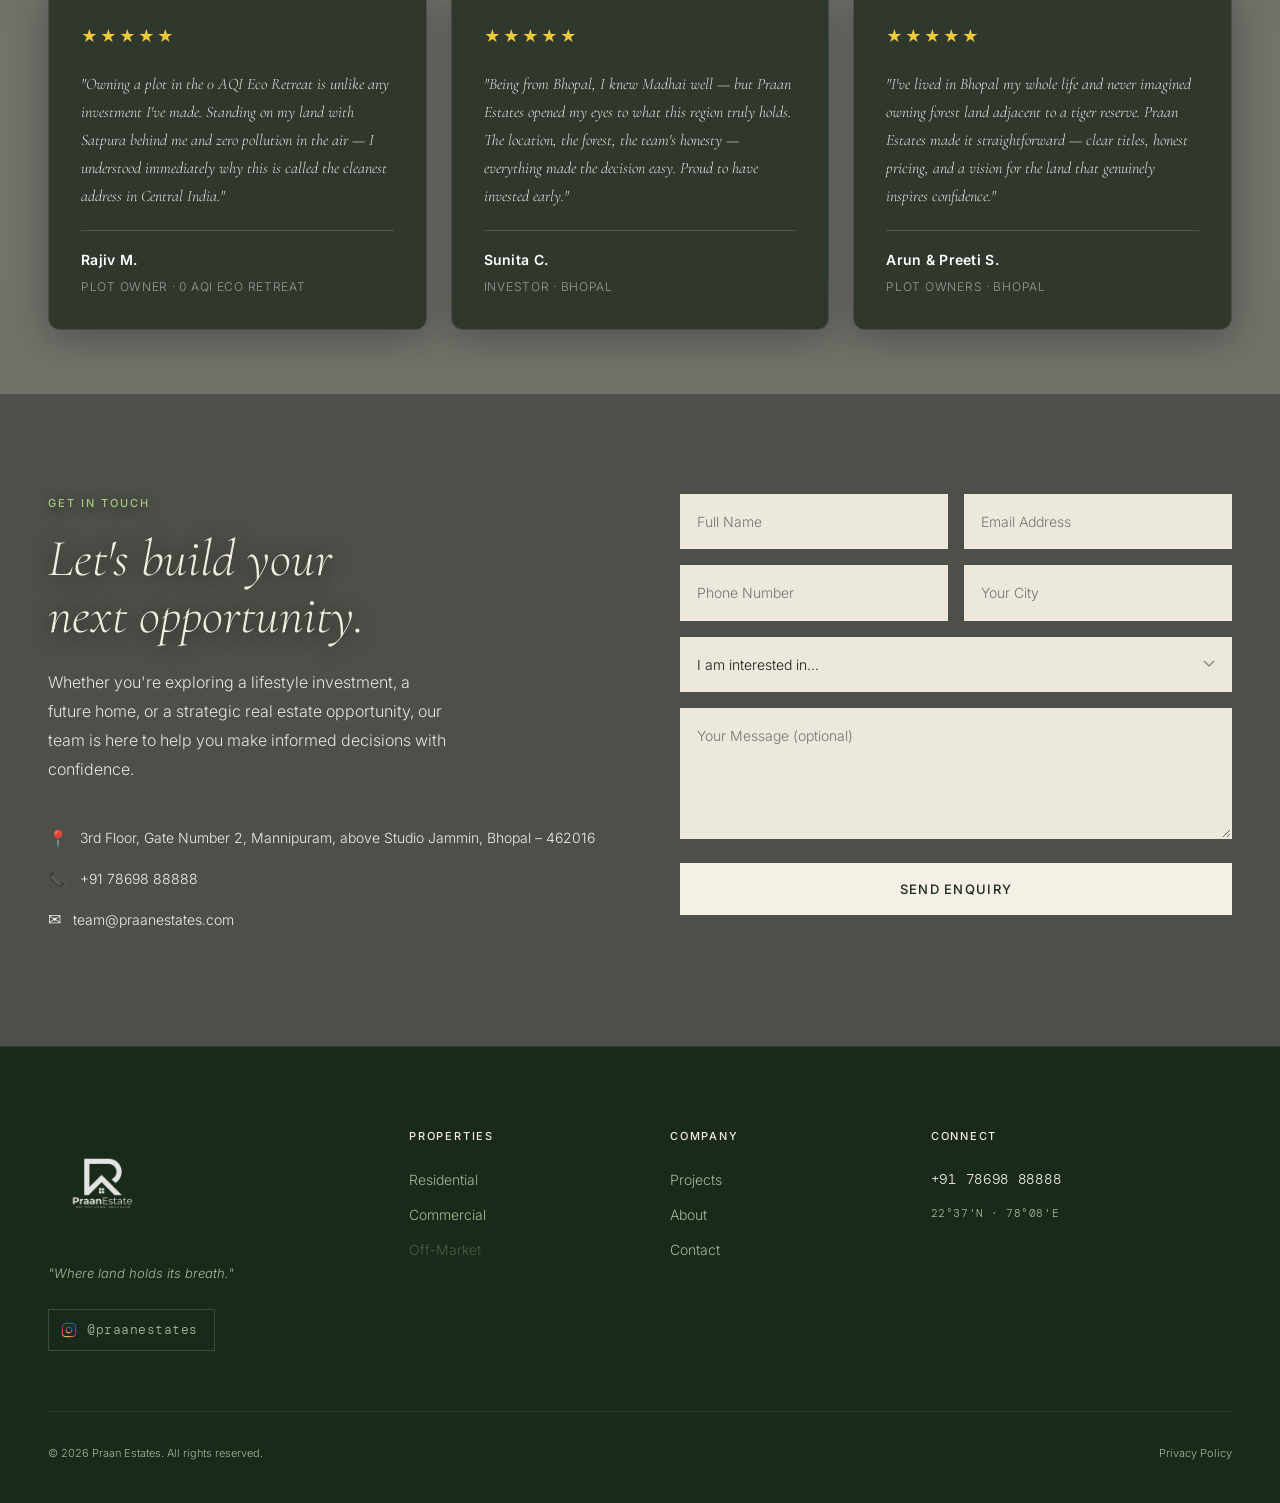
==== commit 6a0615a0: "Update section backgrounds, villa gallery images, and subtagline styling - Projects section bg: rive" ====
--- a/index.html
+++ b/index.html
@@ -243,7 +243,7 @@
 </section>
 
 <!-- ===== SECTION 7: THREE PILLARS ===== -->
-<section class="aqi-section" aria-label="Three Pillars">
+<section class="aqi-section" aria-label="Three Pillars" style="background-image: url('https://images.unsplash.com/photo-1770739505082-f41ceb28fb5b?w=1200&q=60&fit=crop&auto=format&fm=webp');">
   <div class="container">
     <div class="aqi-header reveal">
       <span class="eyebrow eyebrow-dark">Our Approach</span>
--- a/css/main.css
+++ b/css/main.css
@@ -663,7 +663,7 @@
 .projects-section {
   position: relative;
   padding: 120px 0;
-  background-image: url('https://images.unsplash.com/photo-1469474968028-56623f02e42e?w=1200&q=60&fit=crop&auto=format&fm=webp');
+  background-image: url('https://images.unsplash.com/photo-1777914467433-684a0f2c724b?w=1200&q=60&fit=crop&auto=format&fm=webp');
   background-size: cover;
   background-position: center;
   background-attachment: fixed;
--- a/css/aqi.css
+++ b/css/aqi.css
@@ -6,16 +6,18 @@
   background-size: cover;
   background-position: center;
   background-attachment: fixed;
-  isolation: isolate;
 }
 
 .aqi-section::before {
   content: '';
   position: absolute;
   inset: 0;
-  background: rgba(6, 12, 6, 0.50);
-  z-index: -1;
-}
+  background: rgba(6, 12, 6, 0.55);
+  z-index: 0;
+}
+
+.aqi-section > .container,
+.aqi-section > * { position: relative; z-index: 1; }
 
 .aqi-section-inner {
   max-width: 660px;
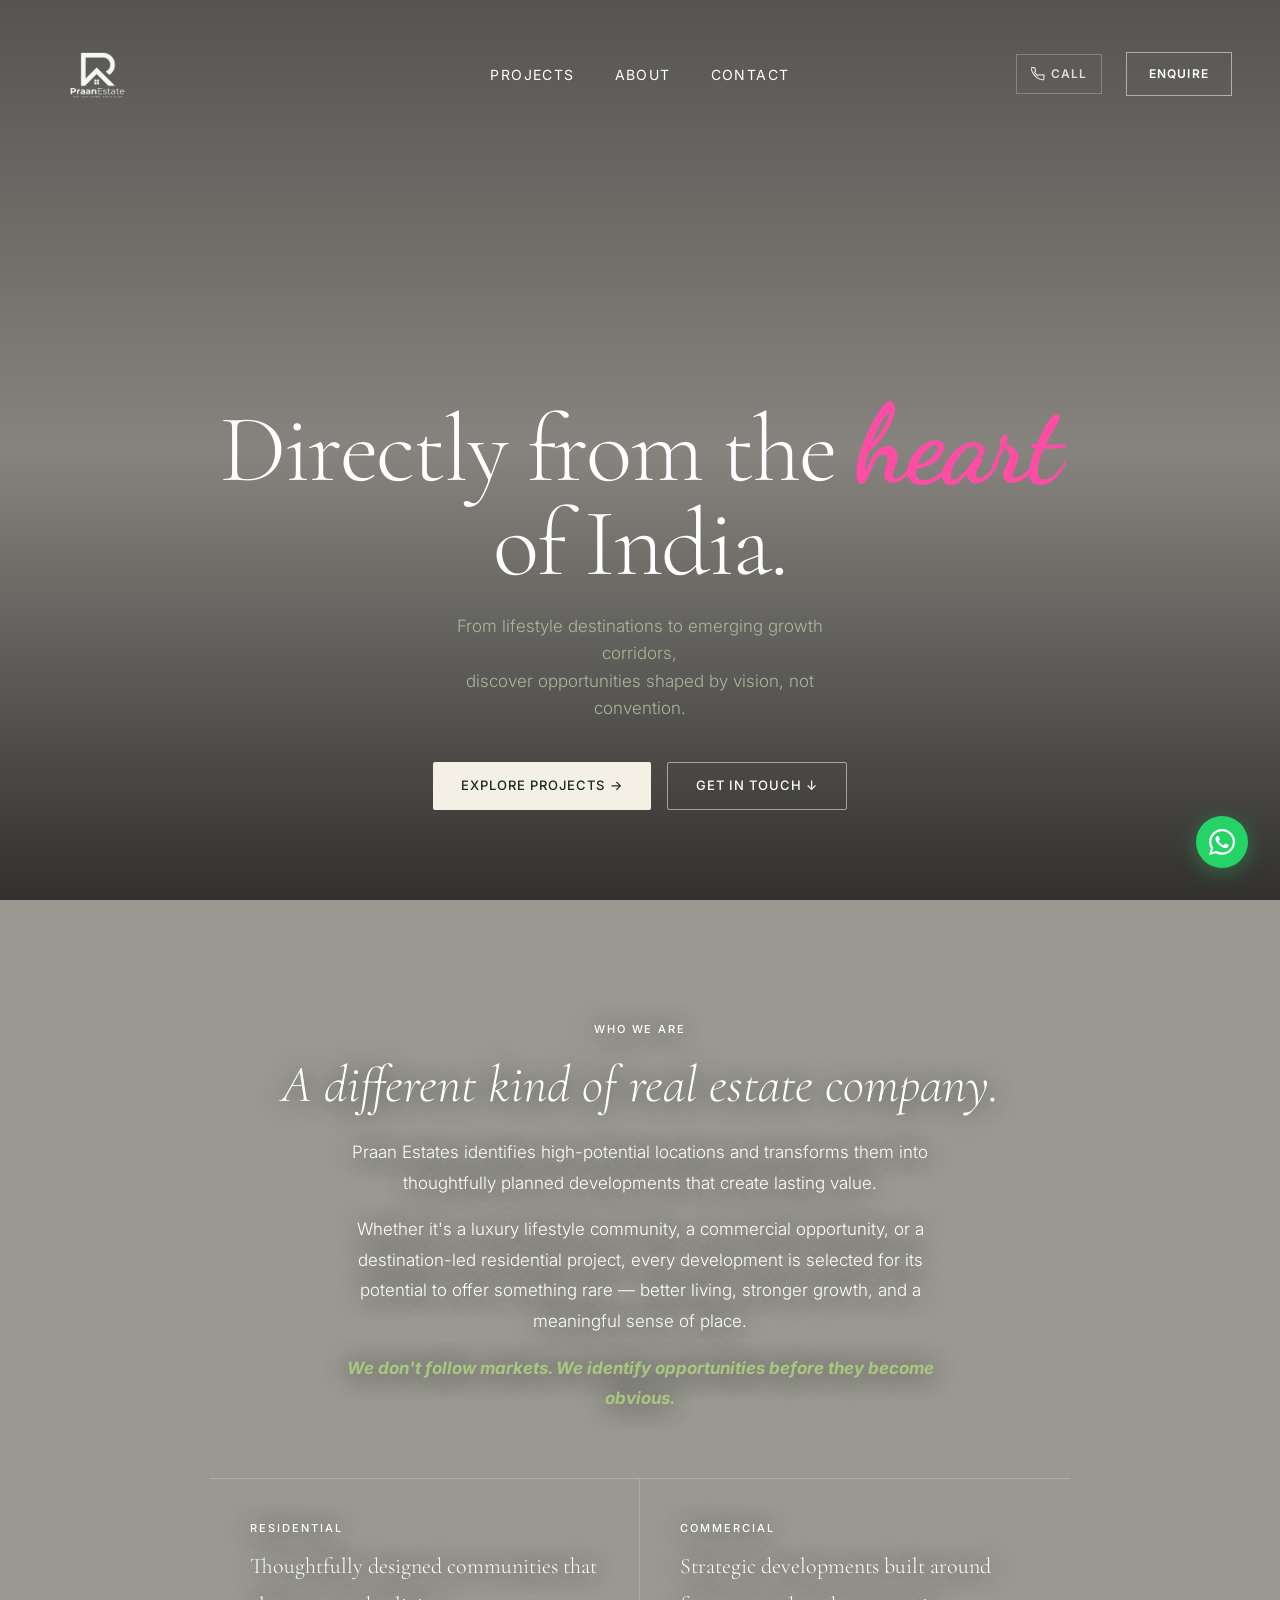
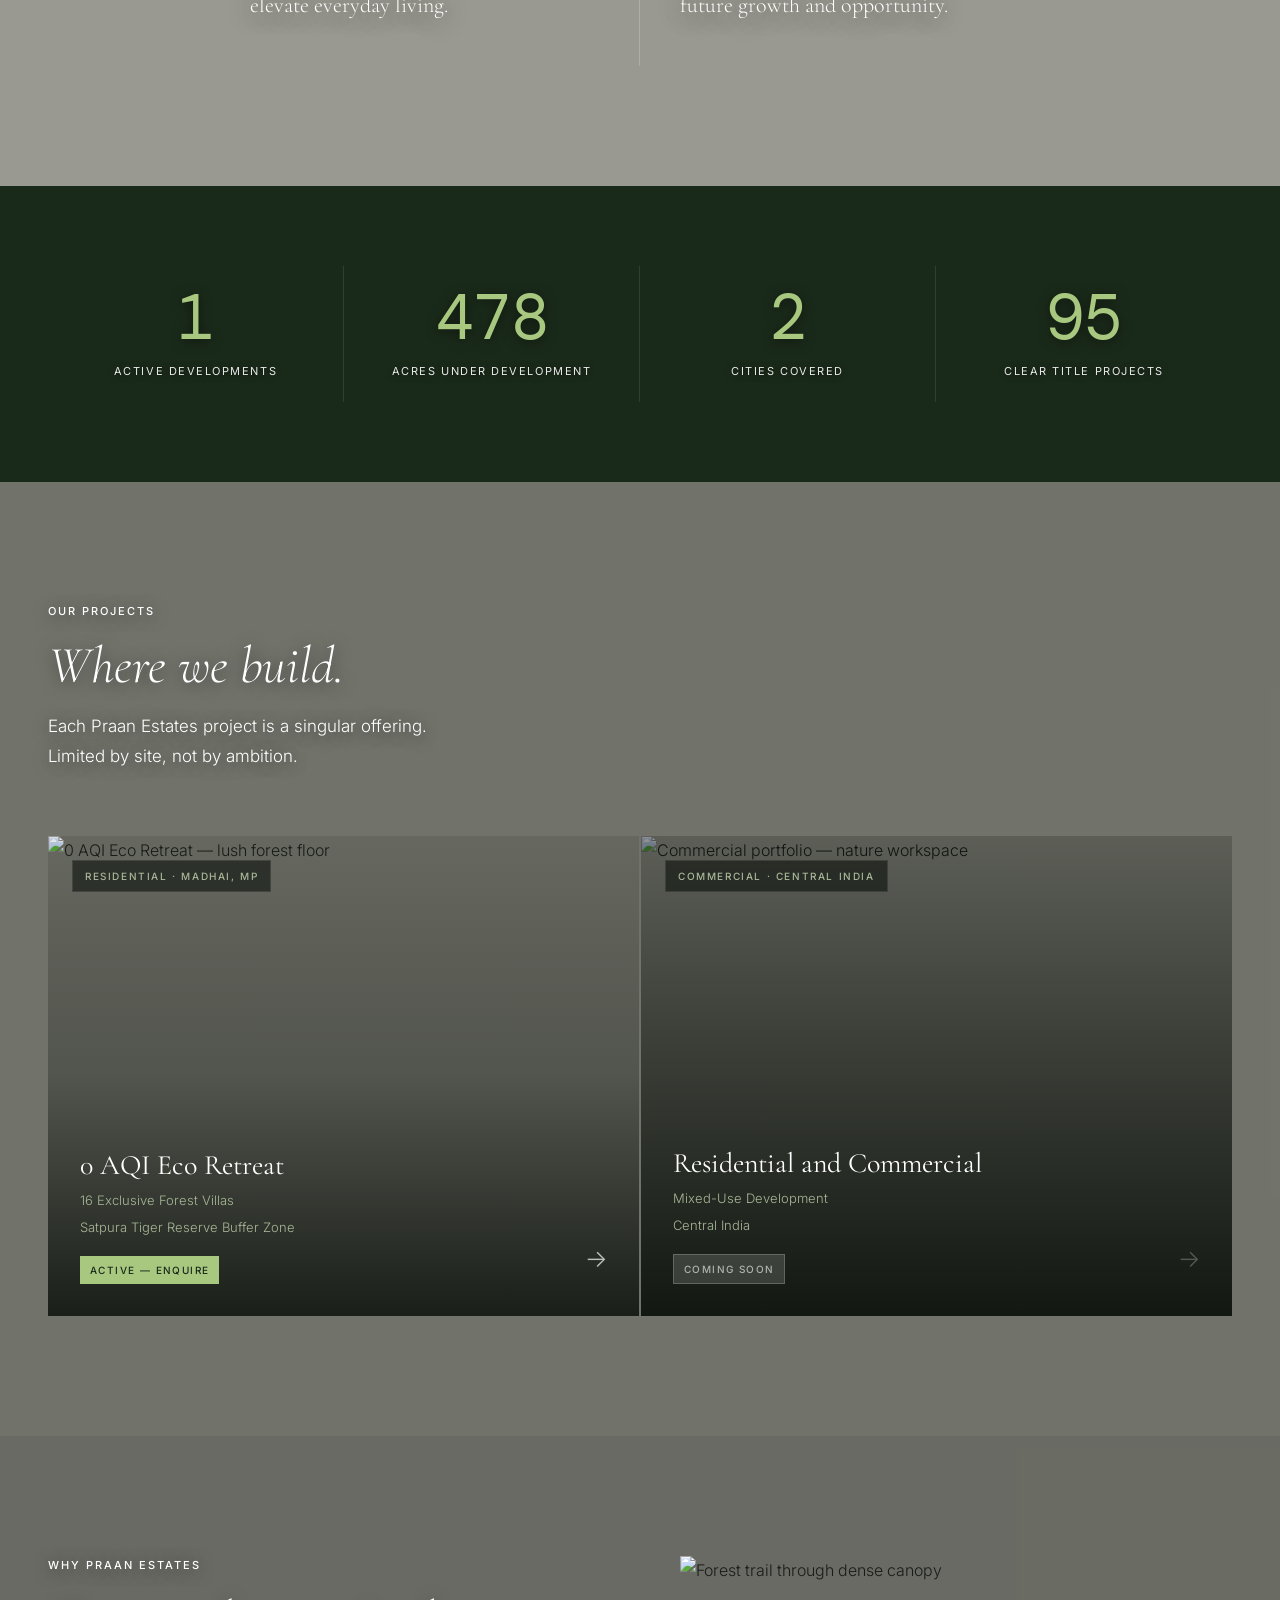
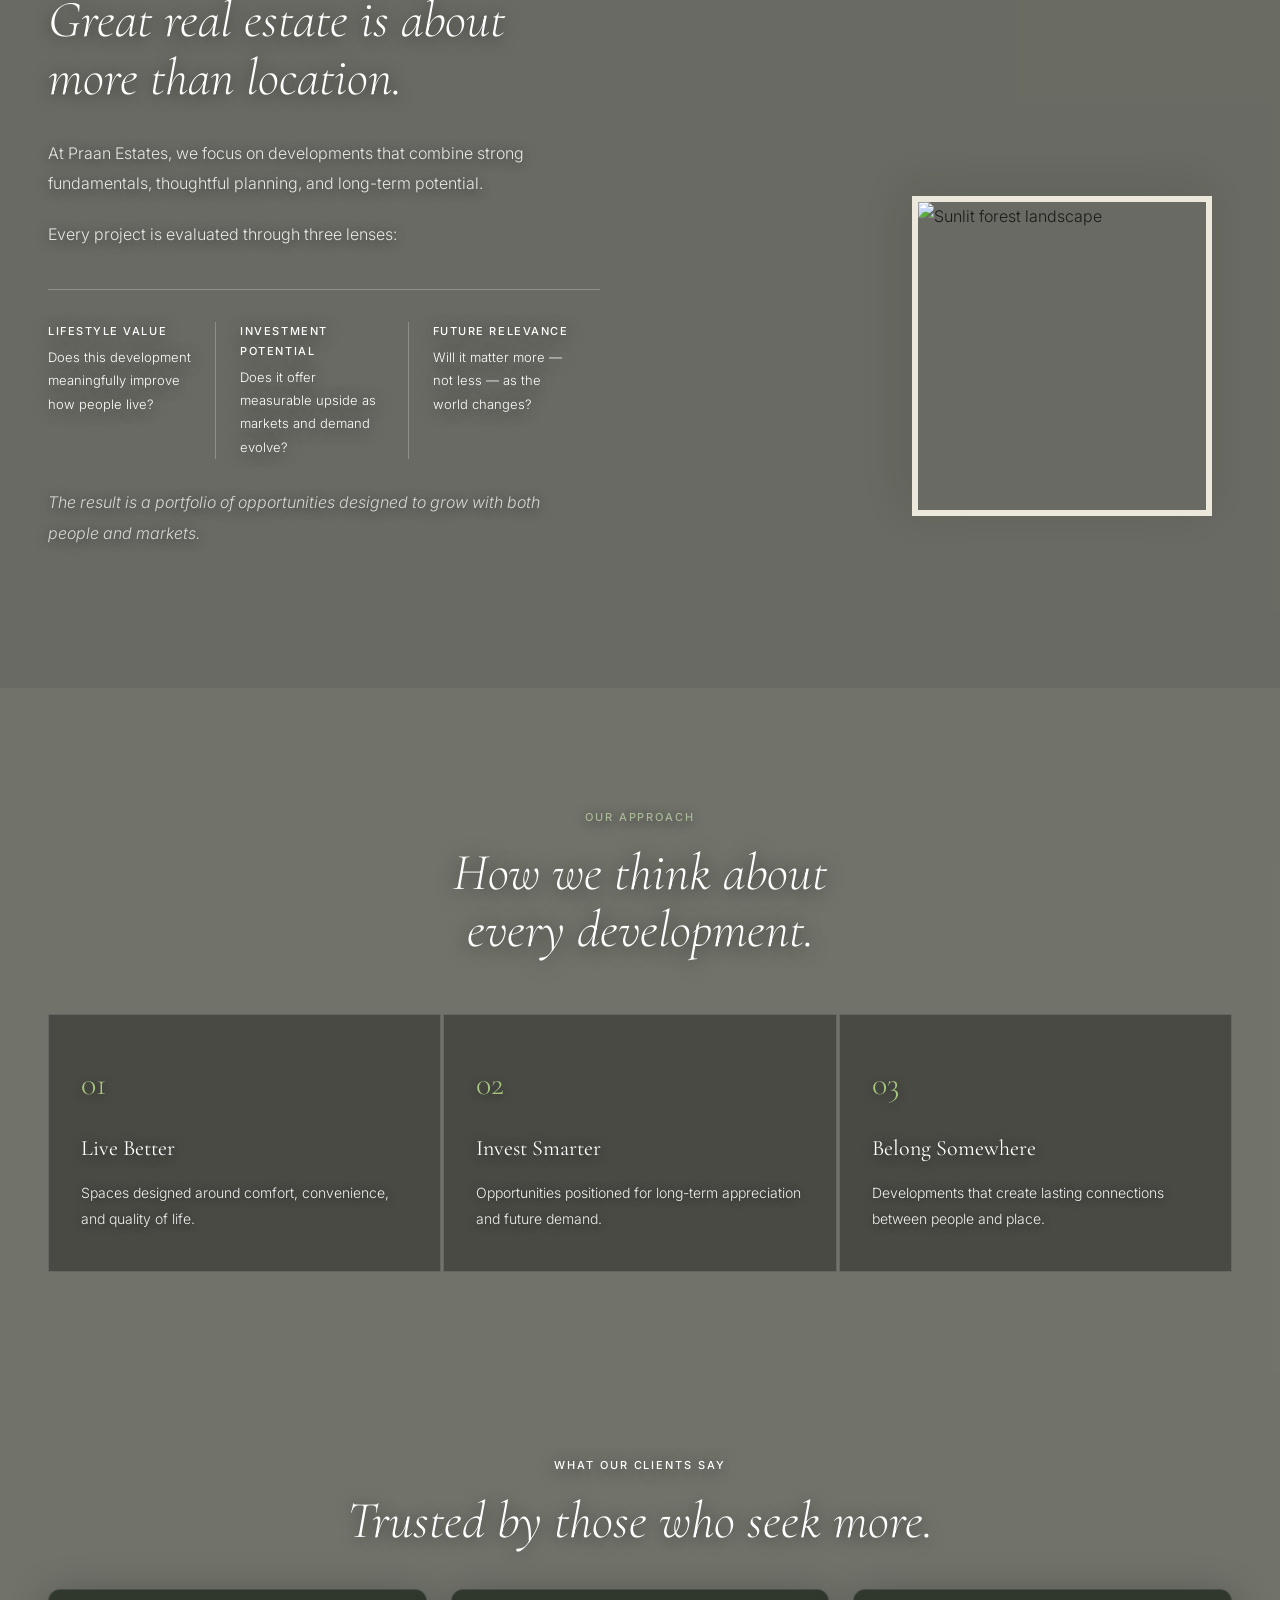
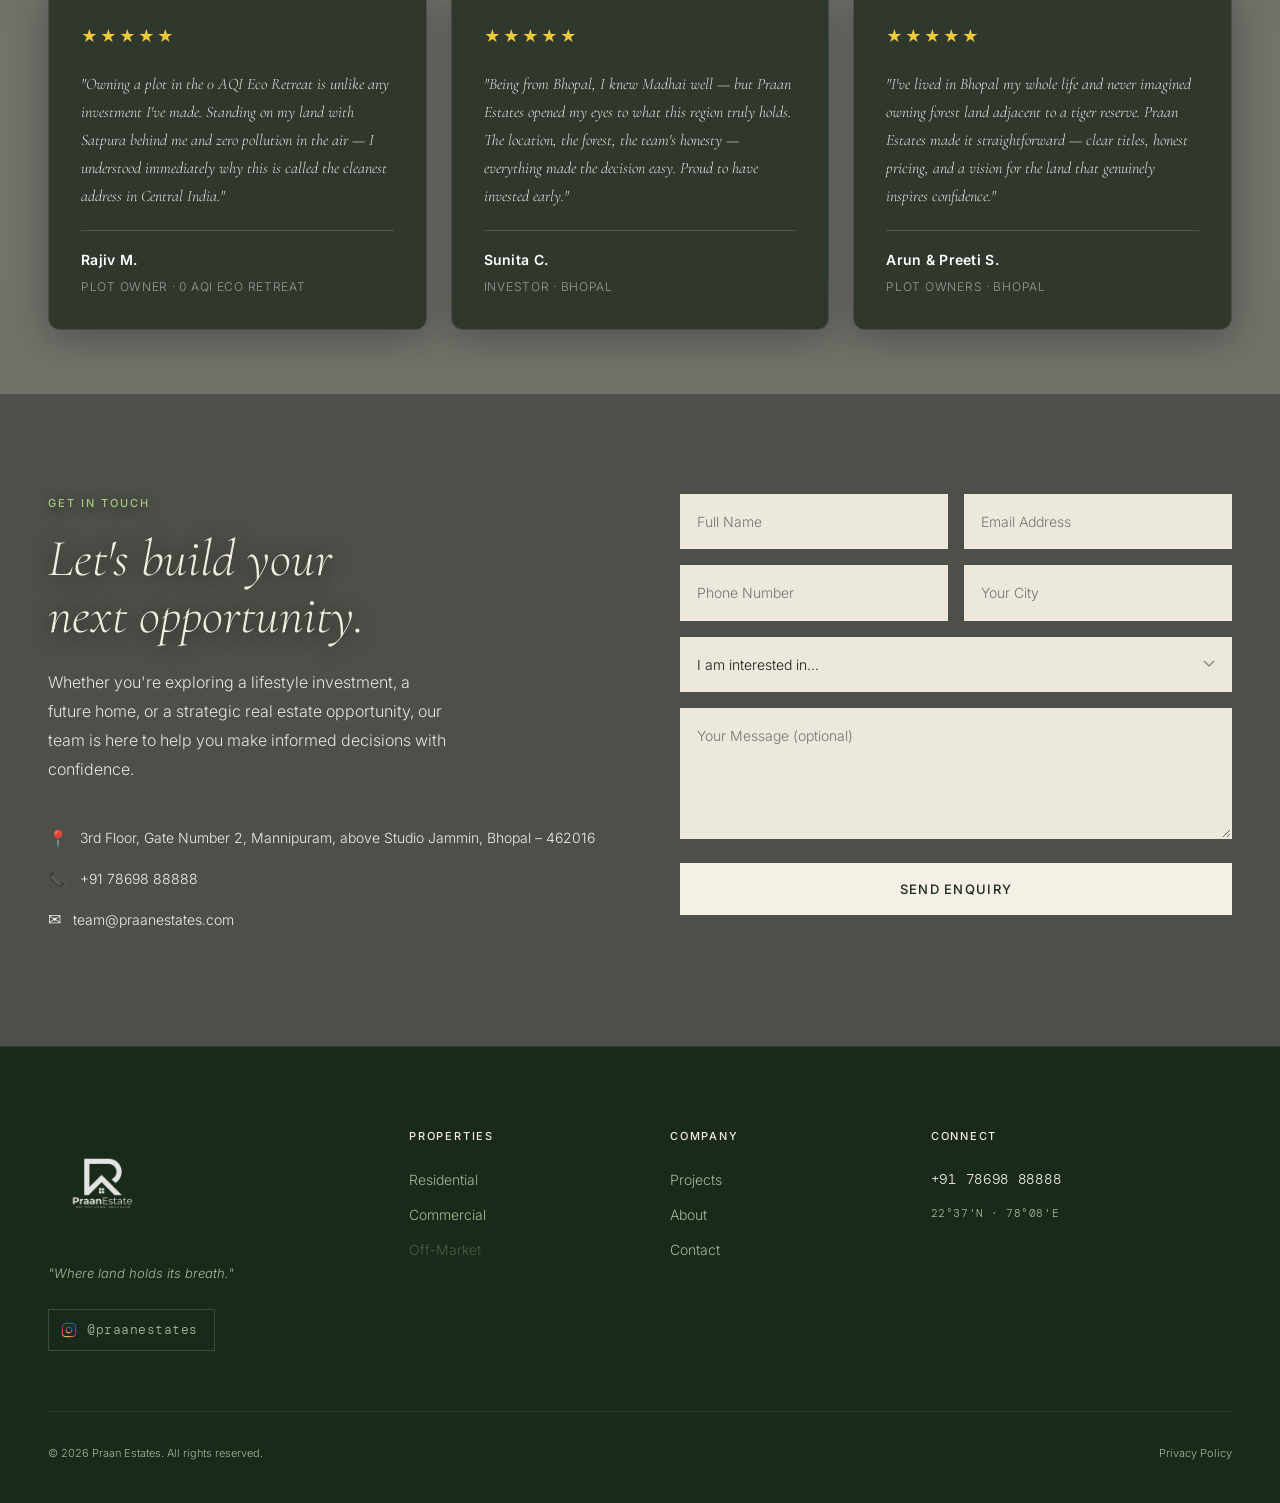
==== commit ad9a77bd: "Add urban villa image as first hero slide on homepage Co-Authored-By: Claude Sonnet 4.6 <noreply@ant" ====
--- a/index.html
+++ b/index.html
@@ -76,7 +76,8 @@
 <section class="hero" aria-label="Hero">
   <!-- Image slides -->
   <div class="hero-slides" aria-hidden="true">
-    <div class="hero-slide active" style="background-image: url('https://images.unsplash.com/photo-1448375240586-882707db888b?w=1200&q=60&fit=crop&auto=format&fm=webp')"></div>
+    <div class="hero-slide active" style="background-image: url('assets/images/villaherosection.png'); background-position: center;"></div>
+    <div class="hero-slide" style="background-image: url('https://images.unsplash.com/photo-1448375240586-882707db888b?w=1200&q=60&fit=crop&auto=format&fm=webp')"></div>
     <div class="hero-slide" style="background-image: url('https://images.unsplash.com/photo-1542273917363-3b1817f69a2d?w=1200&q=60&fit=crop&auto=format&fm=webp')"></div>
     <div class="hero-slide" style="background-image: url('https://images.unsplash.com/photo-1456926631375-92c8ce872def?w=1200&q=60&fit=crop&crop=top&auto=format&fm=webp')"></div>
   </div>
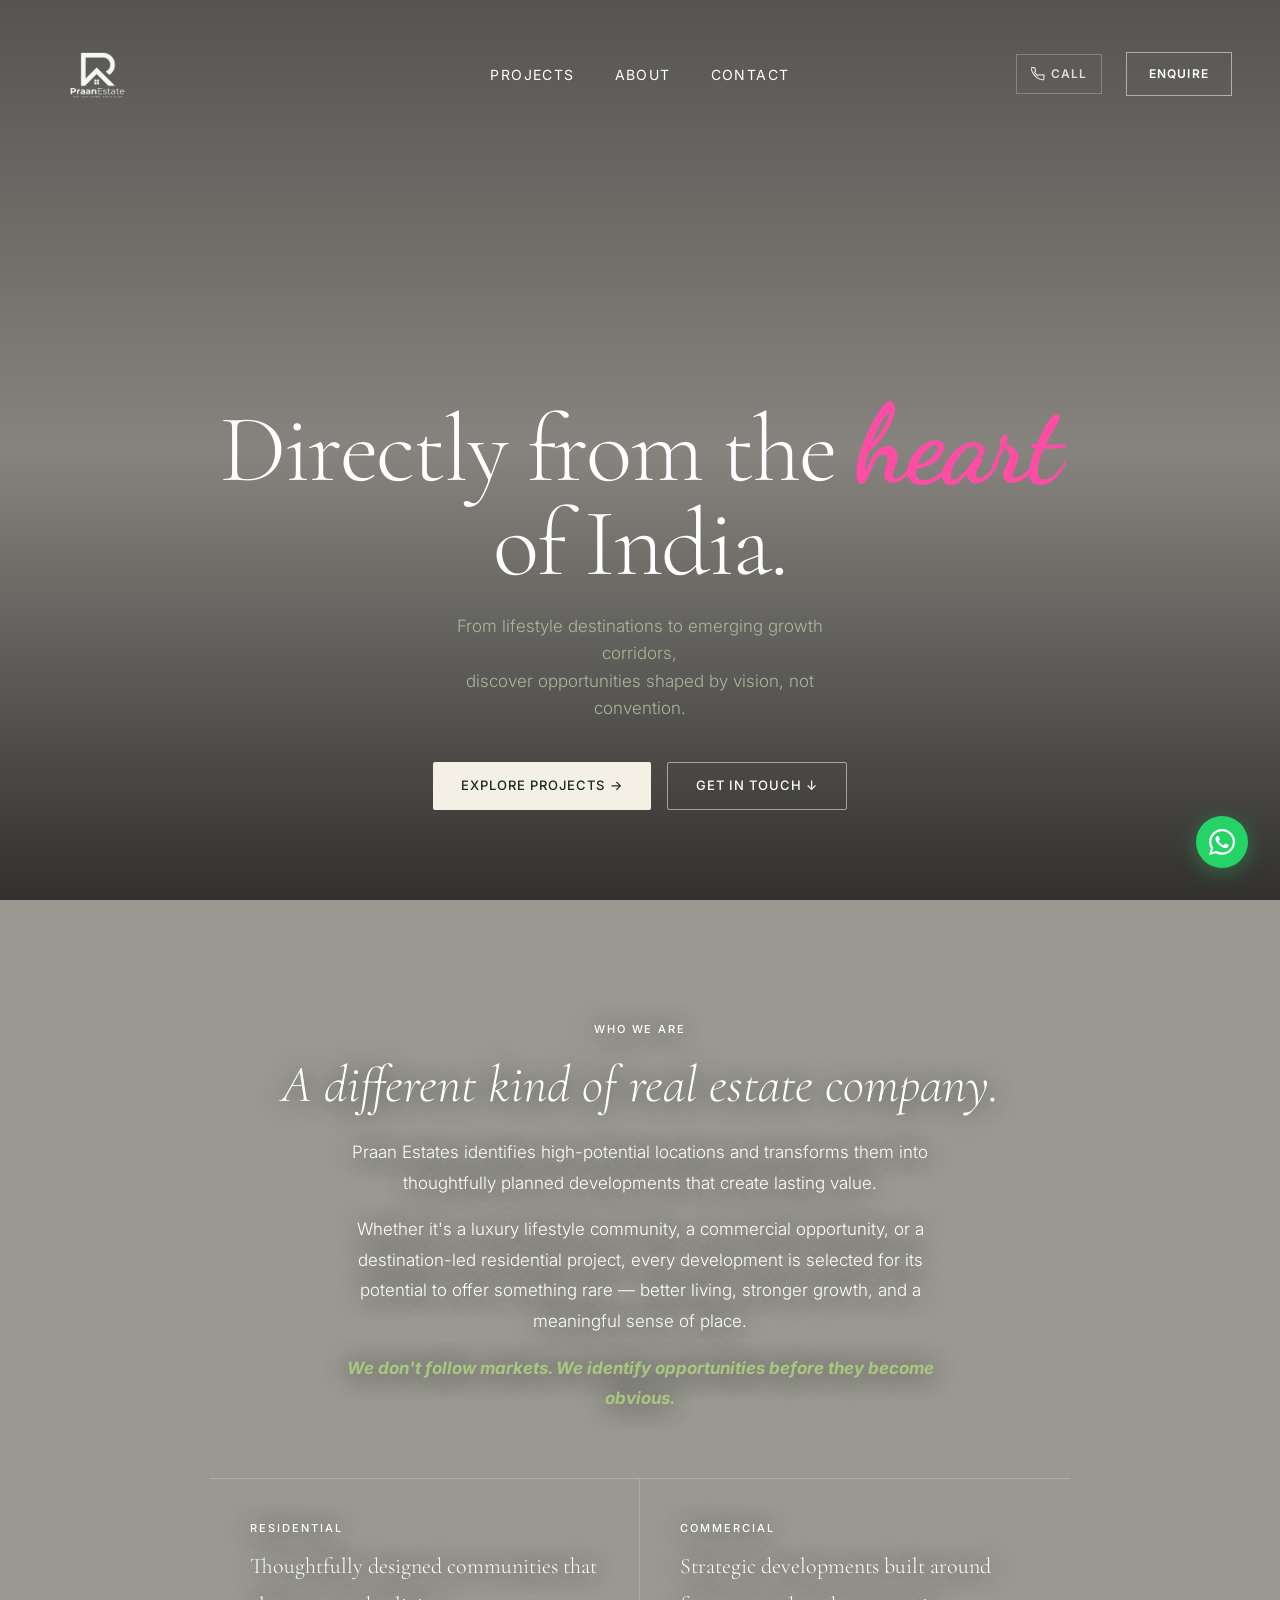
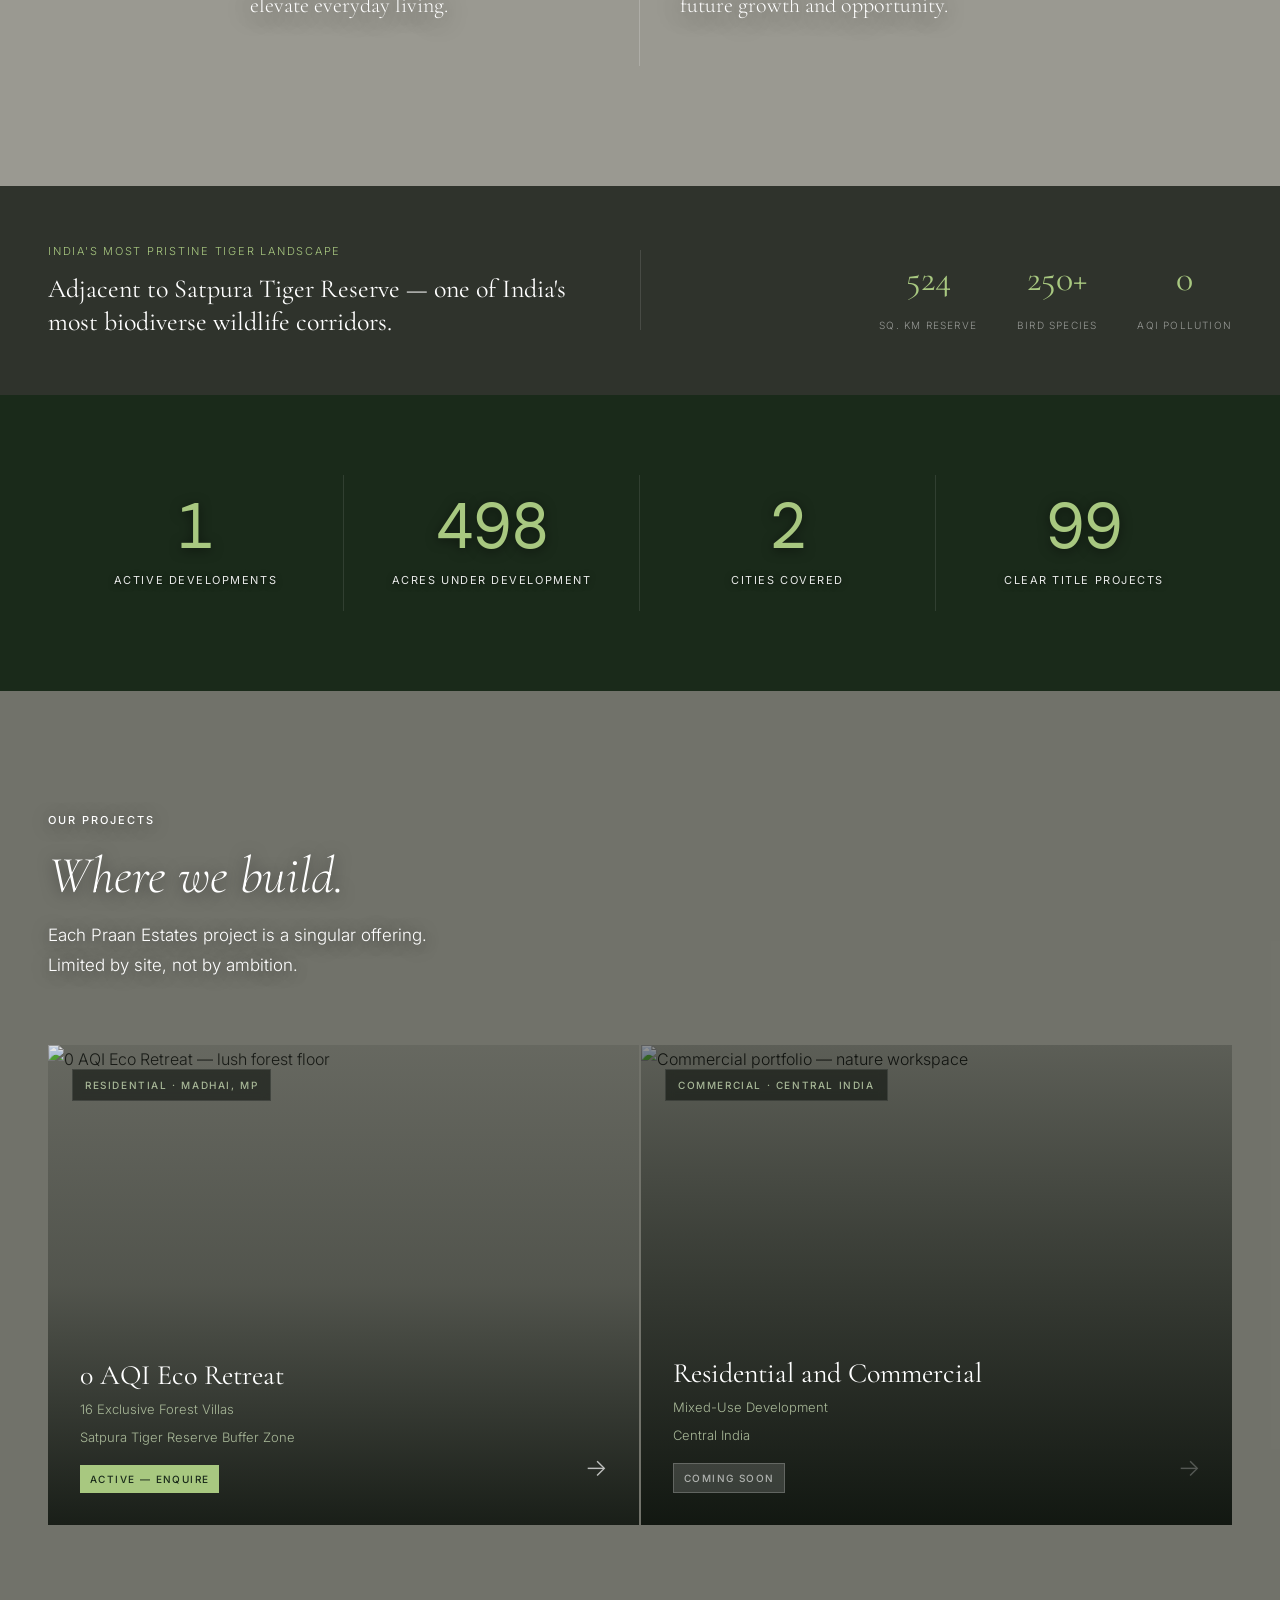
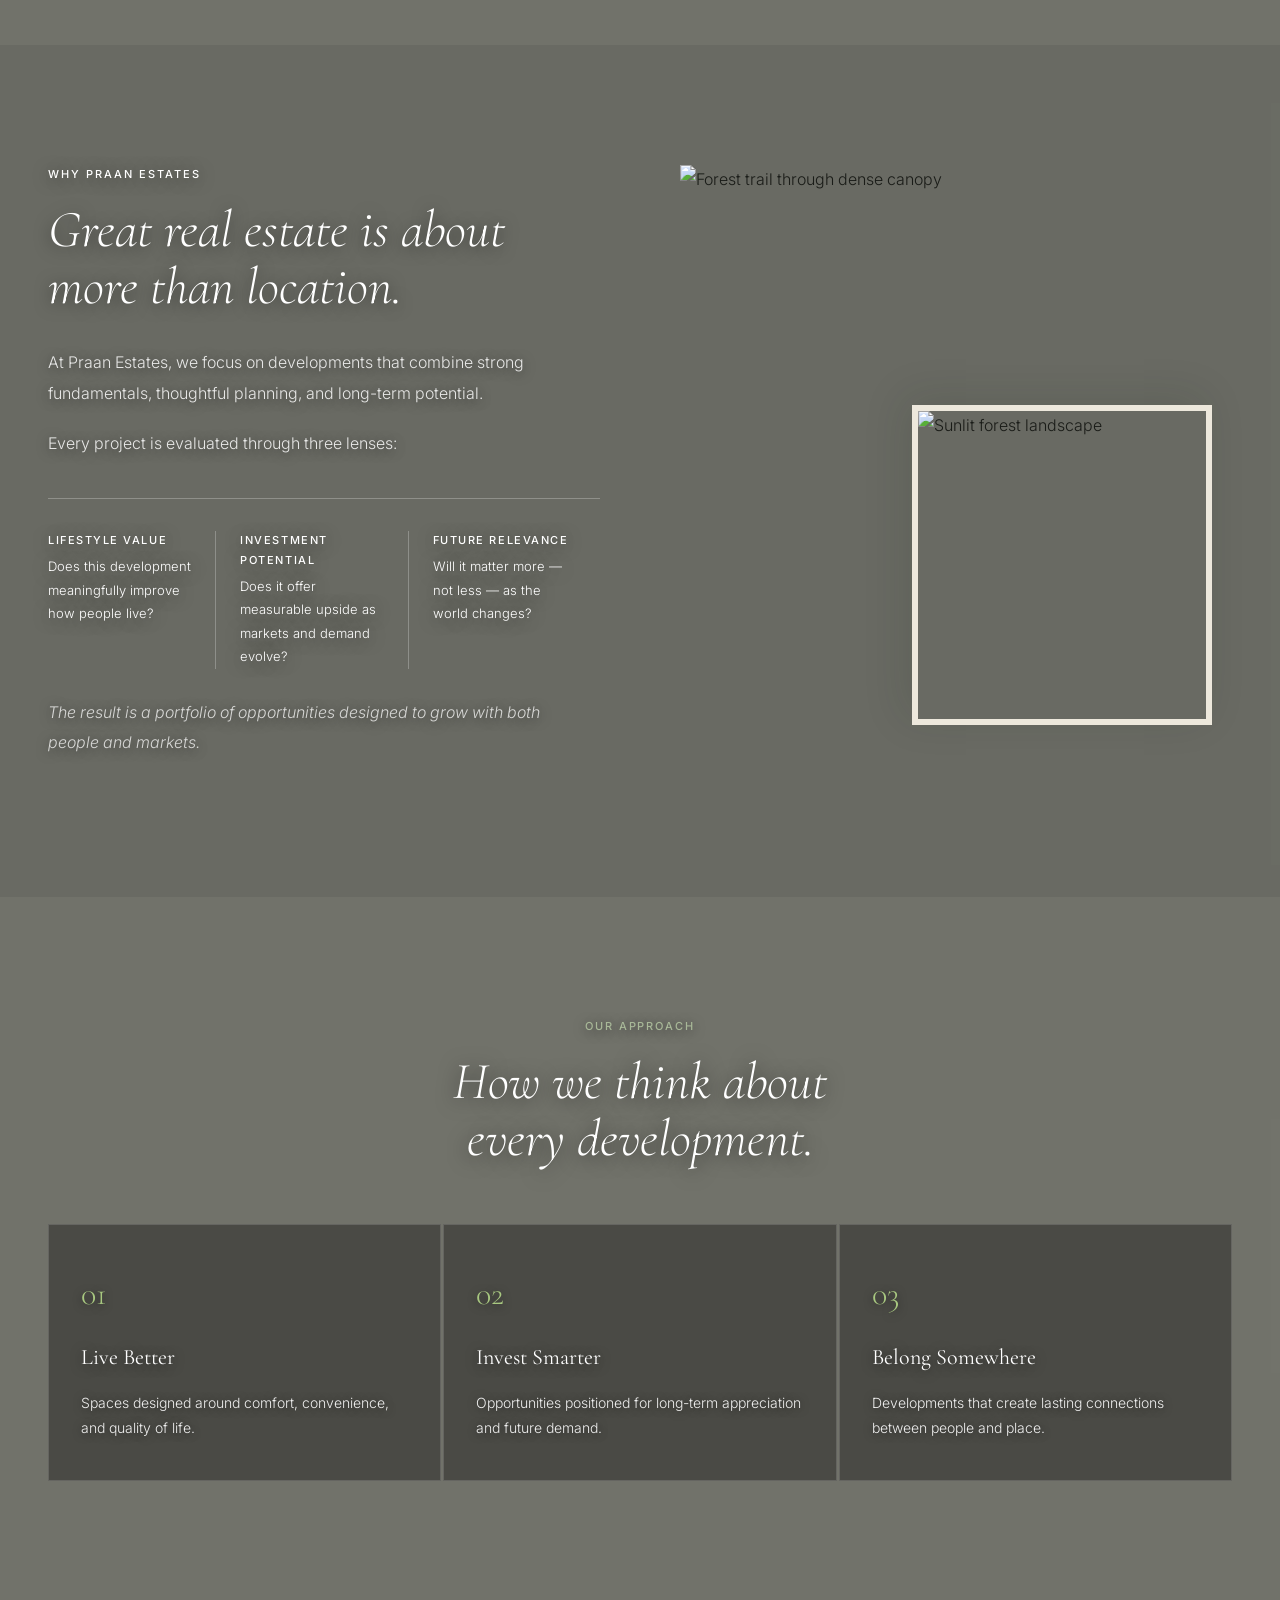
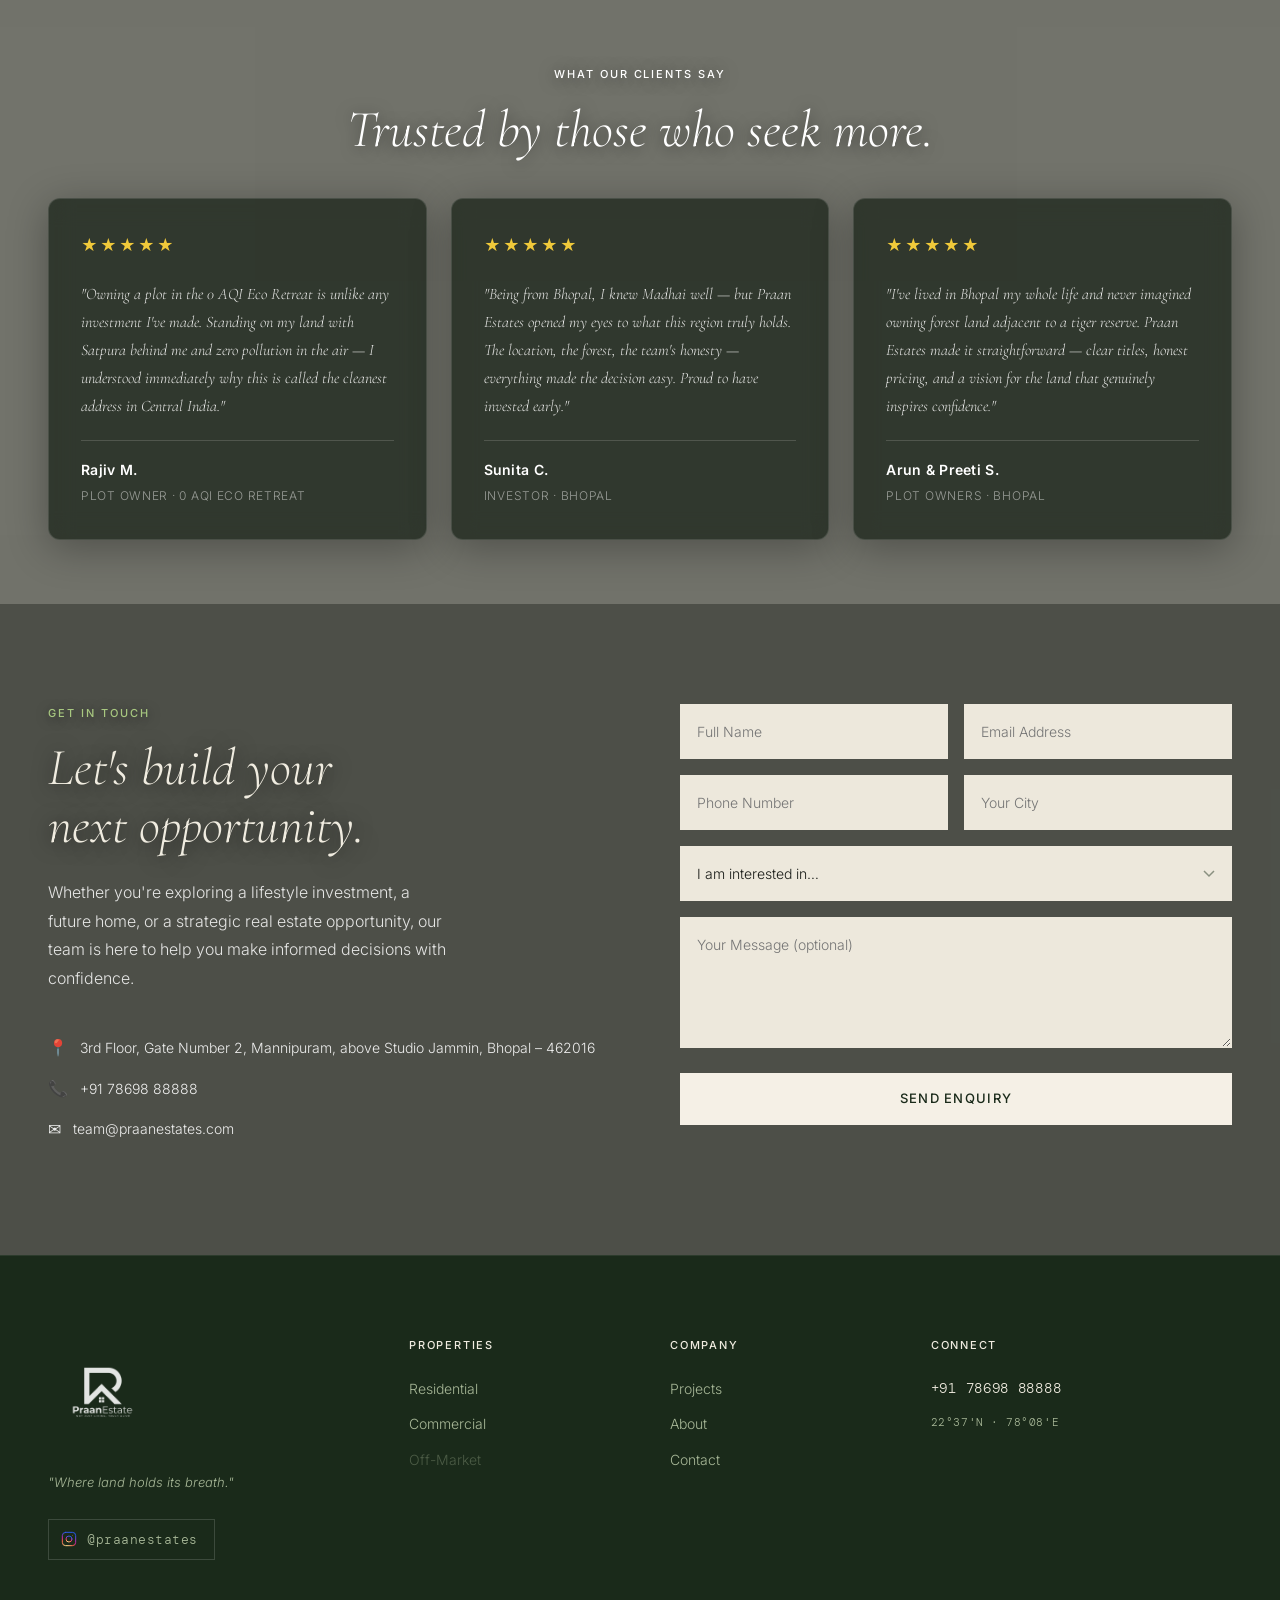
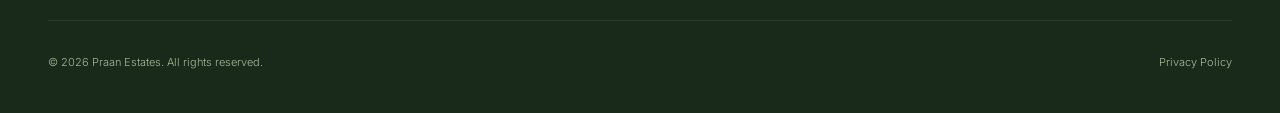
==== commit 9c6709a1: "f" ====
--- a/index.html
+++ b/index.html
@@ -130,6 +130,35 @@
   </div>
 </section>
 
+<!-- ===== TIGER RESERVE STRIP ===== -->
+<section style="position:relative;padding:56px 0;overflow:hidden" aria-label="Tiger Reserve Highlight">
+  <div style="position:absolute;inset:0;background-image:url('https://images.unsplash.com/photo-1537616930345-1d330ad3e0a9?w=1200&q=60&fit=crop&auto=format&fm=webp');background-size:cover;background-position:center;background-attachment:fixed"></div>
+  <div style="position:absolute;inset:0;background:rgba(4,10,4,0.82)"></div>
+  <div class="container" style="position:relative;z-index:1">
+    <div style="display:grid;grid-template-columns:1fr auto 1fr;gap:40px;align-items:center">
+      <div class="reveal">
+        <div style="font-size:11px;letter-spacing:0.16em;text-transform:uppercase;color:var(--moss);font-family:var(--font-body);margin-bottom:10px">India's Most Pristine Tiger Landscape</div>
+        <div style="font-family:var(--font-display);font-size:26px;color:white;font-weight:400;line-height:1.3">Adjacent to Satpura Tiger Reserve — one of India's most biodiverse wildlife corridors.</div>
+      </div>
+      <div style="width:1px;height:80px;background:rgba(255,255,255,0.12)"></div>
+      <div style="display:flex;gap:40px;justify-content:flex-end" class="reveal">
+        <div style="text-align:center">
+          <div style="font-family:var(--font-display);font-size:36px;color:var(--moss);font-weight:400">524</div>
+          <div style="font-size:10px;letter-spacing:0.12em;text-transform:uppercase;color:rgba(255,255,255,0.5);font-family:var(--font-body);margin-top:4px">Sq. Km Reserve</div>
+        </div>
+        <div style="text-align:center">
+          <div style="font-family:var(--font-display);font-size:36px;color:var(--moss);font-weight:400">250+</div>
+          <div style="font-size:10px;letter-spacing:0.12em;text-transform:uppercase;color:rgba(255,255,255,0.5);font-family:var(--font-body);margin-top:4px">Bird Species</div>
+        </div>
+        <div style="text-align:center">
+          <div style="font-family:var(--font-display);font-size:36px;color:var(--moss);font-weight:400">0</div>
+          <div style="font-size:10px;letter-spacing:0.12em;text-transform:uppercase;color:rgba(255,255,255,0.5);font-family:var(--font-body);margin-top:4px">AQI Pollution</div>
+        </div>
+      </div>
+    </div>
+  </div>
+</section>
+
 <!-- ===== SECTION 4: STATS ROW ===== -->
 <section class="stats-section" aria-label="Statistics">
   <div class="container">
